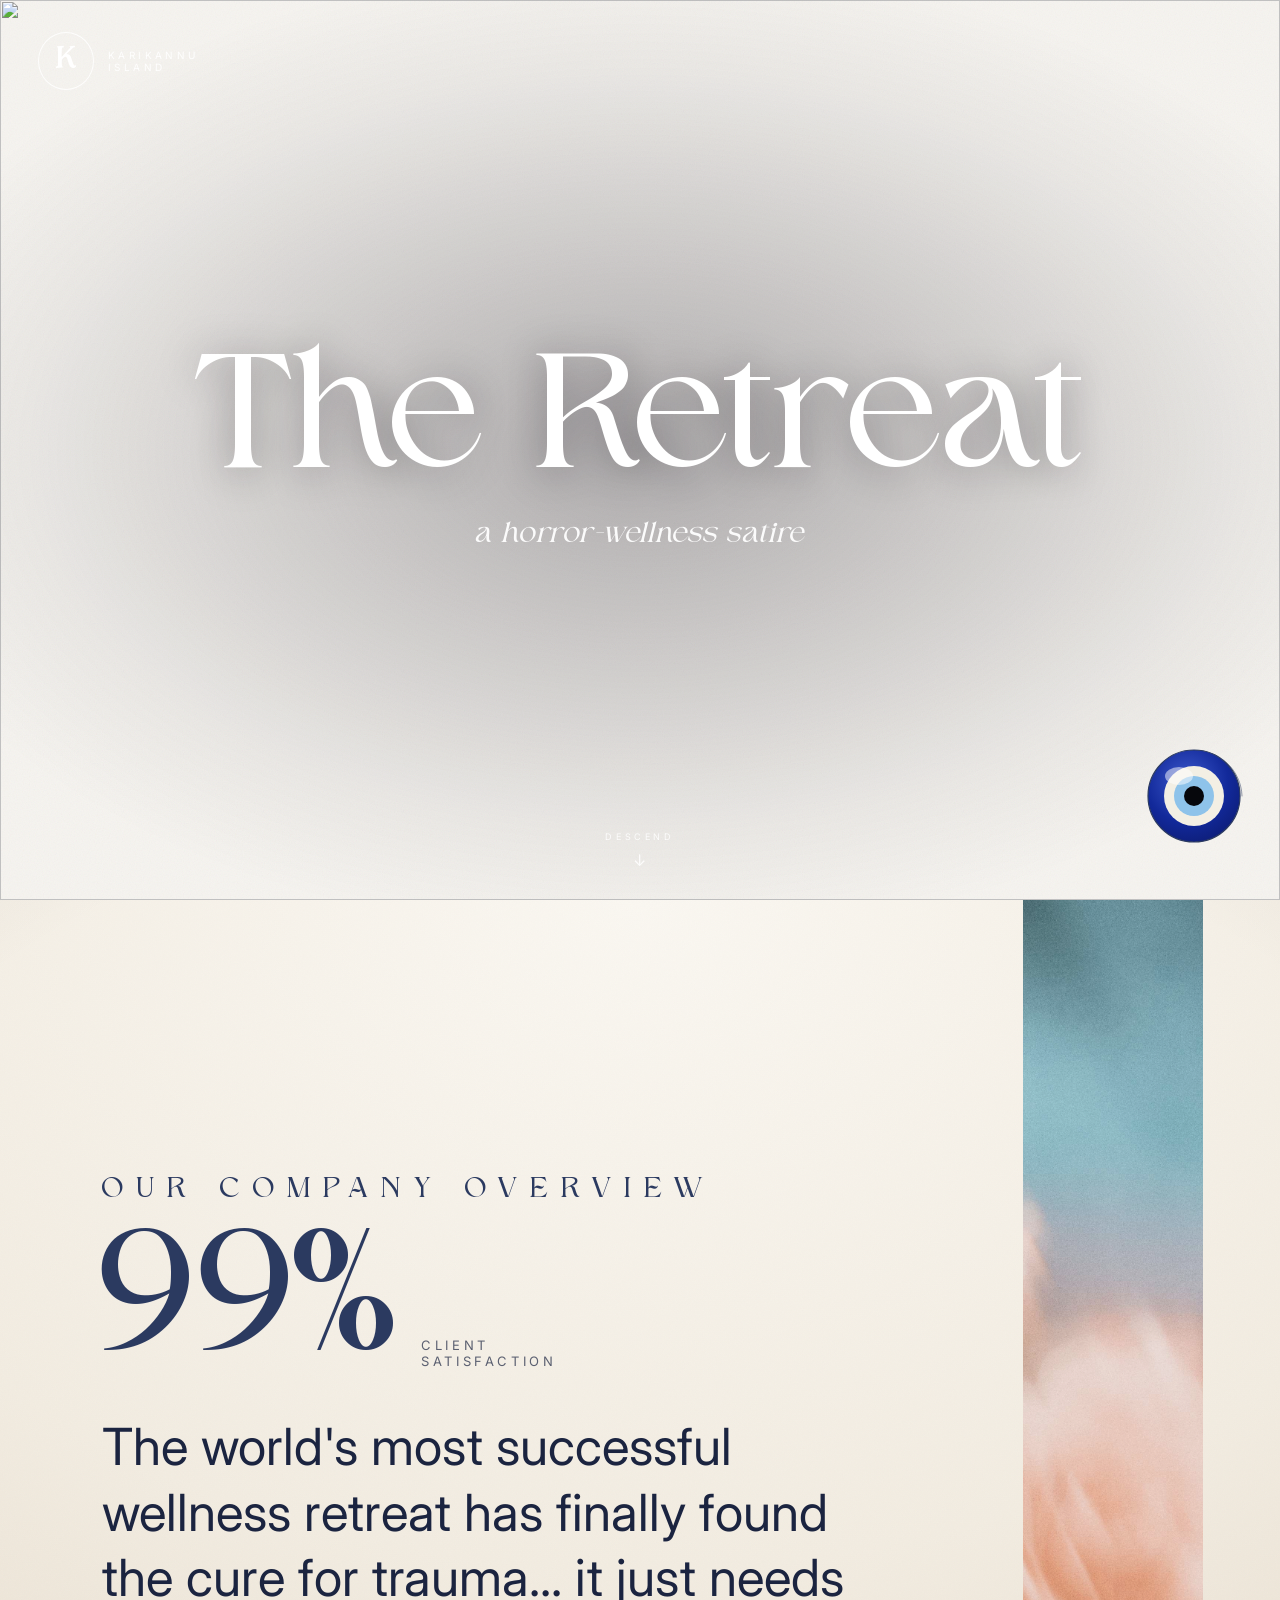
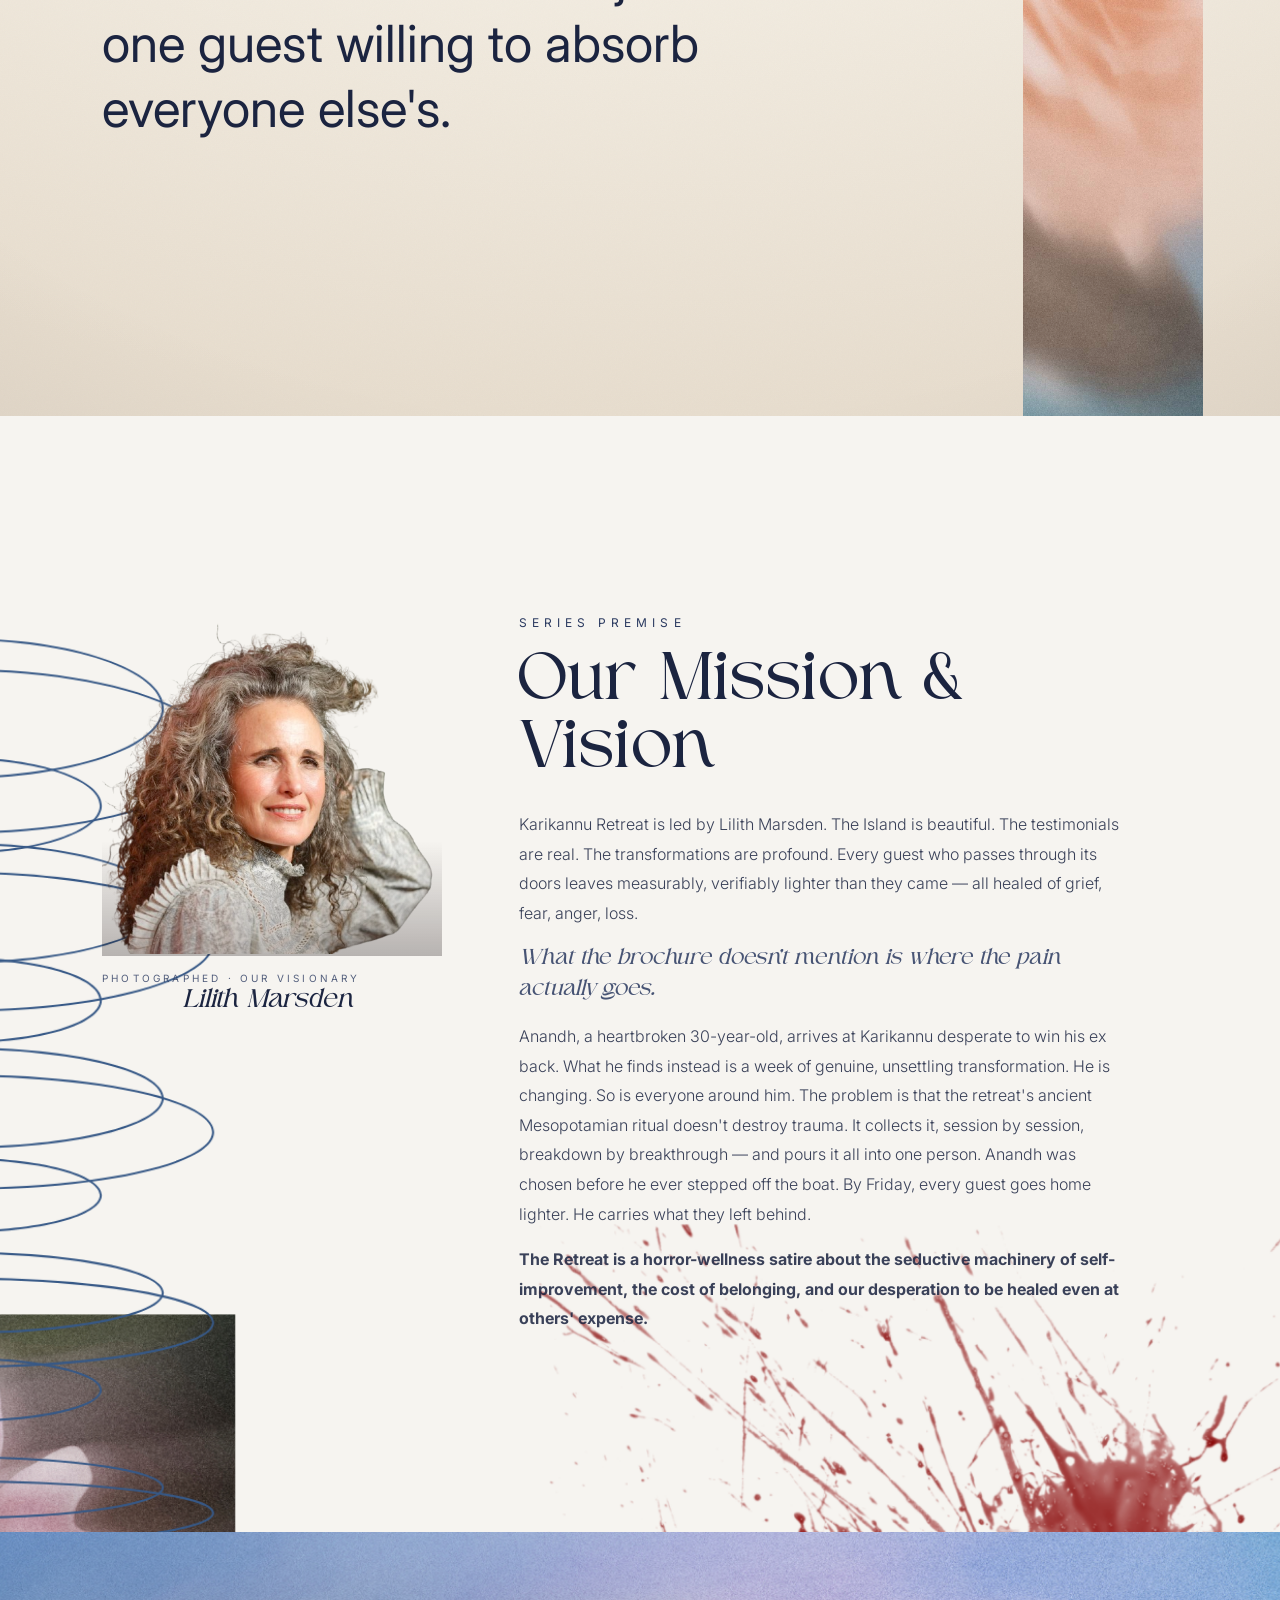
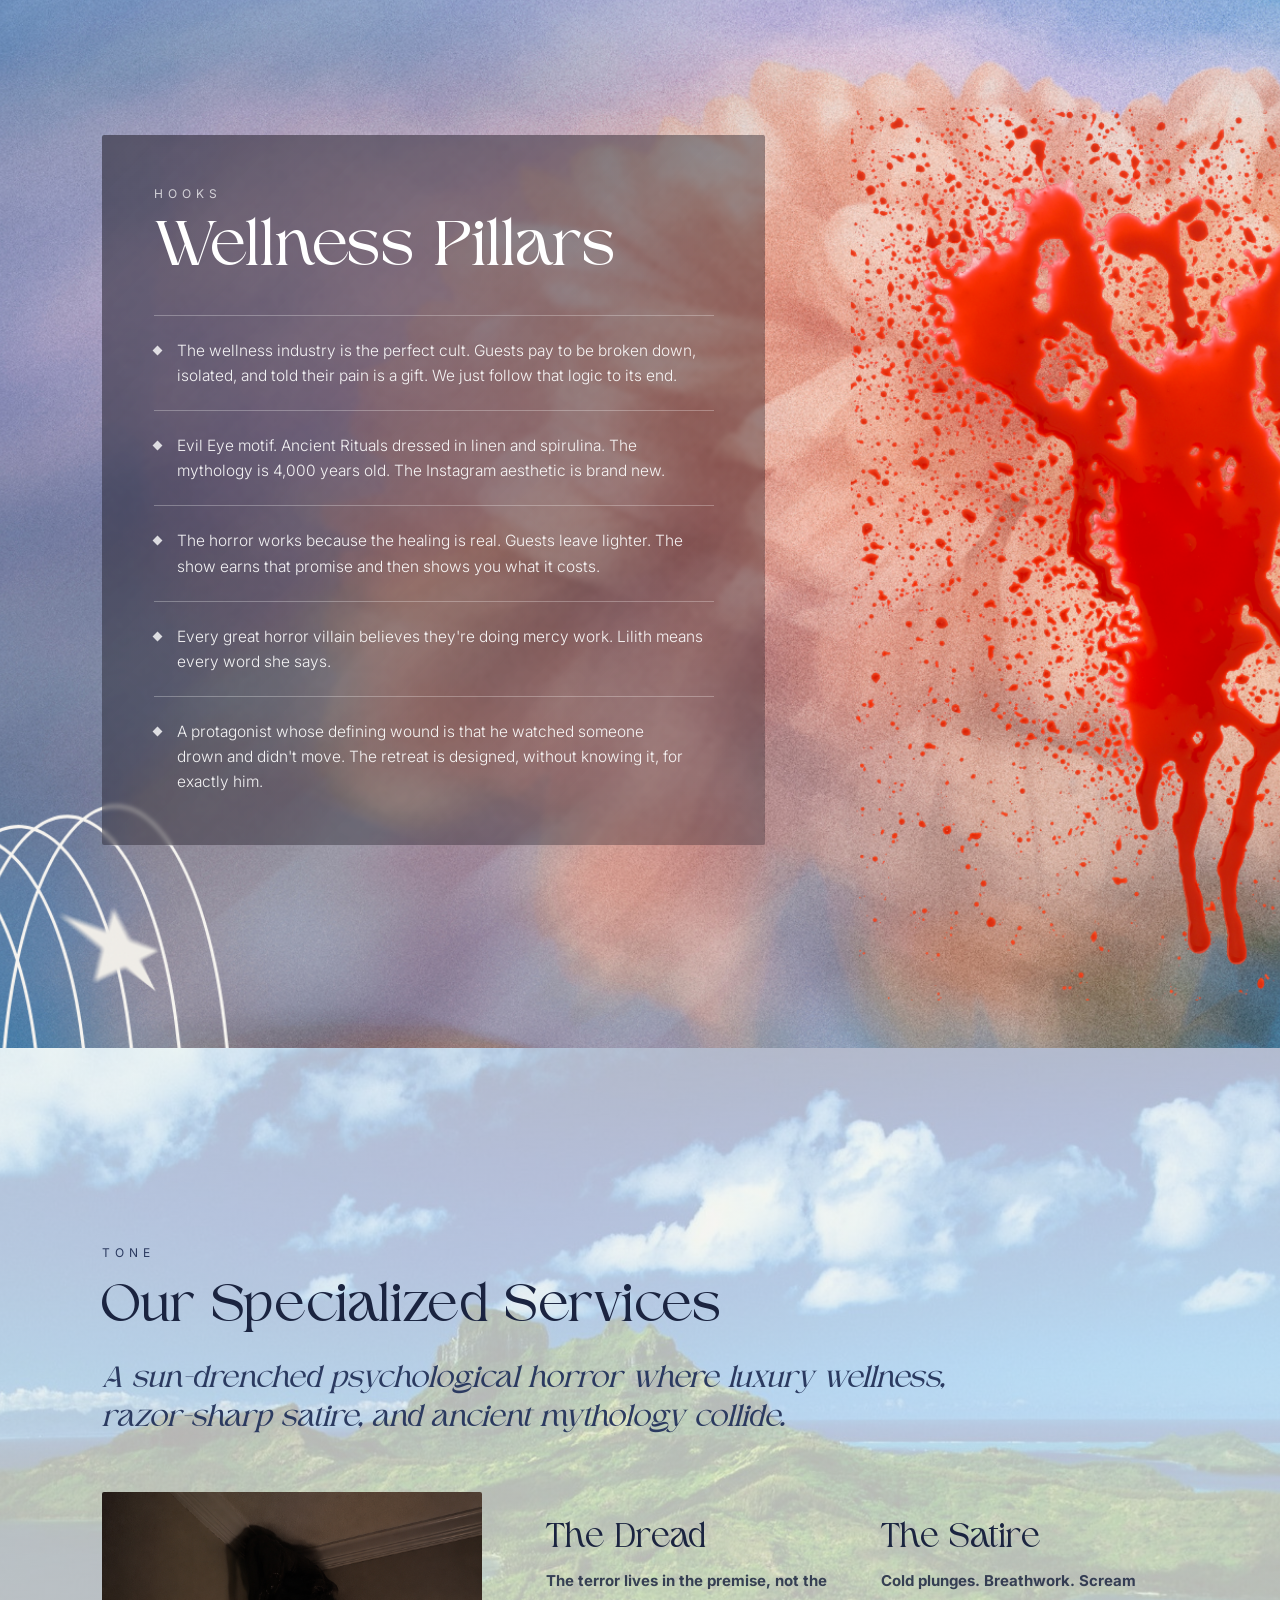
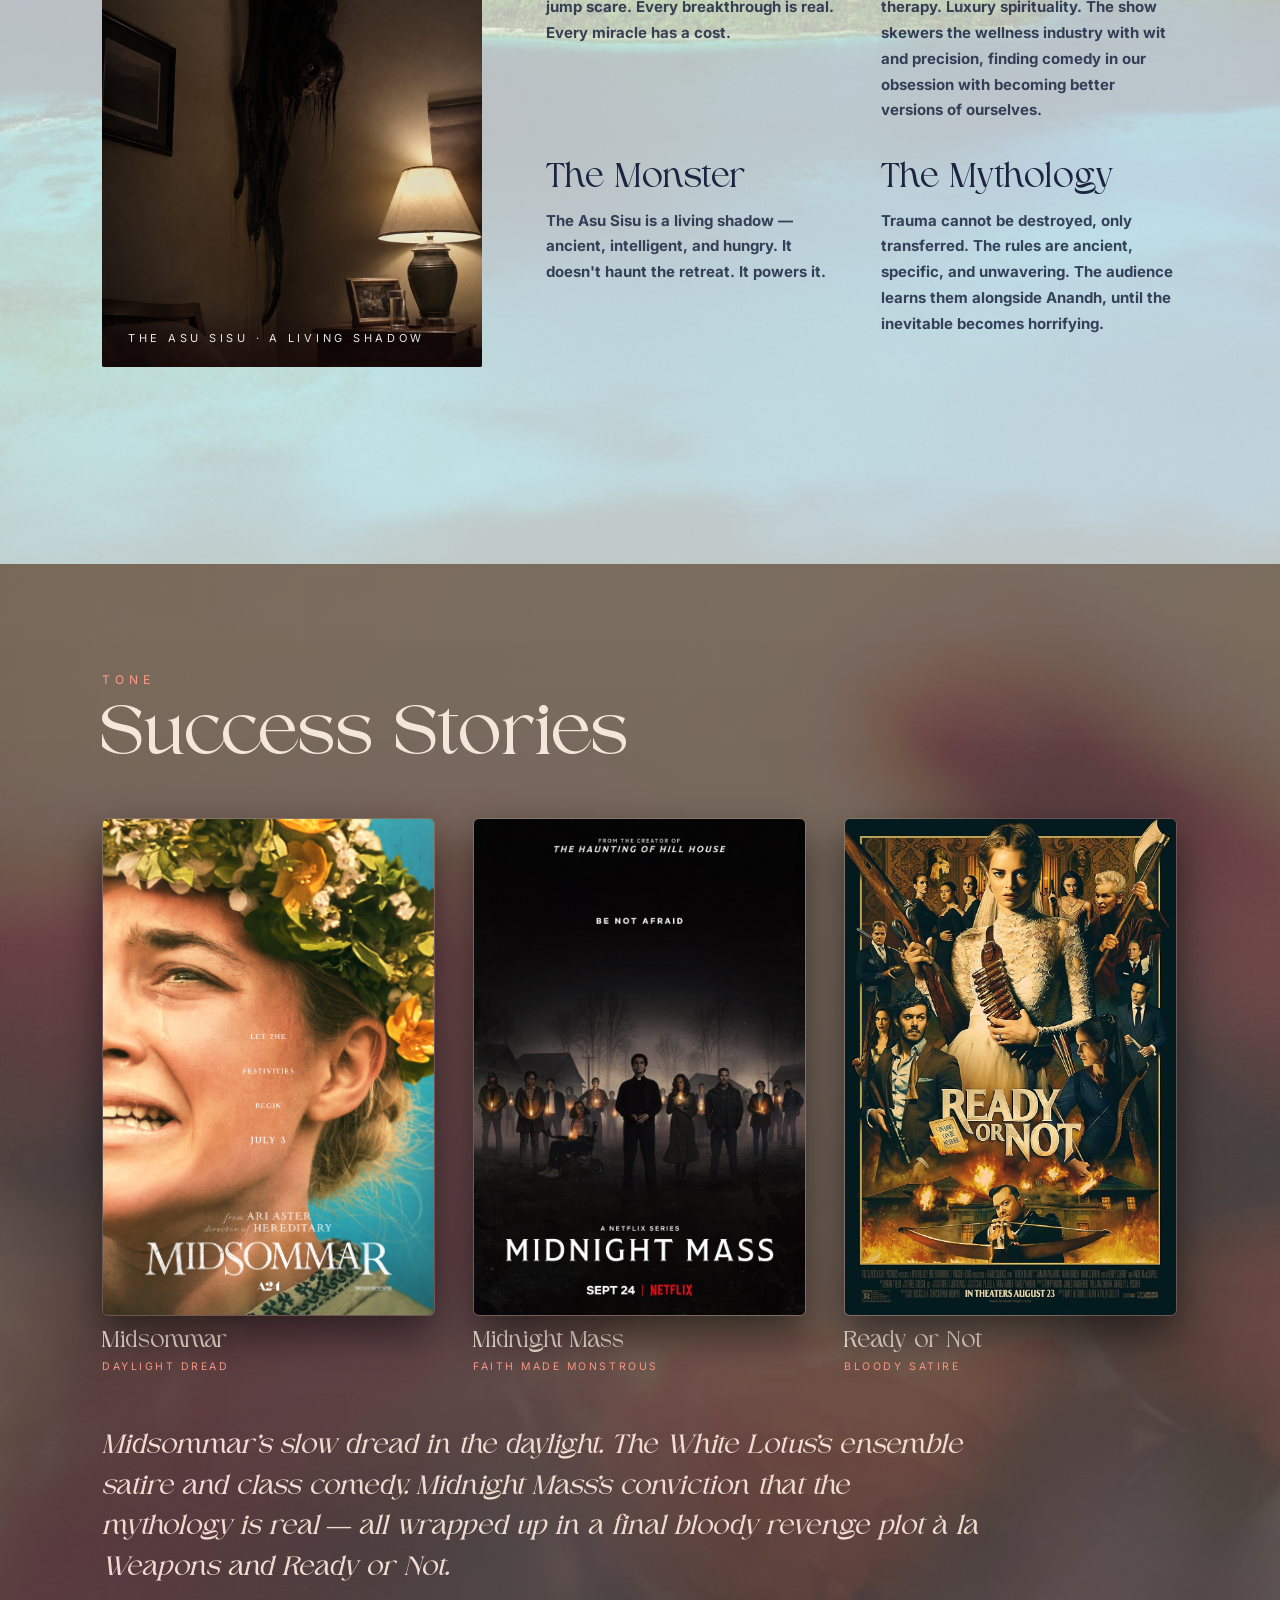
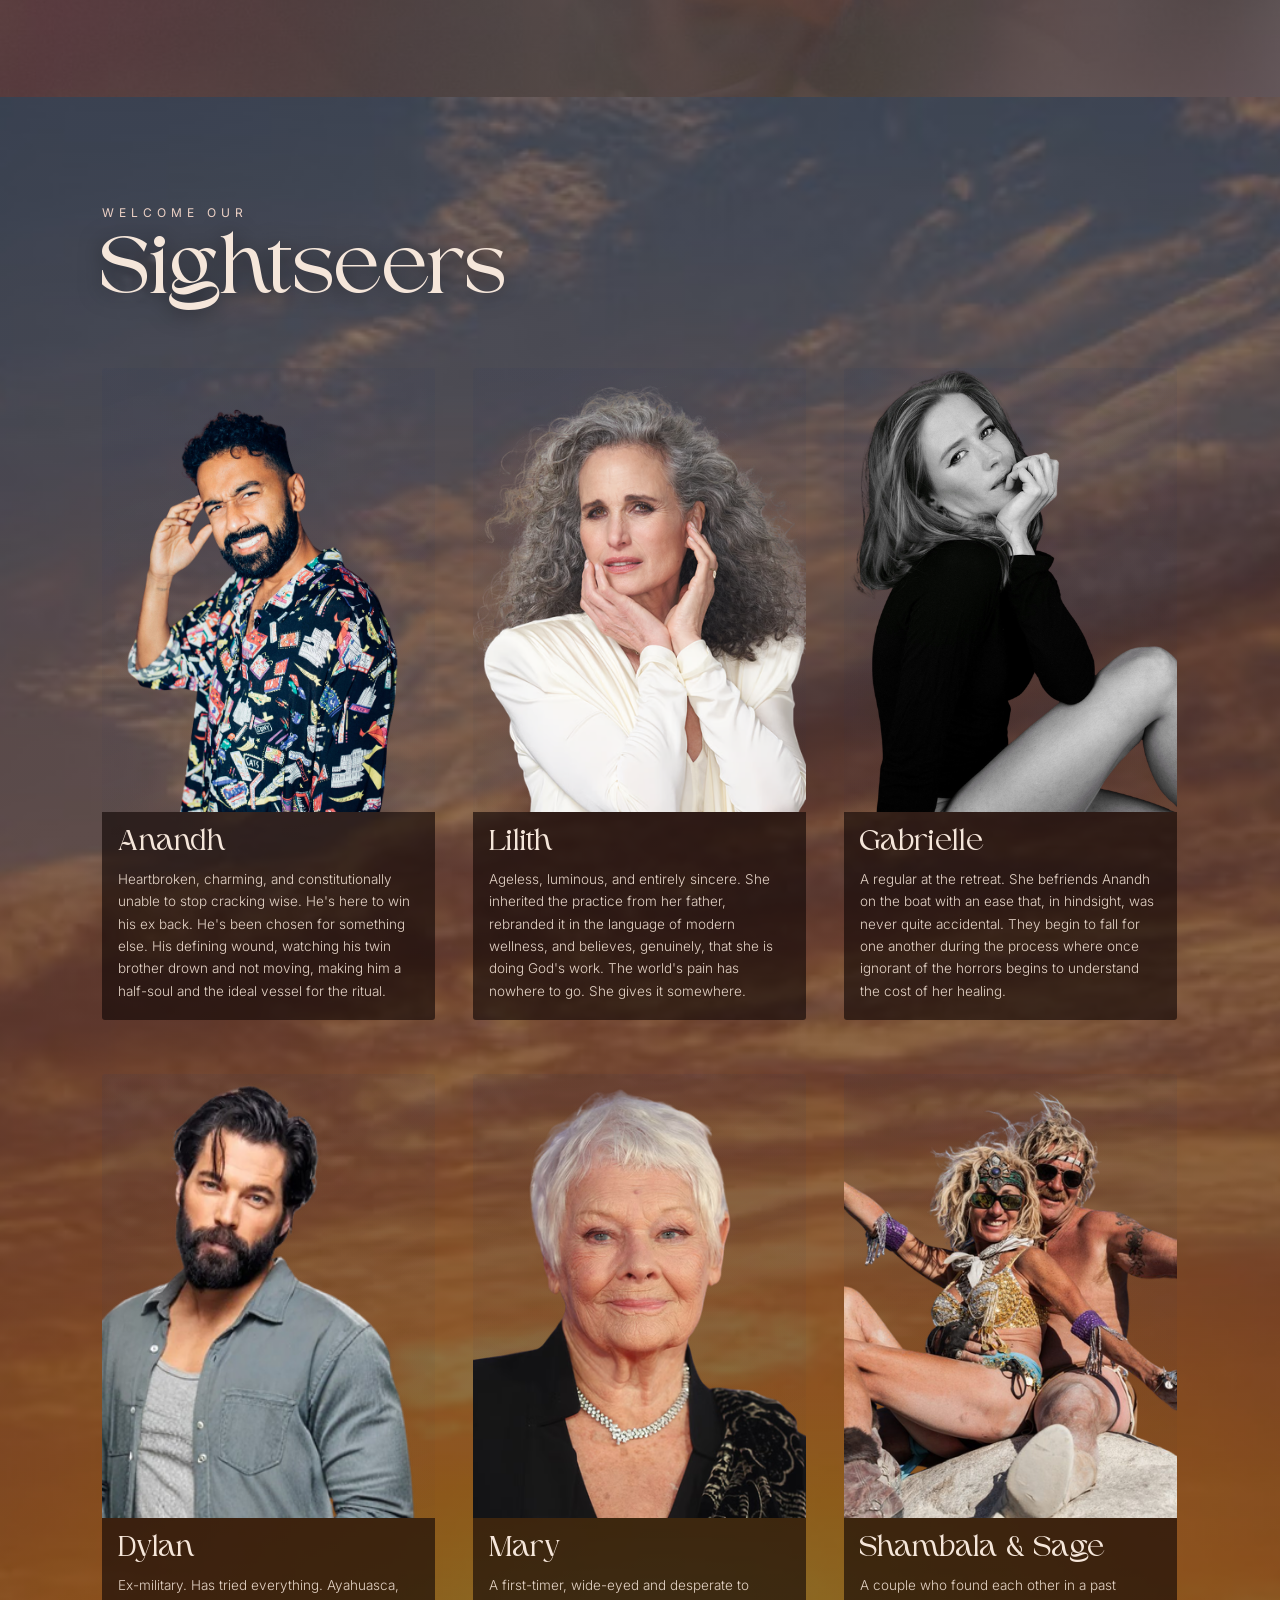
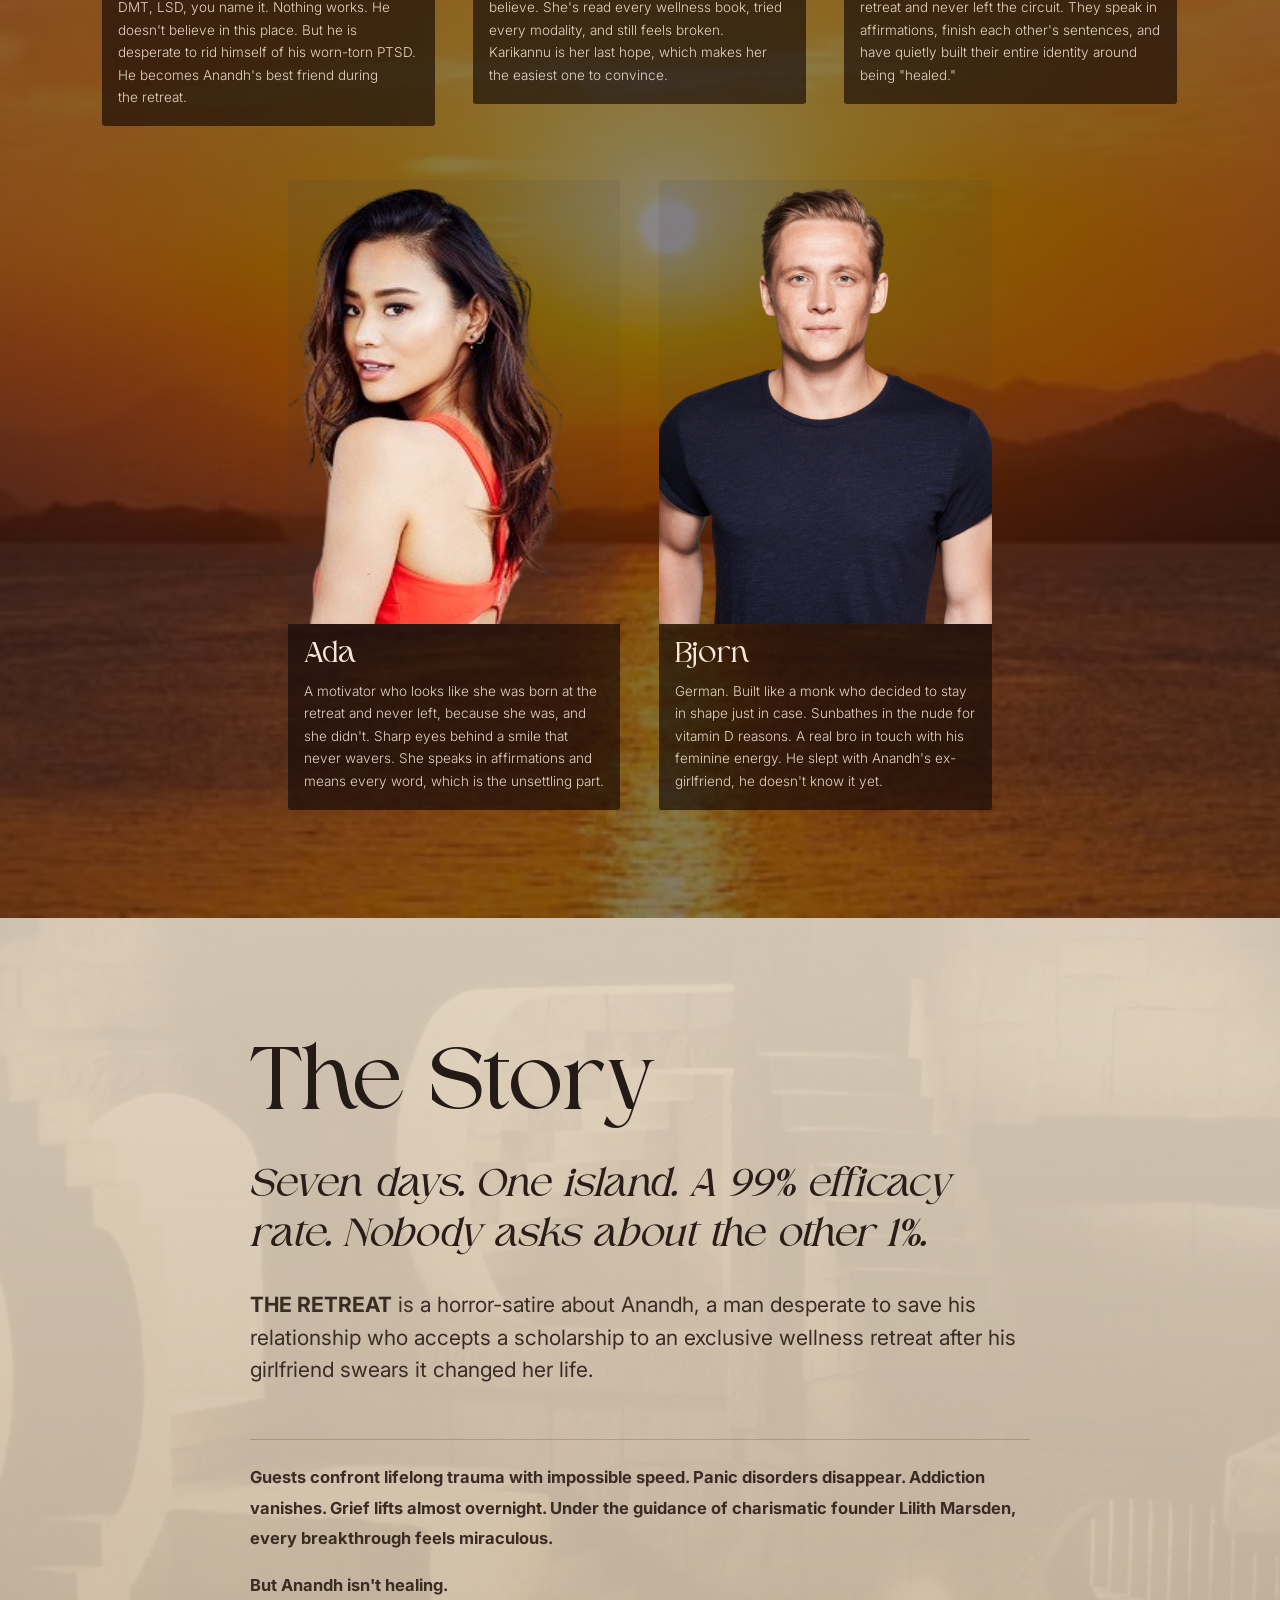
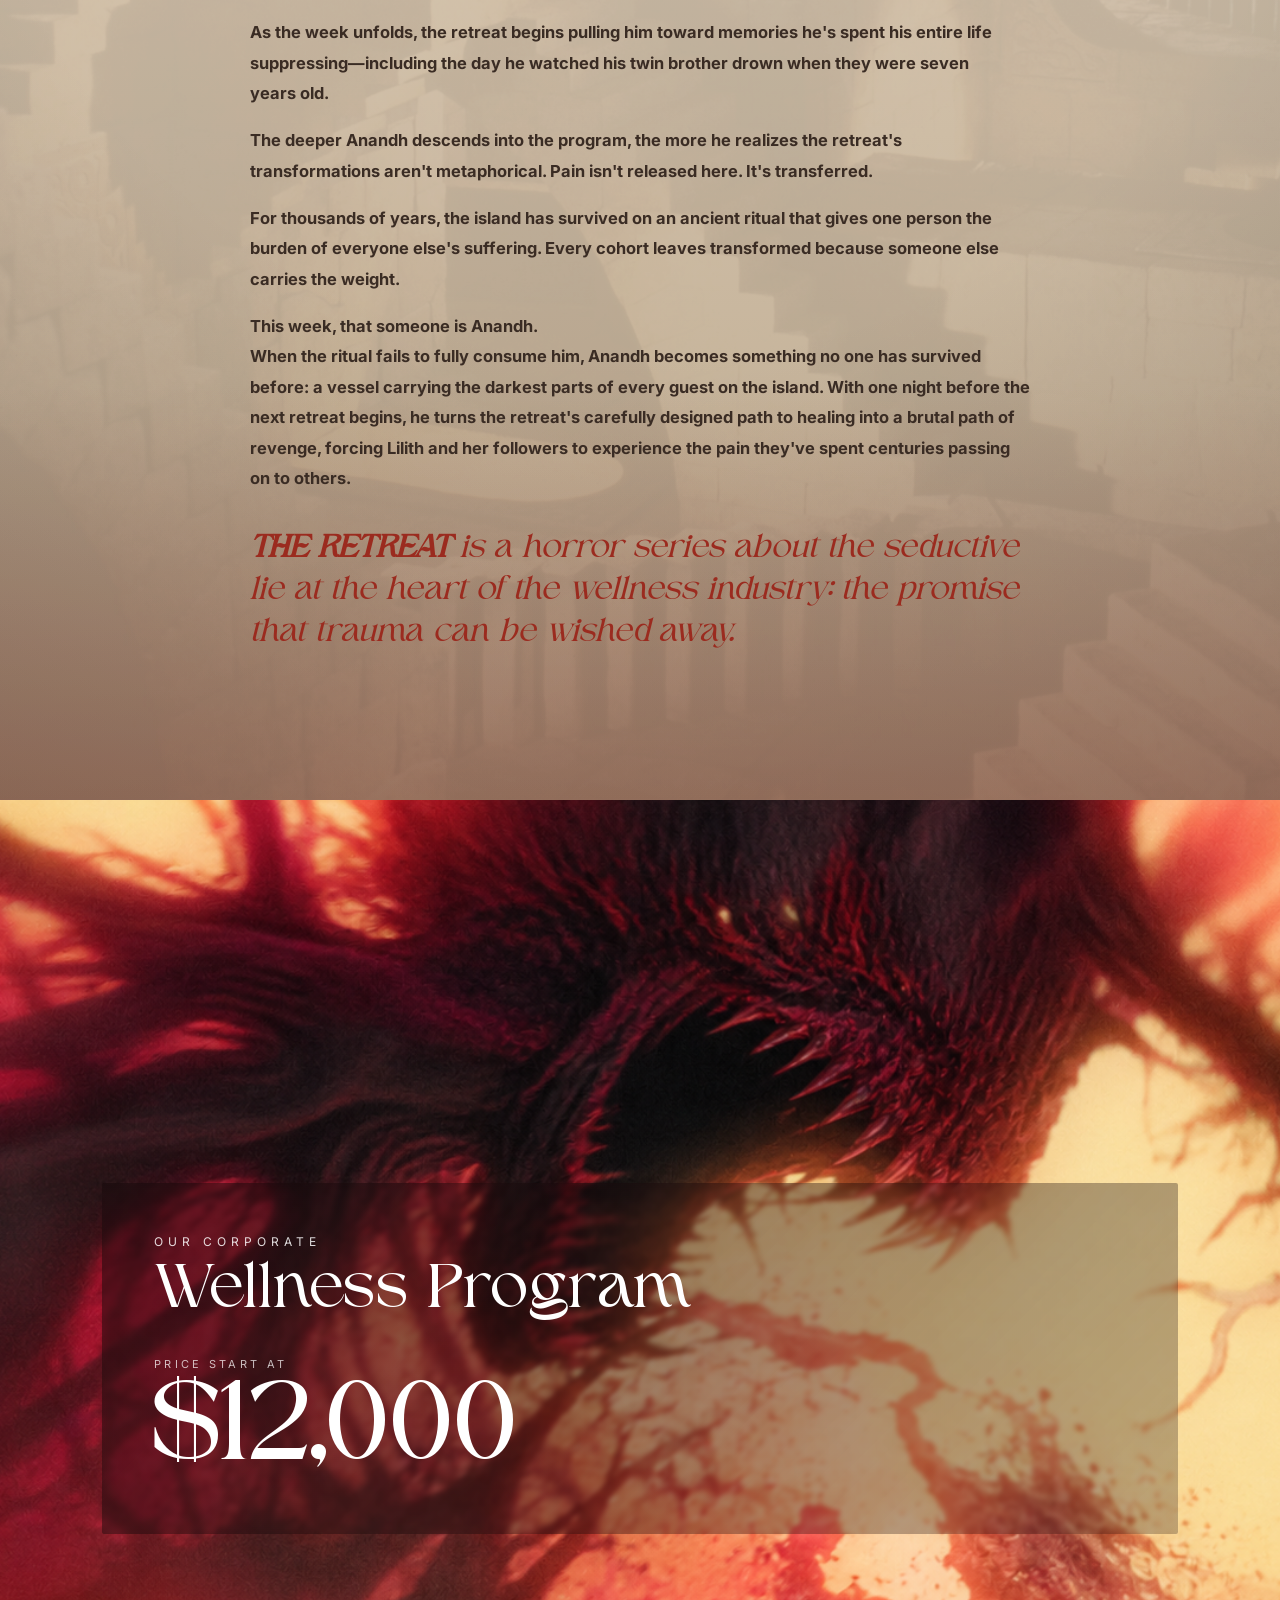
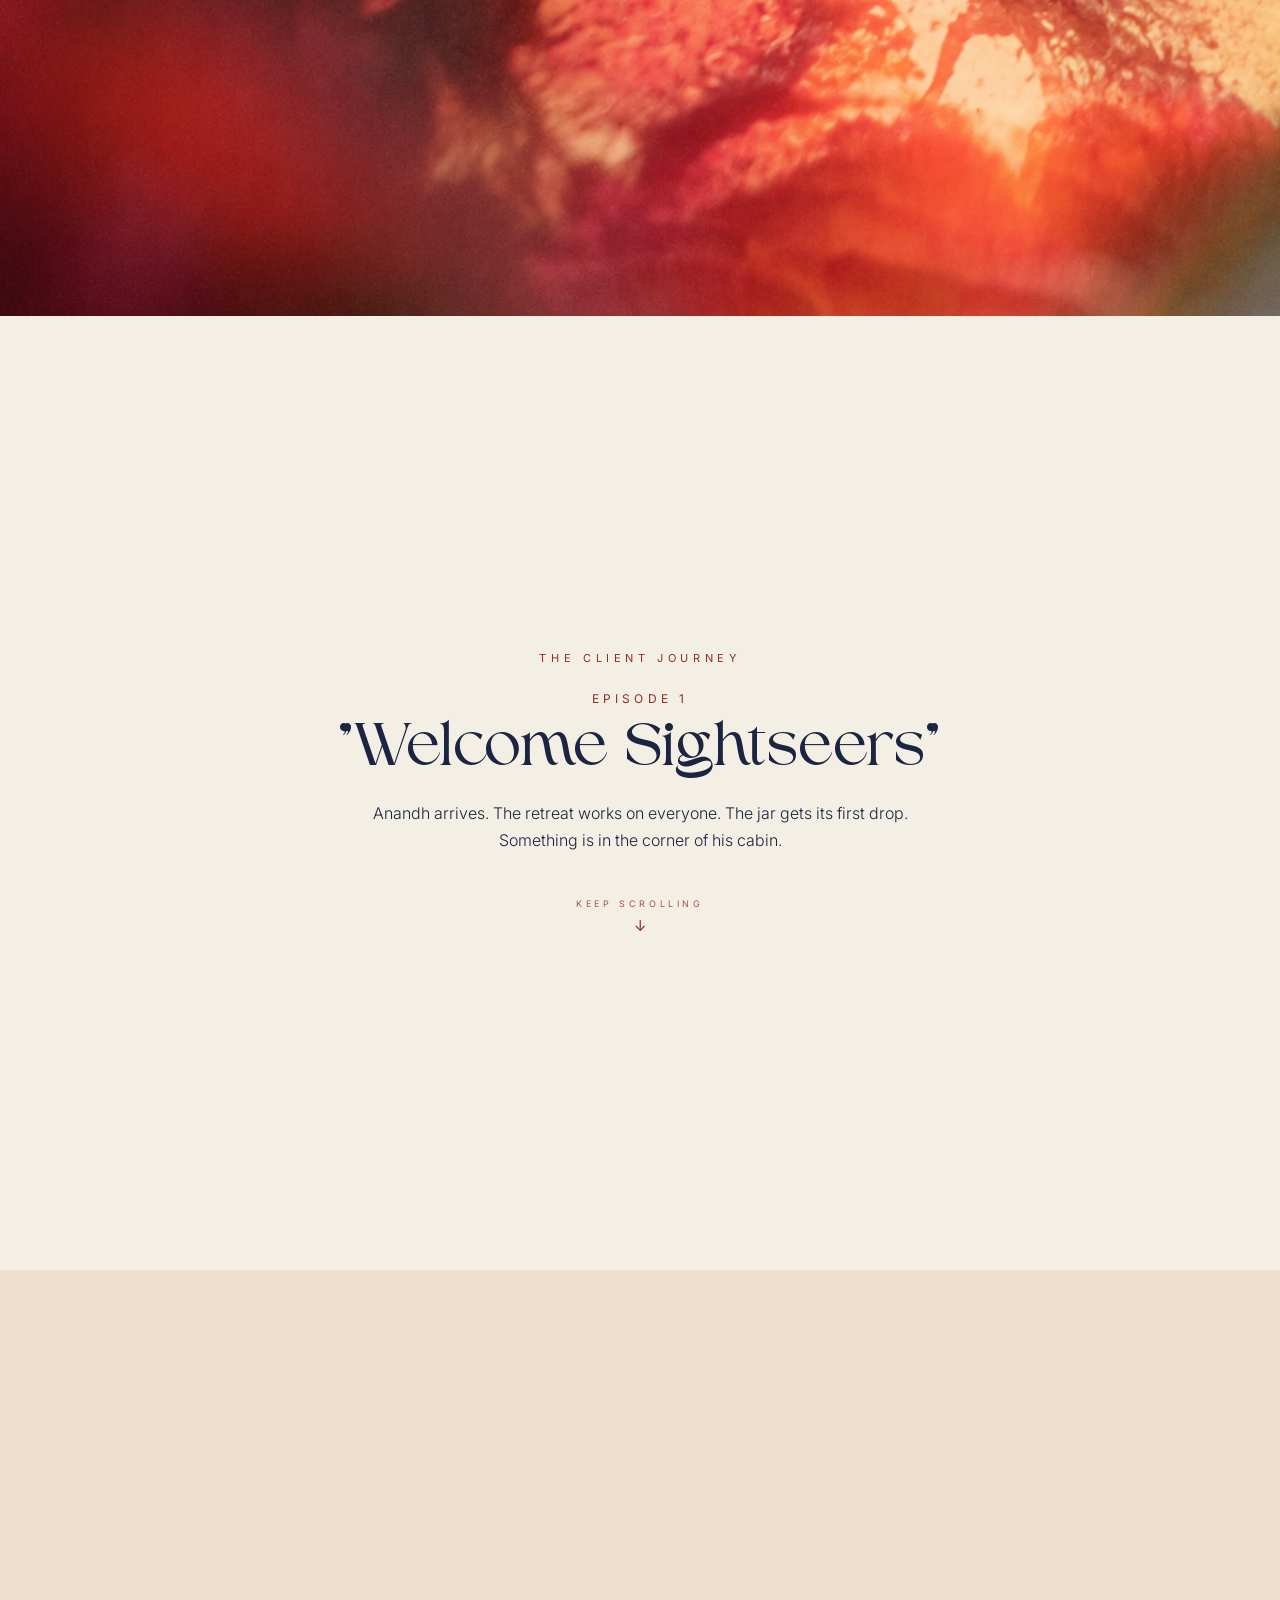
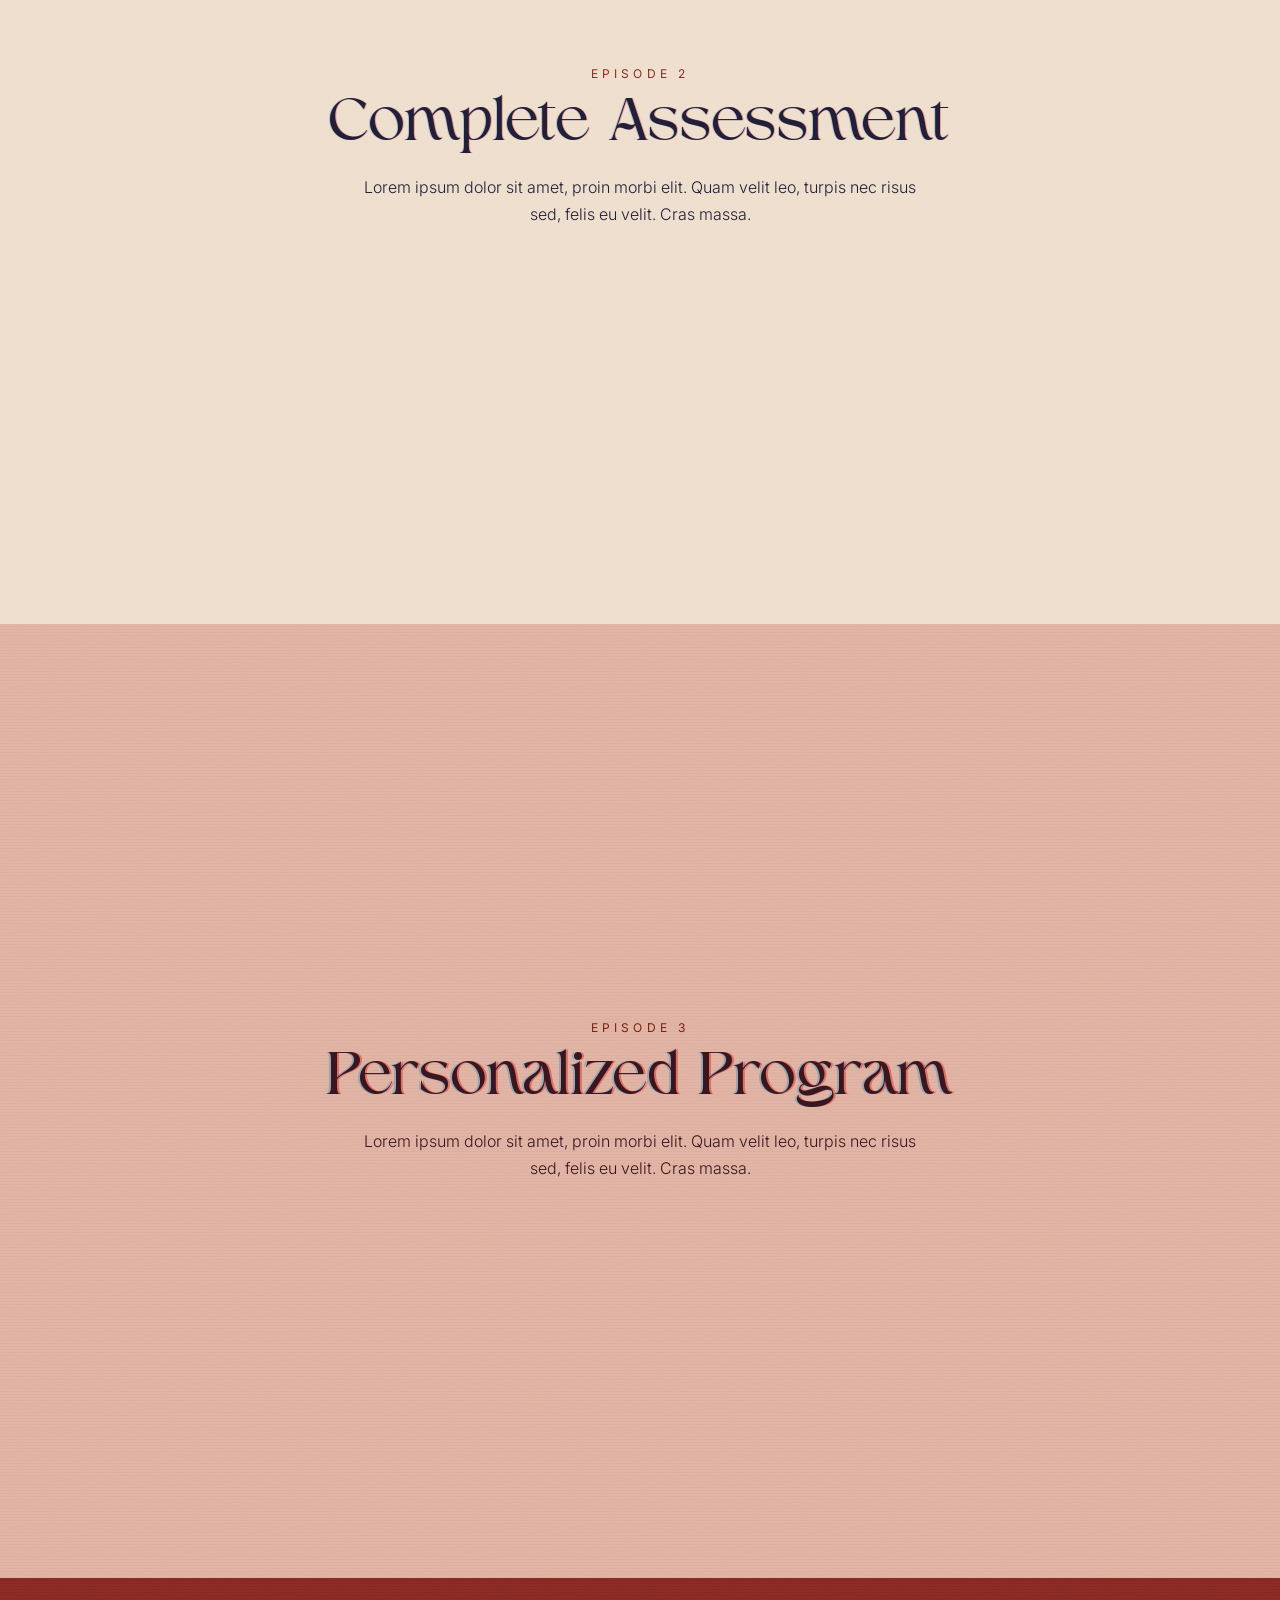
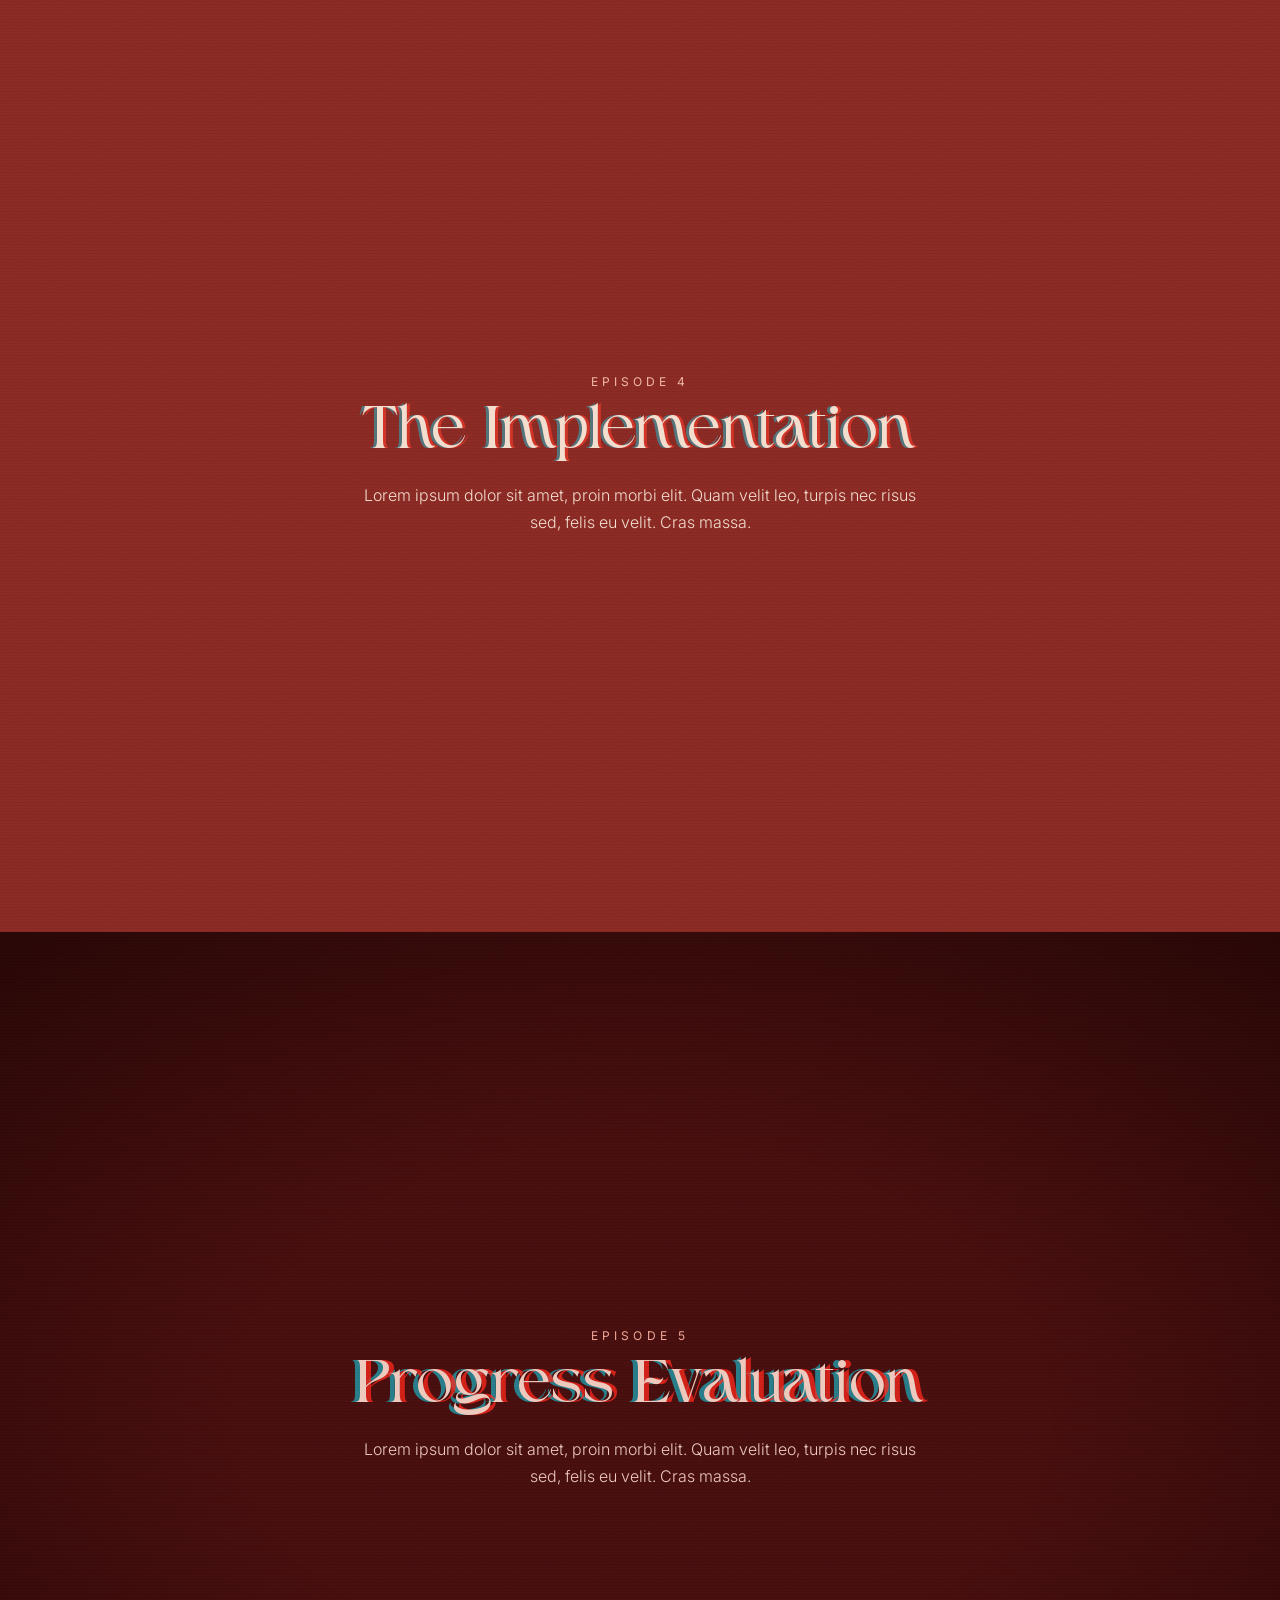
==== site/oldtest/index.html @ 4ed915db "TEMP: add original first-build site under /oldtest/ for direct trackpad A/B comparison Not linked fr" ====
<!DOCTYPE html>
<html lang="en">
<head>
<meta charset="utf-8">
<meta name="viewport" content="width=device-width, initial-scale=1">
<title>The Retreat — a horror-wellness satire</title>
<meta name="description" content="The Retreat: a horror-wellness satire. Karikannu Island promises the cure for trauma — it just needs one guest willing to absorb everyone else's.">
<link rel="preconnect" href="https://fonts.googleapis.com">
<link rel="preconnect" href="https://fonts.gstatic.com" crossorigin>
<link href="https://fonts.googleapis.com/css2?family=Inter:wght@300;400;500;600&display=swap" rel="stylesheet">
<link rel="stylesheet" href="css/style.css">
</head>
<body>

<div id="page" style="position:relative; overflow-x:hidden; font-family:'Inter',sans-serif; color:var(--ink); --ink:#1b2440; --accent:#2b3a60; --line:rgba(43,58,96,0.22);">

  <!-- ATMOSPHERE (all behind sections; images stay pristine) -->
  <div data-bg style="position:fixed; inset:0; z-index:-10; background:#f6f4f0;"></div>
  <div data-glow style="position:fixed; inset:0; z-index:-9; pointer-events:none; opacity:0; background:radial-gradient(130% 100% at 50% 78%, rgba(190,26,22,.62), transparent 66%);"></div>
  <div data-progress style="position:fixed; top:0; left:0; height:3px; width:0; z-index:60; background:linear-gradient(90deg, #2b3a60, #8a1414 58%, #e6231a); box-shadow:0 0 12px rgba(230,30,20,.5); transition:width .12s linear; pointer-events:none;"></div>
  <div data-grain style="position:fixed; inset:0; z-index:-8; pointer-events:none; opacity:.13; mix-blend-mode:multiply; background-image:url(&quot;data:image/svg+xml,%3Csvg xmlns='http://www.w3.org/2000/svg' width='140' height='140'%3E%3Cfilter id='n'%3E%3CfeTurbulence type='fractalNoise' baseFrequency='0.85' numOctaves='2'/%3E%3C/filter%3E%3Crect width='100%25' height='100%25' filter='url(%23n)' opacity='0.55'/%3E%3C/svg%3E&quot;);"></div>

  <!-- FIXED EVIL-EYE : spiral rings + star, pupil tracks cursor, escalates to blood -->
  <div data-eyewrap style="position:fixed; right:26px; bottom:26px; z-index:50; display:flex; flex-direction:column; align-items:center; gap:8px; pointer-events:none;">
    <svg data-eye viewBox="0 0 120 120" width="120" height="120" style="display:block; overflow:visible;">
      <defs>
        <clipPath id="ret2-disc"><circle cx="60" cy="60" r="46"></circle></clipPath>
        <radialGradient id="ret2-cobalt" cx="0.42" cy="0.34" r="0.9">
          <stop offset="0" stop-color="#3d59cc"></stop>
          <stop offset="0.5" stop-color="#12299a"></stop>
          <stop offset="1" stop-color="#0a1560"></stop>
        </radialGradient>
        <radialGradient id="ret2-cobaltred" cx="0.42" cy="0.34" r="0.9">
          <stop offset="0" stop-color="#8a1414"></stop>
          <stop offset="0.5" stop-color="#4d0a0a"></stop>
          <stop offset="1" stop-color="#260404"></stop>
        </radialGradient>
      </defs>
      <!-- faint spiral orbit (deck motif), escalates -->
      <g data-eyespin style="transform-origin:60px 60px; animation:ret2-spin 120s linear infinite; opacity:0.5;">
        <path d="M65.00 60.00 L65.14 60.50 L65.23 61.02 L65.27 61.57 L65.24 62.13 L65.16 62.71 L65.01 63.28 L64.80 63.86 L64.52 64.42 L64.18 64.96 L63.78 65.48 L63.31 65.96 L62.79 66.40 L62.21 66.80 L61.58 67.14 L60.90 67.43 L60.18 67.64 L59.43 67.79 L58.66 67.86 L57.86 67.86 L57.05 67.77 L56.24 67.60 L55.44 67.34 L54.65 67.00 L53.89 66.57 L53.16 66.06 L52.48 65.47 L51.84 64.80 L51.27 64.06 L50.76 63.25 L50.33 62.38 L49.98 61.46 L49.72 60.50 L49.55 59.49 L49.49 58.47 L49.53 57.42 L49.67 56.36 L49.92 55.31 L50.27 54.28 L50.74 53.27 L51.31 52.30 L51.98 51.37 L52.75 50.51 L53.61 49.71 L54.56 48.99 L55.59 48.37 L56.69 47.84 L57.85 47.41 L59.06 47.10 L60.32 46.90 L61.60 46.83 L62.90 46.88 L64.20 47.07 L65.50 47.38 L66.77 47.82 L68.01 48.40 L69.20 49.10 L70.32 49.92 L71.38 50.86 L72.34 51.91 L73.21 53.06 L73.97 54.31 L74.62 55.64 L75.13 57.04 L75.51 58.50 L75.75 60.00 L75.84 61.54 L75.78 63.09 L75.57 64.65 L75.20 66.19 L74.68 67.70 L74.00 69.17 L73.18 70.59 L72.22 71.93 L71.12 73.18 L69.89 74.32 L68.54 75.35 L67.08 76.26 L65.53 77.02 L63.90 77.64 L62.20 78.10 L60.44 78.39 L58.66 78.51 L56.85 78.46 L55.04 78.23 L53.24 77.82 L51.48 77.23 L49.77 76.47 L48.13 75.54 L46.57 74.44 L45.12 73.19 L43.78 71.79 L42.57 70.25 L41.52 68.59 L40.62 66.82 L39.89 64.96 L39.34 63.02 L38.98 61.02 L38.82 58.98 L38.85 56.91 L39.09 54.85 L39.53 52.80 L40.17 50.78 L41.01 48.83 L42.04 46.95 L43.26 45.17 L44.66 43.50 L46.22 41.97 L47.94 40.58 L49.79 39.36 L51.78 38.31 L53.86 37.46 L56.04 36.81 L58.28 36.37 L60.58 36.15 L62.90 36.16 L65.22 36.39 L67.52 36.84 L69.79 37.52 L71.99 38.43 L74.11 39.55 L76.13 40.88 L78.02 42.41 L79.76 44.13 L81.34 46.02 L82.73 48.07 L83.93 50.26 L84.92 52.56 L85.68 54.97 L86.21 57.46 L86.50 60.00 L86.54 62.57 L86.33 65.15 L85.87 67.72 L85.16 70.24 L84.20 72.70 L83.00 75.07 L81.56 77.32 L79.91 79.43 L78.05 81.39 L75.99 83.17 L73.76 84.75 L71.38 86.11 L68.85 87.25 L66.22 88.14 L63.49 88.77 L60.70 89.14 L57.88 89.23 L55.04 89.06 L52.21 88.60 L49.43 87.87 L46.72 86.87 L44.10 85.60 L41.60 84.08 L39.25 82.31 L37.07 80.31 L35.08 78.10 L33.31 75.70 L31.77 73.12 L30.48 70.39 L29.45 67.53 L28.70 64.57 L28.24 61.54 L28.08 58.46 L28.21 55.36 L28.65 52.27 L29.39 49.23 L30.42 46.25 L31.74 43.38 L33.34 40.63 L35.21 38.04 L37.34 35.63 L39.69 33.42 L42.27 31.45 L45.03 29.72 L47.96 28.26 L51.04 27.09 L54.23 26.22 L57.51 25.65 L60.84 25.41 L64.19 25.48 L67.54 25.89 L70.85 26.62 L74.08 27.67 L77.22 29.03 L80.22 30.70 L83.06 32.67 L85.71 34.90 L88.14 37.40 L90.33 40.13 L92.25 43.07 L93.89 46.20 L95.22 49.49 L96.23 52.91 L96.91 56.42 L97.25 60.00 L97.24 63.61 L96.88 67.22 L96.17 70.79 L95.11 74.30 L93.72 77.70 L91.99 80.96 L89.95 84.05 L87.60 86.94 L84.98 89.61 L82.10 92.02 L78.99 94.15 L75.67 95.97 L72.18 97.47 L68.54 98.63 L64.79 99.44 L60.96 99.88 L57.10 99.96 L53.23 99.65 L49.39 98.97 L45.62 97.92 L41.95 96.51 L38.43 94.73 L35.07 92.62 L31.93 90.18 L29.02 87.44 L26.39 84.42 L24.04 81.15 L22.02 77.65 L20.34 73.96 L19.02 70.10 L18.07 66.12 L17.51 62.06 L17.34 57.94 L17.58 53.81 L18.21 49.70 L19.25 45.66 L20.67 41.72 L22.47 37.93 L24.65 34.31 L27.17 30.91 L30.01 27.76 L33.17 24.88 L36.59 22.32 L40.27 20.08 L44.15 18.21 L48.22 16.72 L52.42 15.62 L56.73 14.93 L61.10 14.66 L65.49 14.81 L69.86 15.39 L74.17 16.39 L78.38 17.81 L82.44 19.64 L86.33 21.86 L89.99 24.45 L93.40 27.40 L96.52 30.67 L99.32 34.24 L101.77 38.08 L103.84 42.15 L105.52 46.42 L106.78 50.84 L107.61 55.38 L108.00 60.00" fill="none" stroke="var(--accent)" stroke-width="1" stroke-linecap="round"></path>
      </g>
      <!-- calm nazar bead (blue) -->
      <circle cx="60" cy="60" r="46" fill="url(#ret2-cobalt)"></circle>
      <circle cx="60" cy="60" r="30" fill="#f3efe4"></circle>
      <circle cx="60" cy="60" r="20" fill="#8ec3ea"></circle>
      <!-- evil nazar (blood) crossfades in on scroll -->
      <g data-eyered opacity="0">
        <circle cx="60" cy="60" r="46" fill="url(#ret2-cobaltred)"></circle>
        <circle cx="60" cy="60" r="30" fill="#e7cabf"></circle>
        <circle cx="60" cy="60" r="20" fill="#cc2620"></circle>
      </g>
      <!-- cracks radiate over the iris as it turns evil -->
      <g clip-path="url(#ret2-disc)">
        <g data-veins stroke="#6e0c0c" stroke-width="0.9" fill="none" stroke-linecap="round" opacity="0">
          <path d="M60 60 L33 39"></path>
          <path d="M60 60 L89 41"></path>
          <path d="M60 60 L86 85"></path>
          <path d="M60 60 L35 83"></path>
          <path d="M60 60 L61 29"></path>
          <path d="M60 60 L30 62"></path>
          <path d="M60 60 L91 64"></path>
        </g>
      </g>
      <!-- pupil : follows the cursor, dilates as it turns evil -->
      <g data-pupil="12" style="transition:transform .16s ease-out;">
        <circle data-eyestar cx="60" cy="60" r="10" fill="#06070c" style="transform-origin:60px 60px;"></circle>
      </g>
      <!-- glass sheen + rim -->
      <ellipse cx="45" cy="40" rx="14" ry="9" fill="rgba(255,255,255,0.5)"></ellipse>
      <circle cx="60" cy="60" r="46" fill="none" stroke="var(--accent)" stroke-width="1.2"></circle>
    </svg>
    <div data-eyelabel style="font-family:'Inter',sans-serif; font-size:8px; letter-spacing:.4em; text-transform:uppercase; color:var(--accent); opacity:0;">it watches</div>
  </div>

  <!-- ░░ 01 · COVER ░░ -->
  <section data-screen-label="01 Cover" style="position:relative; min-height:100vh; display:flex; align-items:center; justify-content:center; overflow:hidden;">
    <img src="assets/hero.png" alt="" style="position:absolute; inset:0; width:100%; height:100%; object-fit:cover;">
    <div style="position:absolute; inset:0; background:radial-gradient(80% 70% at 50% 50%, rgba(24,20,32,.32), rgba(24,20,32,.05) 60%, transparent 78%);"></div>
    <!-- K logo mark, top-left -->
    <div style="position:absolute; top:32px; left:38px; z-index:3; display:flex; align-items:center; gap:14px;">
      <span style="display:flex; align-items:center; justify-content:center; width:54px; height:54px; border:1.4px solid rgba(255,255,255,.82); border-radius:50%; font-family:'Higuen',serif; font-weight:600; font-size:31px; color:#fff; line-height:1; padding-bottom:2px;">K</span>
      <span style="font-family:'Inter',sans-serif; font-size:10px; letter-spacing:.34em; text-transform:uppercase; color:rgba(255,255,255,.9);">Karikannu<br>island</span>
    </div>
    <div data-reveal style="position:relative; z-index:2; text-align:center; padding:24px; color:#fff;">
      <h1 style="font-family:'Higuen',serif; font-weight:500; font-size:clamp(64px,13vw,168px); line-height:.9; margin:0; text-shadow:0 3px 40px rgba(20,14,24,.4);">The Retreat</h1>
      <div style="font-family:'Higuen',serif; font-style:italic; font-size:clamp(18px,2.6vw,28px); letter-spacing:.02em; margin-top:20px; color:rgba(255,255,255,.94);">a horror-wellness satire</div>
    </div>
    <div style="position:absolute; bottom:30px; left:50%; transform:translateX(-50%); z-index:2; display:flex; flex-direction:column; align-items:center; gap:8px; animation:ret2-drift 2.6s ease-in-out infinite; color:#fff;">
      <span style="font-family:'Inter',sans-serif; font-size:9px; letter-spacing:.4em; text-transform:uppercase; opacity:.85;">DESCEND</span>
      <span style="font-size:16px; opacity:.85;">↓</span>
    </div>
  </section>

  <!-- ░░ 02 · OUR COMPANY OVERVIEW ░░ -->
  <section data-screen-label="02 Overview" style="position:relative; min-height:100vh; display:flex; align-items:center; padding:clamp(90px,12vh,150px) 8vw; background:radial-gradient(120% 100% at 50% 0%, #faf7f1 0%, #f2ece1 60%, #e7ddce 100%);">
    <div style="position:absolute; top:0; right:6vw; width:min(20vw,180px); height:100%; overflow:hidden; opacity:.9;">
      <img src="assets/floral-peach-tall.png" alt="" style="width:100%; height:100%; object-fit:cover;">
    </div>
    <div style="position:absolute; inset:0; z-index:0; pointer-events:none; background:radial-gradient(120% 95% at 50% 45%, transparent 58%, rgba(40,22,20,.13));"></div>
    <div style="position:absolute; inset:0; z-index:0; pointer-events:none; mix-blend-mode:multiply; opacity:.05; background-image:url(&quot;data:image/svg+xml,%3Csvg xmlns='http://www.w3.org/2000/svg' width='140' height='140'%3E%3Cfilter id='n'%3E%3CfeTurbulence type='fractalNoise' baseFrequency='0.85' numOctaves='2'/%3E%3C/filter%3E%3Crect width='100%25' height='100%25' filter='url(%23n)' opacity='0.55'/%3E%3C/svg%3E&quot;);"></div>
    <div data-reveal style="max-width:760px; position:relative; z-index:1;">
      <div style="font-family:Higuen; font-size:30px; letter-spacing:.42em; text-transform:uppercase; color:var(--accent); margin-bottom:28px;">Our Company Overview</div>
      <div style="display:flex; align-items:baseline; gap:22px; margin-bottom:34px; flex-wrap:wrap;">
        <span style="font-family:'Higuen',serif; font-weight:500; font-size:clamp(90px,14vw,180px); line-height:.82; color:var(--accent);">99%</span>
        <span style="font-family:'Inter',sans-serif; font-size:13px; letter-spacing:.28em; text-transform:uppercase; color:var(--ink); opacity:.7;">Client<br>Satisfaction</span>
      </div>
      <p style="font-family:'Inter',sans-serif; font-weight:400; font-size:clamp(28px,4vw,52px); line-height:1.28; margin:0; color:var(--ink); text-wrap:pretty;">The world's most successful wellness retreat has finally found the cure for trauma... it just needs one guest willing to absorb everyone else's.</p>
    </div>
  </section>

  <!-- ░░ 03 · OUR MISSION & VISION ░░ -->
  <section data-screen-label="03 Mission" style="position:relative; min-height:100vh; display:flex; align-items:center; padding:clamp(90px,12vh,150px) 8vw; background:url(&quot;img/mission-bg.png&quot;) center / cover no-repeat;">
    <div data-reveal style="display:flex; gap:clamp(40px,6vw,84px); align-items:flex-start; flex-wrap:wrap; max-width:1160px; margin:0 auto; width:100%; position:relative;">
      <div style="flex:0 0 auto; width:min(80vw,340px);">
        <div style="position:relative;">
          <img src="img/lilith-portrait.png" alt="Lilith Marsden" style="width:100%; display:block; border-radius:2px;">
          <div style="position:absolute; left:0; bottom:-2px; width:100%; height:34%; background:linear-gradient(to top, rgba(20,10,12,.28), transparent);"></div>
        </div>
        <div style="margin-top:18px;">
          <div style="font-family:'Inter',sans-serif; font-size:10px; letter-spacing:.32em; text-transform:uppercase; color:var(--accent); opacity:.8;">Photographed · Our Visionary</div>
        </div>
      </div>
      <div style="flex:1 1 420px; min-width:300px;">
        <div style="font-family:'Inter',sans-serif; font-size:12px; letter-spacing:.42em; text-transform:uppercase; color:var(--accent); margin-bottom:18px;">Series Premise</div>
        <h2 style="font-family:'Higuen',serif; font-weight:500; font-size:clamp(38px,5.4vw,68px); line-height:1; margin:0 0 26px; color:var(--ink);">Our Mission &amp; Vision</h2>
        <div style="font-family:'Inter',sans-serif; font-weight:300; font-size:16px; line-height:1.85; color:var(--ink); opacity:.86; display:flex; flex-direction:column; gap:16px; max-width:600px; text-wrap:pretty;">
          <p style="margin:0;">Karikannu Retreat is led by Lilith Marsden. The Island is beautiful. The testimonials are real. The transformations are profound. Every guest who passes through its doors leaves measurably, verifiably lighter than they came — all healed of grief, fear, anger, loss.</p>
          <p style="margin:0; font-family:'Higuen',serif; font-style:italic; font-size:22px; line-height:1.4; opacity:1; color:var(--accent);">What the brochure doesn't mention is where the pain actually goes.</p>
          <p style="margin:0;">Anandh, a heartbroken 30-year-old, arrives at Karikannu desperate to win his ex back. What he finds instead is a week of genuine, unsettling transformation. He is changing. So is everyone around him. The problem is that the retreat's ancient Mesopotamian ritual doesn't destroy trauma. It collects it, session by session, breakdown by breakthrough — and pours it all into one person. Anandh was chosen before he ever stepped off the boat. By Friday, every guest goes home lighter. He carries what they left behind.</p>
          <p style="margin:0;"><b>The Retreat is a horror-wellness satire about the seductive machinery of self-improvement, the cost of belonging, and our desperation to be healed even at others' expense.</b></p>
        </div>
      </div>
      <div style="font-family:'Higuen',serif; font-style:italic; font-size:26px; color:var(--ink); margin-top:4px; position:absolute; left:81px; top:368px;">Lilith Marsden</div>
    </div>
  </section>

  <!-- ░░ 04 · WELLNESS PILLARS (full-bleed) ░░ -->
  <section data-screen-label="04 Pillars" style="position:relative; min-height:100vh; display:flex; align-items:center; padding:clamp(90px,12vh,150px) 8vw; overflow:hidden;">
    <img src="img/pillars-bg.png" alt="" style="position:absolute; inset:0; width:100%; height:100%; object-fit:cover;">
    <div data-reveal style="position:relative; z-index:2; max-width:640px; background:linear-gradient(135deg, rgba(20,16,26,.5), rgba(20,16,26,.28)); backdrop-filter:blur(2px); padding:clamp(34px,4vw,54px); border-radius:2px; color:#fff;">
      <div style="font-family:'Inter',sans-serif; font-size:12px; letter-spacing:.42em; text-transform:uppercase; color:rgba(255,255,255,.72); margin-bottom:16px;">HOOKS</div>
      <h2 style="font-family:'Higuen',serif; font-weight:500; font-size:clamp(38px,5.4vw,64px); line-height:1; margin:0 0 34px;">Wellness Pillars</h2>
      <div style="display:flex; flex-direction:column; gap:22px; max-width:560px;">
        <div style="display:flex; gap:16px; align-items:flex-start; padding-top:22px; border-top:1px solid rgba(255,255,255,.28);">
          <span style="flex:0 0 auto; width:7px; height:7px; margin-top:9px; transform:rotate(45deg); background:rgba(255,255,255,.8);"></span>
          <p style="margin:0; font-family:'Inter',sans-serif; font-weight:300; font-size:15.5px; line-height:1.62; color:rgba(255,255,255,.92); text-wrap:pretty;">The wellness industry is the perfect cult. Guests pay to be broken down, isolated, and told their pain is a gift. We just follow that logic to its end.</p>
        </div>
        <div style="display:flex; gap:16px; align-items:flex-start; padding-top:22px; border-top:1px solid rgba(255,255,255,.28);">
          <span style="flex:0 0 auto; width:7px; height:7px; margin-top:9px; transform:rotate(45deg); background:rgba(255,255,255,.8);"></span>
          <p style="margin:0; font-family:'Inter',sans-serif; font-weight:300; font-size:15.5px; line-height:1.62; color:rgba(255,255,255,.92); text-wrap:pretty;">Evil Eye motif. Ancient Rituals dressed in linen and spirulina. The mythology is 4,000 years old. The Instagram aesthetic is brand new.</p>
        </div>
        <div style="display:flex; gap:16px; align-items:flex-start; padding-top:22px; border-top:1px solid rgba(255,255,255,.28);">
          <span style="flex:0 0 auto; width:7px; height:7px; margin-top:9px; transform:rotate(45deg); background:rgba(255,255,255,.8);"></span>
          <p style="margin:0; font-family:'Inter',sans-serif; font-weight:300; font-size:15.5px; line-height:1.62; color:rgba(255,255,255,.92); text-wrap:pretty;">The horror works because the healing is real. Guests leave lighter. The show earns that promise and then shows you what it costs.</p>
        </div>
        <div style="display:flex; gap:16px; align-items:flex-start; padding-top:22px; border-top:1px solid rgba(255,255,255,.28);">
          <span style="flex:0 0 auto; width:7px; height:7px; margin-top:9px; transform:rotate(45deg); background:rgba(255,255,255,.8);"></span>
          <p style="margin:0; font-family:'Inter',sans-serif; font-weight:300; font-size:15.5px; line-height:1.62; color:rgba(255,255,255,.92); text-wrap:pretty;">Every great horror villain believes they're doing mercy work. Lilith means every word she says.</p>
        </div>
        <div style="display:flex; gap:16px; align-items:flex-start; padding-top:22px; border-top:1px solid rgba(255,255,255,.28);">
          <span style="flex:0 0 auto; width:7px; height:7px; margin-top:9px; transform:rotate(45deg); background:rgba(255,255,255,.8);"></span>
          <p style="margin:0; font-family:'Inter',sans-serif; font-weight:300; font-size:15.5px; line-height:1.62; color:rgba(255,255,255,.92); text-wrap:pretty;">A protagonist whose defining wound is that he watched someone drown and didn't move. The retreat is designed, without knowing it, for exactly him.</p>
        </div>
      </div>
    </div>
  </section>

  <!-- ░░ 05 · OUR SPECIALIZED SERVICES ░░ -->
  <section data-screen-label="05 Services" style="position:relative; min-height:100vh; display:flex; flex-direction:column; justify-content:center; padding:clamp(90px,12vh,150px) 8vw; background:linear-gradient(rgba(246,244,240,.72), rgba(246,244,240,.78)), url(&quot;img/services-bg.jpg&quot;) center / cover no-repeat;">
    <div data-reveal style="max-width:1160px; margin:0 auto; width:100%;">
      <div style="max-width:940px; margin-bottom:clamp(42px,6vh,62px);">
        <div style="font-family:'Inter',sans-serif; font-size:12px; letter-spacing:.42em; text-transform:uppercase; color:var(--accent); margin-bottom:18px;">Tone</div>
        <p style="font-family:'Higuen',serif; font-weight:500; font-size:clamp(30px,4.4vw,54px); line-height:1.12; margin:0 0 22px; color:var(--ink); text-wrap:pretty;">Our Specialized Services</p>
        <p style="font-family:'Higuen',serif; font-style:italic; font-size:clamp(20px,2.6vw,30px); line-height:1.3; margin:0; color:var(--accent); text-wrap:pretty;">A sun-drenched psychological horror where luxury wellness, razor-sharp satire, and ancient mythology collide.</p>
      </div>

      <div style="display:flex; gap:clamp(36px,5vw,72px); align-items:center; flex-wrap:wrap;">
        <div style="flex:0 1 380px; min-width:min(100%,300px);">
          <div style="position:relative; width:100%; aspect-ratio:1122 / 1402; overflow:hidden; border-radius:2px;">
            <img src="img/asu-sisu.png" alt="The Asu Sisu" style="width:100%; height:100%; object-fit:cover; object-position:center; display:block;">
            <div style="position:absolute; left:0; bottom:0; width:100%; padding:22px 26px; background:linear-gradient(to top, rgba(24,8,8,.72), transparent);">
              <div style="font-family:'Inter',sans-serif; font-size:11px; letter-spacing:.34em; text-transform:uppercase; color:rgba(255,255,255,.9);">The Asu Sisu · A living shadow</div>
            </div>
          </div>
        </div>

        <div style="flex:1 1 420px; min-width:280px; display:grid; grid-template-columns:repeat(2,minmax(0,1fr)); gap:clamp(26px,3vw,44px); align-content:center;">
          <div style="display:flex; flex-direction:column; gap:12px;">
            <div style="font-family:'Higuen',serif; font-size:clamp(26px,3vw,34px); line-height:1; color:var(--ink);">The Dread</div>
            <div style="font-family:'Inter',sans-serif; font-weight:300; font-size:15px; line-height:1.72; color:var(--ink); opacity:.84; text-wrap:pretty;"><b>The terror lives in the premise, not the jump scare. Every breakthrough is real. Every miracle has a cost.</b></div>
          </div>
          <div style="display:flex; flex-direction:column; gap:12px;">
            <div style="font-family:'Higuen',serif; font-size:clamp(26px,3vw,34px); line-height:1; color:var(--ink);">The Satire</div>
            <div style="font-family:'Inter',sans-serif; font-weight:300; font-size:15px; line-height:1.72; color:var(--ink); opacity:.84; text-wrap:pretty;"><b>Cold plunges. Breathwork. Scream therapy. Luxury spirituality. The show skewers the wellness industry with wit and precision, finding comedy in our obsession with becoming better versions of ourselves.</b></div>
          </div>
          <div style="display:flex; flex-direction:column; gap:12px;">
            <div style="font-family:'Higuen',serif; font-size:clamp(26px,3vw,34px); line-height:1; color:var(--ink);">The Monster</div>
            <div style="font-family:'Inter',sans-serif; font-weight:300; font-size:15px; line-height:1.72; color:var(--ink); opacity:.84; text-wrap:pretty;"><b>The Asu Sisu is a living shadow — ancient, intelligent, and hungry. It doesn't haunt the retreat. It powers it.</b></div>
          </div>
          <div style="display:flex; flex-direction:column; gap:12px;">
            <div style="font-family:'Higuen',serif; font-size:clamp(26px,3vw,34px); line-height:1; color:var(--ink);">The Mythology</div>
            <div style="font-family:'Inter',sans-serif; font-weight:300; font-size:15px; line-height:1.72; color:var(--ink); opacity:.84; text-wrap:pretty;"><b>Trauma cannot be destroyed, only transferred. The rules are ancient, specific, and unwavering. The audience learns them alongside Anandh, until the inevitable becomes horrifying.</b></div>
          </div>
        </div>
      </div>
    </div>
  </section>

  <!-- ░░ 09 · IMPACT AND SUCCESS STORIES ░░ -->
  <section data-screen-label="09 Impact" style="position:relative; min-height:100vh; display:flex; align-items:center; padding:clamp(90px,12vh,150px) 8vw; overflow:hidden;">
    <div style="position:absolute; inset:0; opacity:.5;"><img src="assets/floral-redroses.png" alt="" style="width:100%; height:100%; object-fit:cover;"></div>
    <div style="position:absolute; inset:0; z-index:1; pointer-events:none; background:linear-gradient(180deg, rgba(24,8,10,.55), rgba(24,8,10,.64));"></div>
    <div data-reveal style="position:relative; z-index:2; max-width:1080px; margin:0 auto; width:100%;">
      <div style="font-family:'Inter',sans-serif; font-size:12px; letter-spacing:.42em; text-transform:uppercase; color:#ff9a86; margin-bottom:14px;">TONE</div>
      <h2 style="font-family:'Higuen',serif; font-weight:500; font-size:clamp(40px,5.6vw,72px); line-height:1; margin:0 0 clamp(36px,5vh,52px); color:#f5e6da;">Success Stories</h2>
      <div style="display:grid; grid-template-columns:repeat(auto-fit,minmax(200px,1fr)); gap:clamp(24px,3vw,40px);">
        <div style="display:flex; flex-direction:column; gap:14px;">
          <div style="position:relative; aspect-ratio:2/3; overflow:hidden; border-radius:6px; box-shadow:0 18px 42px rgba(0,0,0,.55); border:1px solid rgba(255,255,255,.1);">
            <img src="img/poster-midsommar.jpg" alt="Midsommar" loading="lazy" style="width:100%; height:100%; object-fit:cover; display:block;">
          </div>
          <div>
            <div style="font-family:'Higuen',serif; font-size:23px; line-height:1; color:#f5e6da;">Midsommar</div>
            <div style="font-family:'Inter',sans-serif; font-size:10.5px; letter-spacing:.24em; text-transform:uppercase; color:#ff9a86; margin-top:7px;">Daylight dread</div>
          </div>
        </div>
        <div style="display:flex; flex-direction:column; gap:14px;">
          <div style="position:relative; aspect-ratio:2/3; overflow:hidden; border-radius:6px; box-shadow:0 18px 42px rgba(0,0,0,.55); border:1px solid rgba(255,255,255,.1);">
            <img src="img/poster-midnightmass.jpg" alt="Midnight Mass" loading="lazy" style="width:100%; height:100%; object-fit:cover; display:block;">
          </div>
          <div>
            <div style="font-family:'Higuen',serif; font-size:23px; line-height:1; color:#f5e6da;">Midnight Mass</div>
            <div style="font-family:'Inter',sans-serif; font-size:10.5px; letter-spacing:.24em; text-transform:uppercase; color:#ff9a86; margin-top:7px;">Faith made monstrous</div>
          </div>
        </div>
        <div style="display:flex; flex-direction:column; gap:14px;">
          <div style="position:relative; aspect-ratio:2/3; overflow:hidden; border-radius:6px; box-shadow:0 18px 42px rgba(0,0,0,.55); border:1px solid rgba(255,255,255,.1);">
            <img src="img/poster-readyornot.jpg" alt="Ready or Not" loading="lazy" style="width:100%; height:100%; object-fit:cover; display:block;">
          </div>
          <div>
            <div style="font-family:'Higuen',serif; font-size:23px; line-height:1; color:#f5e6da;">Ready or Not</div>
            <div style="font-family:'Inter',sans-serif; font-size:10.5px; letter-spacing:.24em; text-transform:uppercase; color:#ff9a86; margin-top:7px;">Bloody satire</div>
          </div>
        </div>
      </div>
      <p style="font-family:'Higuen',serif; font-style:italic; font-size:clamp(19px,2.3vw,27px); line-height:1.5; color:#f0dcd0; max-width:880px; margin:clamp(40px,6vh,58px) 0 0; text-wrap:pretty;">Midsommar's slow dread in the daylight. The White Lotus's ensemble satire and class comedy. Midnight Mass's conviction that the mythology is real — all wrapped up in a final bloody revenge plot à la Weapons and Ready or Not.</p>
    </div>
  </section>

  <!-- ░░ 06 · WELCOME OUR SIGHTSEERS ░░ -->
  <section data-screen-label="06 Sightseers" style="position:relative; display:flex; flex-direction:column; justify-content:center; padding:clamp(90px,12vh,150px) 8vw; background:url(&quot;img/sightseers-bg.avif&quot;) center / cover no-repeat;">
    <div style="position:absolute; inset:0; z-index:0; pointer-events:none; background:linear-gradient(180deg, rgba(20,9,7,.44), rgba(20,9,7,.52));"></div>
    <div data-reveal style="position:relative; z-index:1; max-width:1240px; margin:0 auto; width:100%;">
      <div style="margin-bottom:clamp(40px,6vh,66px);">
        <div style="font-family:'Inter',sans-serif; font-size:12px; letter-spacing:.42em; text-transform:uppercase; color:rgba(255,224,210,.9); margin-bottom:12px;">Welcome our</div>
        <h2 style="font-family:'Higuen',serif; font-weight:500; font-size:clamp(42px,6.4vw,84px); line-height:1; margin:0; color:#f5e6da; text-shadow:0 2px 22px rgba(0,0,0,.5);">Sightseers</h2>
      </div>
      <div style="display:flex; flex-wrap:wrap; justify-content:center; column-gap:clamp(28px,3vw,44px); row-gap:clamp(46px,6vh,72px);">

        <div style="display:flex; flex-direction:column; gap:0; flex:0 0 calc((100% - 2 * clamp(28px,3vw,44px)) / 3); max-width:calc((100% - 2 * clamp(28px,3vw,44px)) / 3);">
          <div style="position:relative; aspect-ratio:3/4; overflow:hidden; border-radius:3px 3px 0 0; background:linear-gradient(160deg, rgba(43,58,96,.10), rgba(43,58,96,.02));">
            <img src="assets/sight-anandh.png" alt="Anandh" loading="lazy" style="width:100%; height:100%; object-fit:cover; object-position:center top;">
          </div>
          <div style="background:rgba(20,10,8,.66); backdrop-filter:blur(3px); -webkit-backdrop-filter:blur(3px); padding:16px 16px 18px; border-radius:0 0 3px 3px;">
            <div style="font-family:'Higuen',serif; font-size:30px; line-height:1; color:#f5e6da; margin-bottom:10px;">Anandh</div>
            <div style="font-family:'Inter',sans-serif; font-weight:300; font-size:13.5px; line-height:1.66; color:rgba(243,227,214,.92); text-wrap:pretty;">Heartbroken, charming, and constitutionally unable to stop cracking wise. He's here to win his ex back. He's been chosen for something else. His defining wound, watching his twin brother drown and not moving, making him a half-soul and the ideal vessel for the ritual.</div>
          </div>
        </div>

        <div style="display:flex; flex-direction:column; gap:0; flex:0 0 calc((100% - 2 * clamp(28px,3vw,44px)) / 3); max-width:calc((100% - 2 * clamp(28px,3vw,44px)) / 3);">
          <div style="position:relative; aspect-ratio:3/4; overflow:hidden; border-radius:3px 3px 0 0; background:linear-gradient(160deg, rgba(43,58,96,.10), rgba(43,58,96,.02));">
            <img src="assets/sight-lilith.png" alt="Lilith" loading="lazy" style="width:100%; height:100%; object-fit:cover; object-position:center top;">
          </div>
          <div style="background:rgba(20,10,8,.66); backdrop-filter:blur(3px); -webkit-backdrop-filter:blur(3px); padding:16px 16px 18px; border-radius:0 0 3px 3px;">
            <div style="font-family:'Higuen',serif; font-size:30px; line-height:1; color:#f5e6da; margin-bottom:10px;">Lilith</div>
            <div style="font-family:'Inter',sans-serif; font-weight:300; font-size:13.5px; line-height:1.66; color:rgba(243,227,214,.92); text-wrap:pretty;">Ageless, luminous, and entirely sincere. She inherited the practice from her father, rebranded it in the language of modern wellness, and believes, genuinely, that she is doing God's work. The world's pain has nowhere to go. She gives it somewhere.</div>
          </div>
        </div>

        <div style="display:flex; flex-direction:column; gap:0; flex:0 0 calc((100% - 2 * clamp(28px,3vw,44px)) / 3); max-width:calc((100% - 2 * clamp(28px,3vw,44px)) / 3);">
          <div style="position:relative; aspect-ratio:3/4; overflow:hidden; border-radius:3px 3px 0 0; background:linear-gradient(160deg, rgba(43,58,96,.10), rgba(43,58,96,.02));">
            <img src="assets/sight-gabrielle.png" alt="Gabrielle" loading="lazy" style="width:100%; height:100%; object-fit:cover; object-position:center top;">
          </div>
          <div style="background:rgba(20,10,8,.66); backdrop-filter:blur(3px); -webkit-backdrop-filter:blur(3px); padding:16px 16px 18px; border-radius:0 0 3px 3px;">
            <div style="font-family:'Higuen',serif; font-size:30px; line-height:1; color:#f5e6da; margin-bottom:10px;">Gabrielle</div>
            <div style="font-family:'Inter',sans-serif; font-weight:300; font-size:13.5px; line-height:1.66; color:rgba(243,227,214,.92); text-wrap:pretty;">A regular at the retreat. She befriends Anandh on the boat with an ease that, in hindsight, was never quite accidental. They begin to fall for one another during the process where once ignorant of the horrors begins to understand the cost of her healing.</div>
          </div>
        </div>

        <div style="display:flex; flex-direction:column; gap:0; flex:0 0 calc((100% - 2 * clamp(28px,3vw,44px)) / 3); max-width:calc((100% - 2 * clamp(28px,3vw,44px)) / 3);">
          <div style="position:relative; aspect-ratio:3/4; overflow:hidden; border-radius:3px 3px 0 0; background:linear-gradient(160deg, rgba(43,58,96,.10), rgba(43,58,96,.02));">
            <img src="assets/sight-dylan.png" alt="Dylan" loading="lazy" style="width:100%; height:100%; object-fit:cover; object-position:center top;">
          </div>
          <div style="background:rgba(20,10,8,.66); backdrop-filter:blur(3px); -webkit-backdrop-filter:blur(3px); padding:16px 16px 18px; border-radius:0 0 3px 3px;">
            <div style="font-family:'Higuen',serif; font-size:30px; line-height:1; color:#f5e6da; margin-bottom:10px;">Dylan</div>
            <div style="font-family:'Inter',sans-serif; font-weight:300; font-size:13.5px; line-height:1.66; color:rgba(243,227,214,.92); text-wrap:pretty;">Ex-military. Has tried everything. Ayahuasca, DMT, LSD, you name it. Nothing works. He doesn't believe in this place. But he is desperate to rid himself of his worn-torn PTSD. He becomes Anandh's best friend during the retreat.</div>
          </div>
        </div>

        <div style="display:flex; flex-direction:column; gap:0; flex:0 0 calc((100% - 2 * clamp(28px,3vw,44px)) / 3); max-width:calc((100% - 2 * clamp(28px,3vw,44px)) / 3);">
          <div style="position:relative; aspect-ratio:3/4; overflow:hidden; border-radius:3px 3px 0 0; background:linear-gradient(160deg, rgba(43,58,96,.10), rgba(43,58,96,.02));">
            <img src="assets/sight-ada.png" alt="Mary" loading="lazy" style="width:100%; height:100%; object-fit:cover; object-position:center top;">
          </div>
          <div style="background:rgba(20,10,8,.66); backdrop-filter:blur(3px); -webkit-backdrop-filter:blur(3px); padding:16px 16px 18px; border-radius:0 0 3px 3px;">
            <div style="font-family:'Higuen',serif; font-size:30px; line-height:1; color:#f5e6da; margin-bottom:10px;">Mary</div>
            <div style="font-family:'Inter',sans-serif; font-weight:300; font-size:13.5px; line-height:1.66; color:rgba(243,227,214,.92); text-wrap:pretty;">A first-timer, wide-eyed and desperate to believe. She's read every wellness book, tried every modality, and still feels broken. Karikannu is her last hope, which makes her the easiest one to convince.</div>
          </div>
        </div>

        <div style="display:flex; flex-direction:column; gap:0; flex:0 0 calc((100% - 2 * clamp(28px,3vw,44px)) / 3); max-width:calc((100% - 2 * clamp(28px,3vw,44px)) / 3);">
          <div style="position:relative; aspect-ratio:3/4; overflow:hidden; border-radius:3px 3px 0 0; background:linear-gradient(160deg, rgba(43,58,96,.10), rgba(43,58,96,.02));">
            <img src="assets/sight-shambala.png" alt="Shambala &amp; Sage" loading="lazy" style="width:100%; height:100%; object-fit:cover; object-position:center top;">
          </div>
          <div style="background:rgba(20,10,8,.66); backdrop-filter:blur(3px); -webkit-backdrop-filter:blur(3px); padding:16px 16px 18px; border-radius:0 0 3px 3px;">
            <div style="font-family:'Higuen',serif; font-size:30px; line-height:1; color:#f5e6da; margin-bottom:10px;">Shambala &amp; Sage</div>
            <div style="font-family:'Inter',sans-serif; font-weight:300; font-size:13.5px; line-height:1.66; color:rgba(243,227,214,.92); text-wrap:pretty;">A couple who found each other in a past retreat and never left the circuit. They speak in affirmations, finish each other's sentences, and have quietly built their entire identity around being "healed."</div>
          </div>
        </div>

        <div style="display:flex; flex-direction:column; gap:0; flex:0 0 calc((100% - 2 * clamp(28px,3vw,44px)) / 3); max-width:calc((100% - 2 * clamp(28px,3vw,44px)) / 3);">
          <div style="position:relative; aspect-ratio:3/4; overflow:hidden; border-radius:3px 3px 0 0; background:linear-gradient(160deg, rgba(43,58,96,.10), rgba(43,58,96,.02));">
            <img src="assets/sight-mary.png" alt="Ada" loading="lazy" style="width:100%; height:100%; object-fit:cover; object-position:center top;">
          </div>
          <div style="background:rgba(20,10,8,.66); backdrop-filter:blur(3px); -webkit-backdrop-filter:blur(3px); padding:16px 16px 18px; border-radius:0 0 3px 3px;">
            <div style="font-family:'Higuen',serif; font-size:30px; line-height:1; color:#f5e6da; margin-bottom:10px;">Ada</div>
            <div style="font-family:'Inter',sans-serif; font-weight:300; font-size:13.5px; line-height:1.66; color:rgba(243,227,214,.92); text-wrap:pretty;">A motivator who looks like she was born at the retreat and never left, because she was, and she didn't. Sharp eyes behind a smile that never wavers. She speaks in affirmations and means every word, which is the unsettling part.</div>
          </div>
        </div>

        <div style="display:flex; flex-direction:column; gap:0; flex:0 0 calc((100% - 2 * clamp(28px,3vw,44px)) / 3); max-width:calc((100% - 2 * clamp(28px,3vw,44px)) / 3);">
          <div style="position:relative; aspect-ratio:3/4; overflow:hidden; border-radius:3px 3px 0 0; background:linear-gradient(160deg, rgba(43,58,96,.10), rgba(43,58,96,.02));">
            <img src="assets/sight-bjorn.png" alt="Bjorn" loading="lazy" style="width:100%; height:100%; object-fit:cover; object-position:center top;">
          </div>
          <div style="background:rgba(20,10,8,.66); backdrop-filter:blur(3px); -webkit-backdrop-filter:blur(3px); padding:16px 16px 18px; border-radius:0 0 3px 3px;">
            <div style="font-family:'Higuen',serif; font-size:30px; line-height:1; color:#f5e6da; margin-bottom:10px;">Bjorn</div>
            <div style="font-family:'Inter',sans-serif; font-weight:300; font-size:13.5px; line-height:1.66; color:rgba(243,227,214,.92); text-wrap:pretty;">German. Built like a monk who decided to stay in shape just in case. Sunbathes in the nude for vitamin D reasons. A real bro in touch with his feminine energy. He slept with Anandh's ex-girlfriend, he doesn't know it yet.</div>
          </div>
        </div>

      </div>
    </div>
  </section>

  <!-- ░░ THE STORY (long-form treatment) ░░ -->
  <section data-screen-label="06c Story" style="position:relative; padding:clamp(96px,14vh,168px) 8vw; background:linear-gradient(180deg, #e2d5c1 0%, #cebda6 55%, #bba78b 100%); color:#241a16;">
    <div style="position:absolute; inset:0; z-index:0; pointer-events:none; background:radial-gradient(120% 100% at 50% 26%, transparent 44%, rgba(28,10,10,.26));"></div>
    <div style="position:absolute; inset:0; z-index:0; pointer-events:none; background:linear-gradient(180deg, transparent 72%, rgba(120,22,16,.24));"></div>
    <div style="position:absolute; inset:0; z-index:0; pointer-events:none; mix-blend-mode:multiply; opacity:.08; background:url(&quot;img/story-texture.jpg&quot;) center / cover no-repeat;"></div>
    <div data-reveal style="position:relative; z-index:1; max-width:780px; margin:0 auto; width:100%;">
      <h2 style="font-family:'Higuen',serif; font-weight:500; font-size:clamp(46px,7vw,92px); line-height:.96; margin:0 0 32px; color:#241a16;">The Story</h2>

      <p style="font-family:'Higuen',serif; font-style:italic; font-size:clamp(24px,3.4vw,40px); line-height:1.24; margin:0 0 28px; color:#2a1c17; text-wrap:pretty;">Seven days. One island. A 99% efficacy rate. Nobody asks about the other 1%.</p>

      <div style="font-family:'Inter',sans-serif; font-weight:400; font-size:clamp(17px,2vw,21px); line-height:1.55; margin:0 0 8px; color:#3a2c24; text-wrap:pretty;">
        <p style="margin:0;"><strong>THE RETREAT</strong> is a horror-satire about Anandh, a man desperate to save his relationship who accepts a scholarship to an exclusive wellness retreat after his girlfriend swears it changed her life.</p>
      </div>

      <div style="display:flex; align-items:center; gap:16px; margin:52px 0 22px;">
        <span style="flex:1; height:1px; background:rgba(36,26,22,.2);"></span>
      </div>
      <div style="font-family:'Inter',sans-serif; font-weight:300; font-size:16.5px; line-height:1.85; margin:0 0 20px; color:#3a2c24; text-wrap:pretty;">
        <p style="margin:0 0 1em;"><b>Guests confront lifelong trauma with impossible speed. Panic disorders disappear. Addiction vanishes. Grief lifts almost overnight. Under the guidance of charismatic founder Lilith Marsden, every breakthrough feels miraculous.</b></p>
        <p style="margin:0 0 1em;"><b>But Anandh isn't healing.</b></p>
        <p style="margin:0 0 1em;"><b>As the week unfolds, the retreat begins pulling him toward memories he's spent his entire life suppressing—including the day he watched his twin brother drown when they were seven years old.</b></p>
        <p style="margin:0 0 1em;"><b>The deeper Anandh descends into the program, the more he realizes the retreat's transformations aren't metaphorical. Pain isn't released here. It's transferred.</b></p>
        <p style="margin:0 0 1em;"><b>For thousands of years, the island has survived on an ancient ritual that gives one person the burden of everyone else's suffering. Every cohort leaves transformed because someone else carries the weight.</b></p>
        <p style="margin:0;"><b>This week, that someone is Anandh.</b></p>
        <p style="margin:0;"><b>When the ritual fails to fully consume him, Anandh becomes something no one has survived before: a vessel carrying the darkest parts of every guest on the island. With one night before the next retreat begins, he turns the retreat's carefully designed path to healing into a brutal path of revenge, forcing Lilith and her followers to experience the pain they've spent centuries passing on to others.</b></p>
        <p style="font-family:'Higuen',serif; font-style:italic; font-size:clamp(22px,2.8vw,32px); line-height:1.32; margin:34px 0 0; color:#9b2b1f; text-wrap:pretty;"><strong>THE RETREAT</strong> is a horror series about the seductive lie at the heart of the wellness industry: the promise that trauma can be wished away.</p>
      </div>
    </div>
  </section>

  <!-- ░░ 07 · CORPORATE WELLNESS PROGRAM ░░ -->
  <section data-screen-label="07 Program" style="position:relative; min-height:100vh; display:flex; align-items:center; padding:clamp(90px,12vh,150px) 8vw; overflow:hidden;">
    <img src="img/program-bg.png" alt="" style="position:absolute; inset:0; width:100%; height:100%; object-fit:cover;">
    <div data-reveal style="position:relative; z-index:2; display:flex; align-items:center; justify-content:space-between; gap:5vw; flex-wrap:wrap; max-width:1120px; margin:0 auto; width:100%;">
      <div style="flex:1 1 340px; background:linear-gradient(135deg, rgba(24,10,12,.52), rgba(24,10,12,.26)); backdrop-filter:blur(2px); padding:clamp(34px,4vw,56px); border-radius:2px; color:#fff;">
        <div style="font-family:'Inter',sans-serif; font-size:12px; letter-spacing:.42em; text-transform:uppercase; margin-bottom:12px; color:rgba(255,255,255,.85);">Our Corporate</div>
        <h2 style="font-family:'Higuen',serif; font-weight:500; font-size:clamp(38px,5.2vw,62px); line-height:1; margin:0 0 34px;">Wellness Program</h2>
        <div style="font-family:'Inter',sans-serif; font-size:11px; letter-spacing:.3em; text-transform:uppercase; color:rgba(255,255,255,.72);">Price Start at</div>
        <div style="font-family:'Higuen',serif; font-weight:500; font-size:clamp(60px,9vw,120px); line-height:.9; margin-top:8px;">$12,000</div>
      </div>
    </div>
  </section>

  <!-- ░░ 08 · THE CLIENT JOURNEY ░░ -->
  <!-- EP 1 — pristine -->
  <section data-screen-label="08 · Ep1" style="position:relative; min-height:88vh; display:flex; align-items:center; justify-content:center; padding:clamp(56px,9vh,110px) 8vw; overflow:hidden; background:#f4efe4;">
    <div data-reveal style="position:relative; z-index:3; width:100%; max-width:760px; text-align:center;">
      <div>
        <div style="font-family:'Inter',sans-serif; font-size:11px; letter-spacing:.42em; text-transform:uppercase; color:#8a2f24; margin-bottom:26px;">The Client Journey</div>
        <div style="font-family:'Inter',sans-serif; font-size:12px; letter-spacing:.34em; text-transform:uppercase; color:#8a2f24; margin-bottom:14px;">Episode 1</div>
        <h3 style="font-family:'Higuen',serif; font-weight:500; font-size:clamp(34px,5vw,60px); line-height:1.02; margin:0 0 18px; color:#1b2440;">"Welcome Sightseers"</h3>
        <div style="font-family:'Inter',sans-serif; font-weight:300; font-size:clamp(14px,1.6vw,16px); line-height:1.7; max-width:560px; margin:0 auto; color:#1b2440; opacity:.82; text-wrap:pretty;">Anandh arrives. The retreat works on everyone. The jar gets its first drop. Something is in the corner of his cabin.</div>
        <div style="margin-top:44px; display:flex; flex-direction:column; align-items:center; gap:7px; animation:ret2-drift 2.6s ease-in-out infinite; color:#8a2f24;">
          <span style="font-family:'Inter',sans-serif; font-size:9px; letter-spacing:.4em; text-transform:uppercase; opacity:.8;">Keep scrolling</span>
          <span style="font-size:15px;">↓</span>
        </div>
      </div>
    </div>
  </section>

  <!-- EP 2 — first tremor -->
  <section data-screen-label="08 · Ep2" style="position:relative; min-height:88vh; display:flex; align-items:center; justify-content:center; padding:clamp(56px,9vh,110px) 8vw; overflow:hidden; background:#efe0cf;">
    <div style="position:absolute; inset:0; pointer-events:none; mix-blend-mode:multiply; opacity:.06; background-image:url(&quot;data:image/svg+xml,%3Csvg xmlns='http://www.w3.org/2000/svg' width='140' height='140'%3E%3Cfilter id='n'%3E%3CfeTurbulence type='fractalNoise' baseFrequency='0.85' numOctaves='2'/%3E%3C/filter%3E%3Crect width='100%25' height='100%25' filter='url(%23n)' opacity='0.55'/%3E%3C/svg%3E&quot;);"></div>
    <div data-reveal style="position:relative; z-index:3; width:100%; max-width:760px; text-align:center;">
      <div style="animation:jt2 3.2s ease-in-out infinite;">
        <div style="font-family:'Inter',sans-serif; font-size:12px; letter-spacing:.34em; text-transform:uppercase; color:#8a2f24; margin-bottom:14px;">Episode 2</div>
        <h3 style="font-family:'Higuen',serif; font-weight:500; font-size:clamp(34px,5vw,60px); line-height:1.02; margin:0 0 18px; color:#241f38; text-shadow:1px 0 rgba(226,44,34,.35), -1px 0 rgba(45,120,200,.3);">Complete Assessment</h3>
        <div style="font-family:'Inter',sans-serif; font-weight:300; font-size:clamp(14px,1.6vw,16px); line-height:1.7; max-width:560px; margin:0 auto; color:#241f38; opacity:.82; text-wrap:pretty;">Lorem ipsum dolor sit amet, proin morbi elit. Quam velit leo, turpis nec risus sed, felis eu velit. Cras massa.</div>
      </div>
    </div>
  </section>

  <!-- EP 3 — glitch creeps in -->
  <section data-screen-label="08 · Ep3" style="position:relative; min-height:88vh; display:flex; align-items:center; justify-content:center; padding:clamp(56px,9vh,110px) 8vw; overflow:hidden; background:#e3b6a6;">
    <div style="position:absolute; inset:0; pointer-events:none; mix-blend-mode:multiply; opacity:.1; background-image:url(&quot;data:image/svg+xml,%3Csvg xmlns='http://www.w3.org/2000/svg' width='140' height='140'%3E%3Cfilter id='n'%3E%3CfeTurbulence type='fractalNoise' baseFrequency='0.85' numOctaves='2'/%3E%3C/filter%3E%3Crect width='100%25' height='100%25' filter='url(%23n)' opacity='0.55'/%3E%3C/svg%3E&quot;);"></div>
    <div style="position:absolute; inset:0; pointer-events:none; opacity:.08; background:repeating-linear-gradient(0deg, rgba(0,0,0,.25) 0 1px, transparent 1px 3px);"></div>
    <div data-reveal style="position:relative; z-index:3; width:100%; max-width:760px; text-align:center;">
      <div style="animation:jt3 1.8s ease-in-out infinite;">
        <div style="font-family:'Inter',sans-serif; font-size:12px; letter-spacing:.34em; text-transform:uppercase; color:#7a2018; margin-bottom:14px;">Episode 3</div>
        <h3 style="font-family:'Higuen',serif; font-weight:500; font-size:clamp(34px,5vw,60px); line-height:1.02; margin:0 0 18px; color:#3a1720; text-shadow:2px 0 rgba(226,44,34,.5), -2px 0 rgba(45,150,200,.4);">Personalized Program</h3>
        <div style="font-family:'Inter',sans-serif; font-weight:300; font-size:clamp(14px,1.6vw,16px); line-height:1.7; max-width:560px; margin:0 auto; color:#3a1720; opacity:.84; text-wrap:pretty;">Lorem ipsum dolor sit amet, proin morbi elit. Quam velit leo, turpis nec risus sed, felis eu velit. Cras massa.</div>
      </div>
    </div>
  </section>

  <!-- EP 4 — the bleed -->
  <section data-screen-label="08 · Ep4" style="position:relative; min-height:88vh; display:flex; align-items:center; justify-content:center; padding:clamp(56px,9vh,110px) 8vw; overflow:hidden; background:#8a2a24;">
    <div style="position:absolute; inset:0; pointer-events:none; mix-blend-mode:overlay; opacity:.18; background-image:url(&quot;data:image/svg+xml,%3Csvg xmlns='http://www.w3.org/2000/svg' width='140' height='140'%3E%3Cfilter id='n'%3E%3CfeTurbulence type='fractalNoise' baseFrequency='0.85' numOctaves='2'/%3E%3C/filter%3E%3Crect width='100%25' height='100%25' filter='url(%23n)' opacity='0.55'/%3E%3C/svg%3E&quot;);"></div>
    <div style="position:absolute; inset:0; pointer-events:none; opacity:.16; background:repeating-linear-gradient(0deg, rgba(0,0,0,.3) 0 1px, transparent 1px 3px);"></div>
    <div data-reveal style="position:relative; z-index:3; width:100%; max-width:760px; text-align:center;">
      <div style="animation:jt4 1.1s ease-in-out infinite;">
        <div style="font-family:'Inter',sans-serif; font-size:12px; letter-spacing:.34em; text-transform:uppercase; color:#f0b8a8; margin-bottom:14px;">Episode 4</div>
        <h3 style="font-family:'Higuen',serif; font-weight:500; font-size:clamp(34px,5vw,60px); line-height:1.02; margin:0 0 18px; color:#f2ddce; text-shadow:3px 0 rgba(255,60,44,.6), -3px 0 rgba(30,190,210,.5);">The Implementation</h3>
        <div style="font-family:'Inter',sans-serif; font-weight:300; font-size:clamp(14px,1.6vw,16px); line-height:1.7; max-width:560px; margin:0 auto; color:#f2ddce; opacity:.88; text-wrap:pretty;">Lorem ipsum dolor sit amet, proin morbi elit. Quam velit leo, turpis nec risus sed, felis eu velit. Cras massa.</div>
      </div>
    </div>
  </section>

  <!-- EP 5 — coming apart -->
  <section data-screen-label="08 · Ep5" style="position:relative; min-height:88vh; display:flex; align-items:center; justify-content:center; padding:clamp(56px,9vh,110px) 8vw; overflow:hidden; background:#480f0f;">
    <div style="position:absolute; inset:0; pointer-events:none; mix-blend-mode:overlay; opacity:.28; background-image:url(&quot;data:image/svg+xml,%3Csvg xmlns='http://www.w3.org/2000/svg' width='140' height='140'%3E%3Cfilter id='n'%3E%3CfeTurbulence type='fractalNoise' baseFrequency='0.85' numOctaves='2'/%3E%3C/filter%3E%3Crect width='100%25' height='100%25' filter='url(%23n)' opacity='0.55'/%3E%3C/svg%3E&quot;);"></div>
    <div style="position:absolute; inset:0; pointer-events:none; opacity:.26; background:repeating-linear-gradient(0deg, rgba(0,0,0,.4) 0 1px, transparent 1px 3px);"></div>
    <div style="position:absolute; inset:0; pointer-events:none; background:radial-gradient(80% 70% at 50% 50%, transparent 40%, rgba(10,0,0,.55));"></div>
    <div data-reveal style="position:relative; z-index:3; width:100%; max-width:760px; text-align:center;">
      <div style="animation:jt5 .7s linear infinite;">
        <div style="font-family:'Inter',sans-serif; font-size:12px; letter-spacing:.34em; text-transform:uppercase; color:#f0a898; margin-bottom:14px;">Episode 5</div>
        <h3 style="font-family:'Higuen',serif; font-weight:500; font-size:clamp(34px,5vw,60px); line-height:1.02; margin:0 0 18px; color:#edc9be; text-shadow:5px 0 rgba(255,40,28,.75), -5px 0 rgba(20,200,220,.6);">Progress Evaluation</h3>
        <div style="font-family:'Inter',sans-serif; font-weight:300; font-size:clamp(14px,1.6vw,16px); line-height:1.7; max-width:560px; margin:0 auto; color:#edc9be; opacity:.9; text-wrap:pretty;">Lorem ipsum dolor sit amet, proin morbi elit. Quam velit leo, turpis nec risus sed, felis eu velit. Cras massa.</div>
      </div>
    </div>
  </section>

  <!-- EP 6 — total collapse -->
  <section data-screen-label="08 · Ep6" style="position:relative; min-height:92vh; display:flex; align-items:center; justify-content:center; padding:clamp(56px,9vh,110px) 8vw; overflow:hidden; background:#140406; animation:jflk .9s steps(2,end) infinite;">
    <div style="position:absolute; inset:0; pointer-events:none; mix-blend-mode:screen; opacity:.4; background-image:url(&quot;data:image/svg+xml,%3Csvg xmlns='http://www.w3.org/2000/svg' width='140' height='140'%3E%3Cfilter id='n'%3E%3CfeTurbulence type='fractalNoise' baseFrequency='0.85' numOctaves='2'/%3E%3C/filter%3E%3Crect width='100%25' height='100%25' filter='url(%23n)' opacity='0.55'/%3E%3C/svg%3E&quot;);"></div>
    <div style="position:absolute; inset:0; pointer-events:none; opacity:.4; background:repeating-linear-gradient(0deg, rgba(0,0,0,.55) 0 1px, transparent 1px 3px);"></div>
    <div style="position:absolute; inset:0; pointer-events:none; background:radial-gradient(70% 60% at 50% 50%, rgba(210,20,14,.28), transparent 60%), radial-gradient(90% 80% at 50% 50%, transparent 45%, rgba(6,0,0,.8));"></div>
    <div data-reveal style="position:relative; z-index:3; width:100%; max-width:760px; text-align:center;">
      <div style="animation:jt6 .45s linear infinite;">
        <div style="font-family:'Inter',sans-serif; font-size:12px; letter-spacing:.34em; text-transform:uppercase; color:#ff9a86; margin-bottom:14px;">Episode 6 · Closure</div>
        <h3 style="font-family:'Higuen',serif; font-weight:500; font-size:clamp(36px,5.4vw,66px); line-height:1.02; margin:0 0 18px; color:#f5e2d6; text-shadow:8px 0 rgba(255,26,18,.9), -8px 0 rgba(10,210,230,.7), 0 0 34px rgba(230,20,14,.6); animation:jslice 1.1s steps(1,end) infinite;">Progress Evaluation</h3>
        <div style="font-family:'Inter',sans-serif; font-weight:300; font-size:clamp(14px,1.6vw,16px); line-height:1.7; max-width:560px; margin:0 auto; color:#f5e2d6; opacity:.92; text-wrap:pretty;">Lorem ipsum dolor sit amet, proin morbi elit. Quam velit leo, turpis nec risus sed, felis eu velit. Cras massa.</div>
      </div>
    </div>
  </section>

  <!-- ░░ 09b · THE TEAM ░░ -->
  <section data-screen-label="09b Team" style="position:relative; min-height:100vh; display:flex; align-items:center; padding:clamp(90px,12vh,150px) 8vw; overflow:hidden; background:#100305;">
    <img src="img/program-bg.png" alt="" style="position:absolute; inset:0; width:100%; height:100%; object-fit:cover; opacity:.24;">
    <div style="position:absolute; inset:0; background:radial-gradient(80% 70% at 50% 42%, rgba(150,20,14,.28), transparent 60%), linear-gradient(180deg, rgba(10,2,3,.72), rgba(10,2,3,.9));"></div>
    <div style="position:absolute; inset:0; pointer-events:none; opacity:.16; background:repeating-linear-gradient(0deg, rgba(0,0,0,.4) 0 1px, transparent 1px 3px);"></div>
    <div data-reveal style="position:relative; z-index:3; max-width:1080px; margin:0 auto; width:100%; color:#f3e3d6;">
      <div style="text-align:center; margin-bottom:clamp(38px,6vh,60px);">
        <h2 style="font-family:'Higuen',serif; font-weight:500; font-size:clamp(42px,6.4vw,84px); line-height:1; margin:0;">The Team</h2>
      </div>
      <div style="display:grid; grid-template-columns:repeat(auto-fit,minmax(300px,1fr)); gap:clamp(36px,5vw,72px); align-items:start;">
        <div style="display:flex; flex-direction:column; gap:16px;">
          <div style="height:clamp(260px,32vh,360px); display:flex; align-items:flex-end; justify-content:center;">
            <img src="assets/team-tim.png" alt="Tim Rozon" style="max-width:100%; max-height:100%; object-fit:contain; filter:grayscale(.12) contrast(1.03) drop-shadow(0 14px 30px rgba(180,20,14,.4));">
          </div>
          <div style="border-top:1px solid rgba(255,255,255,.2); padding-top:16px;">
            <div style="font-family:'Higuen',serif; font-size:clamp(28px,3.4vw,40px); line-height:1; margin-bottom:8px;">Tim Rozon</div>
            <div style="font-family:'Inter',sans-serif; font-size:11px; letter-spacing:.22em; text-transform:uppercase; color:#ff9a86; margin-bottom:14px;">Wynonna Earp · Schitt's Creek · Karate Kid: Legends</div>
            <div style="font-family:'Inter',sans-serif; font-weight:300; font-size:14.5px; line-height:1.72; color:rgba(243,227,214,.86); text-wrap:pretty;">An award-winning Canadian actor known for his range — Tommy Quincy in Instant Star, Mutt Schitt in Schitt's Creek, and Doc Holliday in Wynonna Earp, which earned him a 2022 Canadian Screen Award for Best Supporting Actor in a Drama. Most recently co-starring with Jackie Chan and Ralph Macchio in Karate Kid: Legends.</div>
          </div>
        </div>
        <div style="display:flex; flex-direction:column; gap:16px;">
          <div style="height:clamp(260px,32vh,360px); display:flex; align-items:flex-end; justify-content:center;">
            <img src="assets/team-varun.png" alt="Varun Saranga" style="max-width:100%; max-height:100%; object-fit:contain; filter:grayscale(.12) contrast(1.03) drop-shadow(0 14px 30px rgba(180,20,14,.4));">
          </div>
          <div style="border-top:1px solid rgba(255,255,255,.2); padding-top:16px;">
            <div style="font-family:'Higuen',serif; font-size:clamp(28px,3.4vw,40px); line-height:1; margin-bottom:8px;">Varun Saranga</div>
            <div style="font-family:'Inter',sans-serif; font-size:11px; letter-spacing:.22em; text-transform:uppercase; color:#ff9a86; margin-bottom:14px;">Wynonna Earp · Sort Of · Ready or Not 2</div>
            <div style="font-family:'Inter',sans-serif; font-weight:300; font-size:14.5px; line-height:1.72; color:rgba(243,227,214,.86); text-wrap:pretty;">An award-winning Canadian actor recognized for his dynamic television performances — A.J. Mehta in How to Be Indie and Jeremy Chetri in Wynonna Earp, with a run of acclaimed comedies including Sort Of, Schitt's Creek, and Workin' Moms. Recently joined Sarah Michelle Gellar and Elijah Wood in Ready or Not 2, and a graduate of the CBC Actors Conservatory at the Canadian Film Centre in Toronto.</div>
          </div>
        </div>
      </div>
      <p style="font-family:'Higuen',serif; font-style:italic; font-size:clamp(18px,2.4vw,26px); line-height:1.4; color:#ff9a86; text-align:center; margin:clamp(40px,6vh,60px) auto 0; max-width:820px; text-wrap:pretty;">Between them, over 100+ credits across the Canadian and American film and TV landscape. You're in good hands.</p>
    </div>
  </section>

  <!-- ░░ 10 · BEGIN YOUR WELLNESS JOURNEY ░░ -->
  <section data-screen-label="10 Begin" style="position:relative; min-height:100vh; display:flex; align-items:center; justify-content:center; padding:clamp(90px,12vh,150px) 8vw; overflow:hidden; text-align:center;">
    <img src="img/blood-splatter.jpg" alt="" style="position:absolute; inset:0; width:100%; height:100%; object-fit:cover;">
    <div style="position:absolute; inset:0; background:radial-gradient(90% 80% at 50% 50%, rgba(30,6,8,.5), rgba(16,4,6,.8));"></div>
    <div data-reveal style="position:relative; z-index:2; color:#f3e3d6;">
      <div style="font-family:'Inter',sans-serif; font-size:12px; letter-spacing:.42em; text-transform:uppercase; margin-bottom:16px; color:rgba(243,227,214,.82);">Begin Your</div>
      <h2 style="font-family:'Higuen',serif; font-weight:500; font-size:clamp(46px,8vw,110px); line-height:.96; margin:0 0 40px;">Wellness Journey</h2>
      <div style="display:flex; flex-direction:column; gap:12px; font-family:'Inter',sans-serif; font-weight:300; font-size:clamp(15px,2vw,19px); letter-spacing:.06em; color:rgba(243,227,214,.92);">
        <span>416-555-1239</span>
        <span>hello@karikannu.com</span>
      </div>
    </div>
  </section>

</div>
<script src="js/main.js"></script>
</body>
</html>
---- site/oldtest/css/style.css ----
@font-face {
  font-family: 'Higuen';
  src: url('../assets/fonts/Higuen-Regular.woff2') format('woff2'),
       url('../assets/fonts/Higuen-Regular.woff') format('woff'),
       url('../assets/fonts/Higuen-Regular.ttf') format('truetype');
  font-weight: normal;
  font-style: normal;
  font-display: swap;
}

html { background: #f6f4f0; }
body { margin: 0; }

::selection { background: #8a1414; color: #f0e2d0; }

@keyframes ret2-drift { 0%,100%{transform:translateY(0)} 50%{transform:translateY(8px)} }
@keyframes ret2-spin { from{transform:rotate(0)} to{transform:rotate(360deg)} }
@keyframes ret2-spinr { from{transform:rotate(0)} to{transform:rotate(-360deg)} }
@keyframes jt2 { 0%,100%{transform:translate(0,0)} 50%{transform:translate(.4px,-.4px)} }
@keyframes jt3 { 0%{transform:translate(0,0)} 25%{transform:translate(-.6px,.4px)} 50%{transform:translate(.6px,-.5px)} 75%{transform:translate(-.4px,.5px)} 100%{transform:translate(0,0)} }
@keyframes jt4 { 0%{transform:translate(0,0) skewX(0)} 20%{transform:translate(-1px,.6px) skewX(.4deg)} 40%{transform:translate(1.2px,-.7px) skewX(-.3deg)} 60%{transform:translate(-.9px,.5px)} 80%{transform:translate(1px,.4px) skewX(.5deg)} 100%{transform:translate(0,0)} }
@keyframes jt5 { 0%{transform:translate(0,0)} 15%{transform:translate(-2px,1px) skewX(-.8deg)} 30%{transform:translate(2px,-1.2px)} 45%{transform:translate(-1.6px,-1px) skewX(.7deg)} 60%{transform:translate(2px,1px)} 75%{transform:translate(-2px,.6px) skewX(-.6deg)} 100%{transform:translate(0,0)} }
@keyframes jt6 { 0%{transform:translate(0,0) skewX(0)} 10%{transform:translate(-3px,2px) skewX(-1.5deg)} 20%{transform:translate(3px,-2px) skewX(1deg)} 30%{transform:translate(-2px,-2px)} 42%{transform:translate(4px,1px) skewX(-1.9deg)} 55%{transform:translate(-4px,2px) skewX(1.3deg)} 70%{transform:translate(3px,-1px)} 85%{transform:translate(-3px,1px) skewX(-.9deg)} 100%{transform:translate(0,0)} }
@keyframes jslice { 0%,100%{clip-path:inset(0 0 0 0); transform:translateX(0)} 18%{clip-path:inset(18% 0 46% 0); transform:translateX(-7px)} 36%{clip-path:inset(58% 0 12% 0); transform:translateX(7px)} 54%{clip-path:inset(34% 0 44% 0); transform:translateX(-5px)} 72%{clip-path:inset(70% 0 6% 0); transform:translateX(5px)} 90%{clip-path:inset(6% 0 66% 0); transform:translateX(-3px)} }
@keyframes jflk { 0%,100%{opacity:1} 47%{opacity:1} 49%{opacity:.55} 51%{opacity:1} 68%{opacity:.82} 70%{opacity:1} 92%{opacity:.6} 94%{opacity:1} }
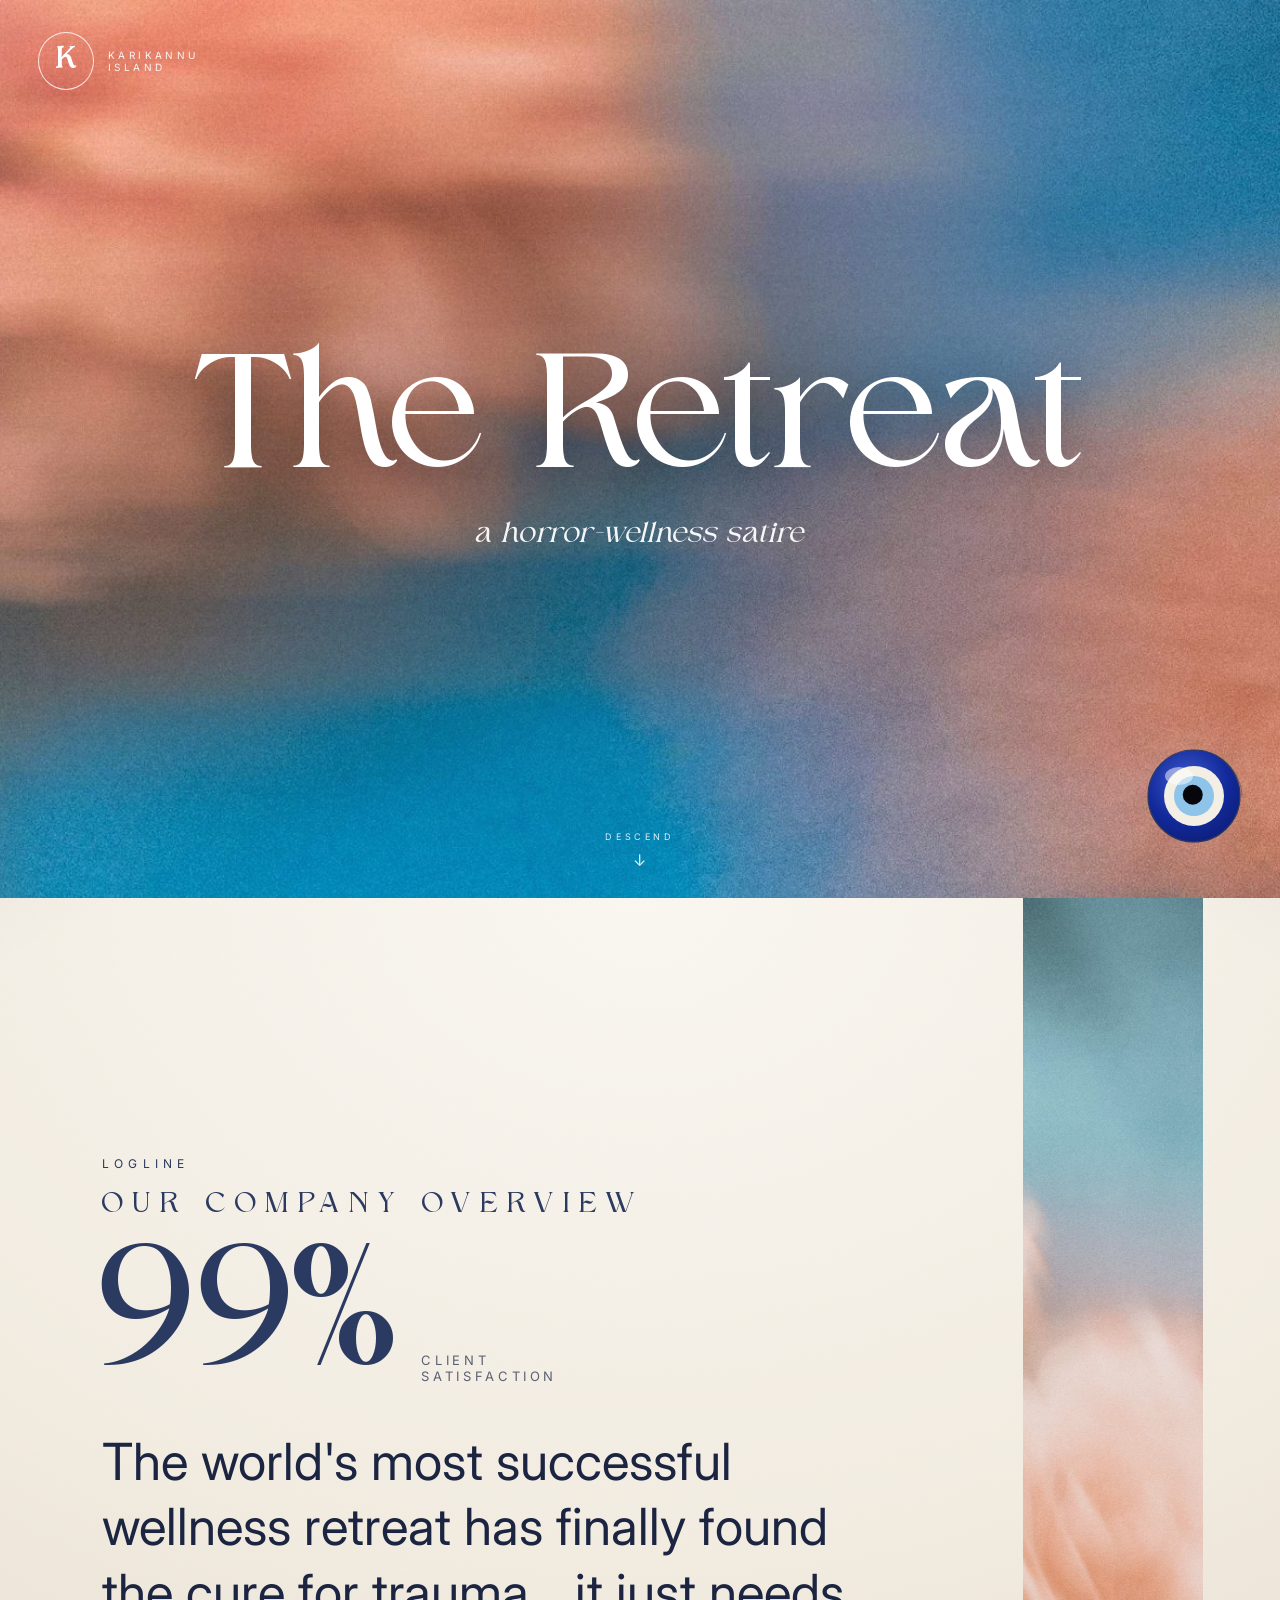
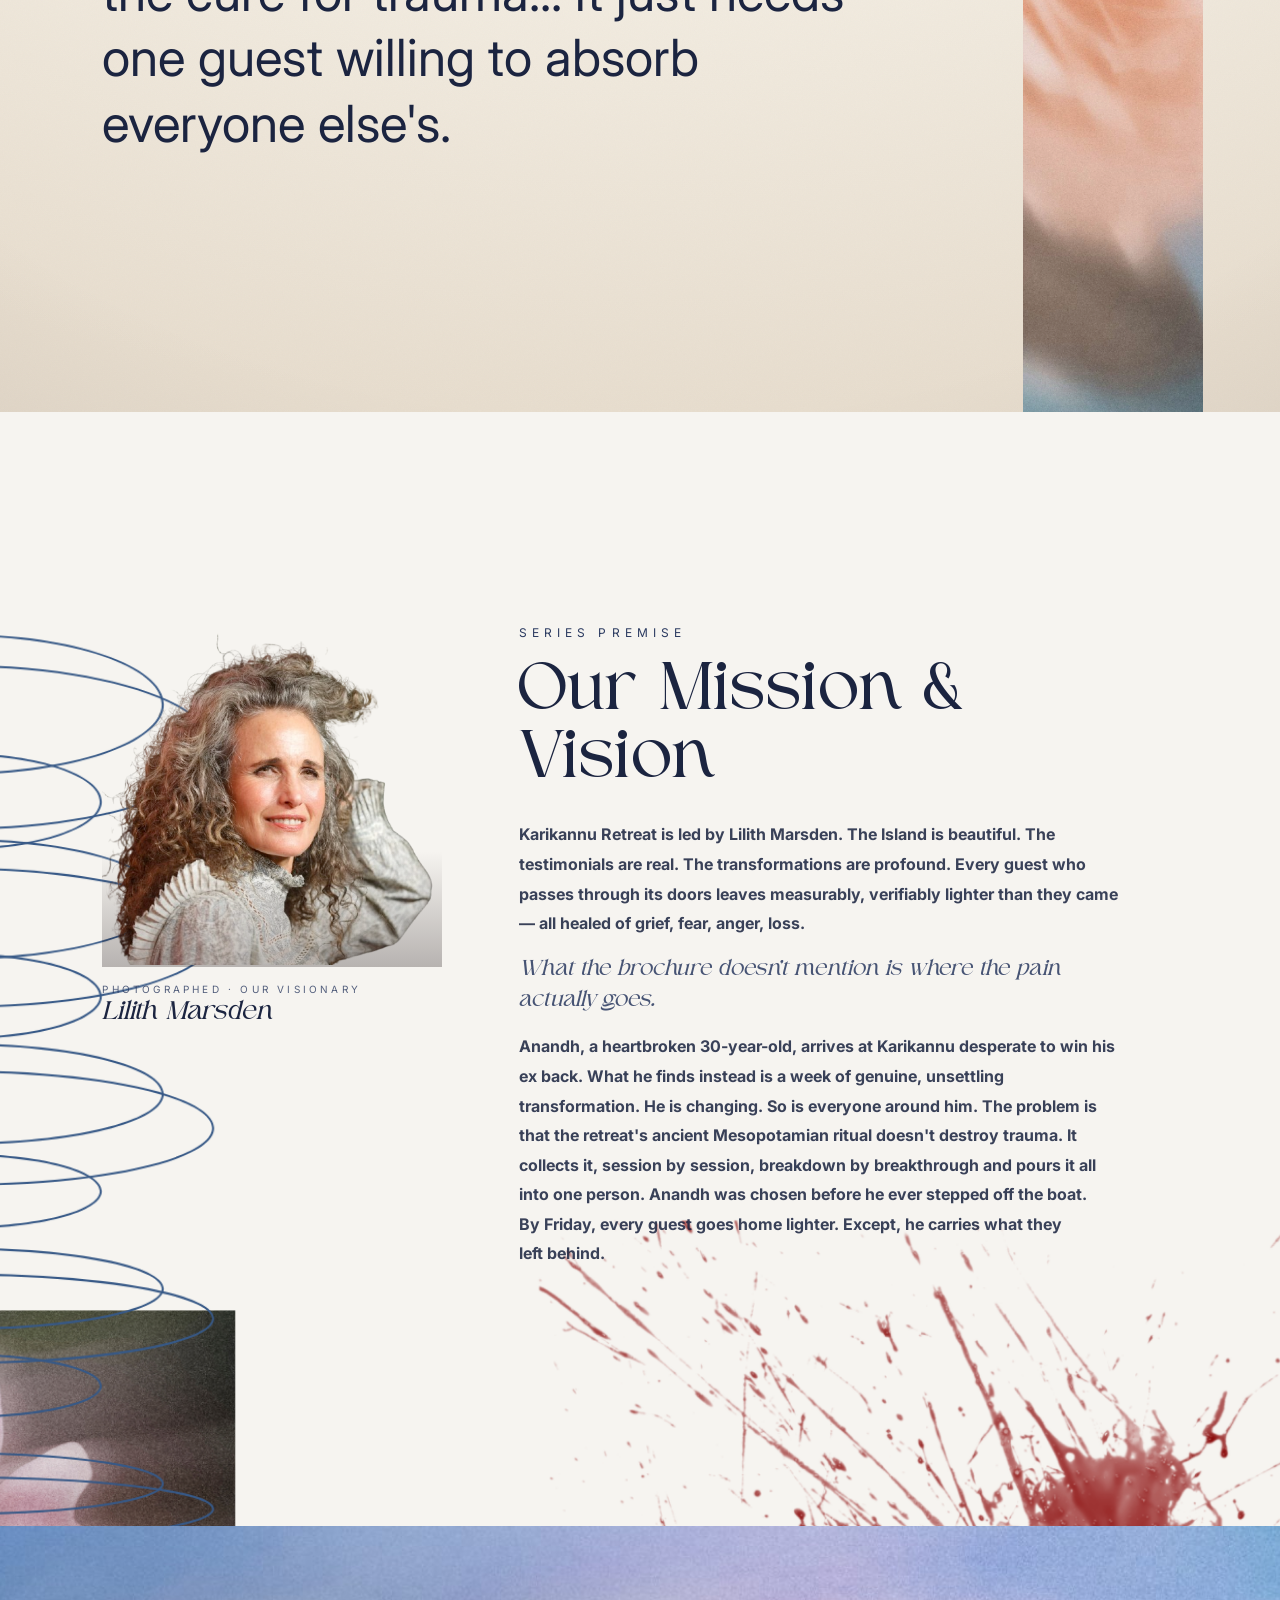
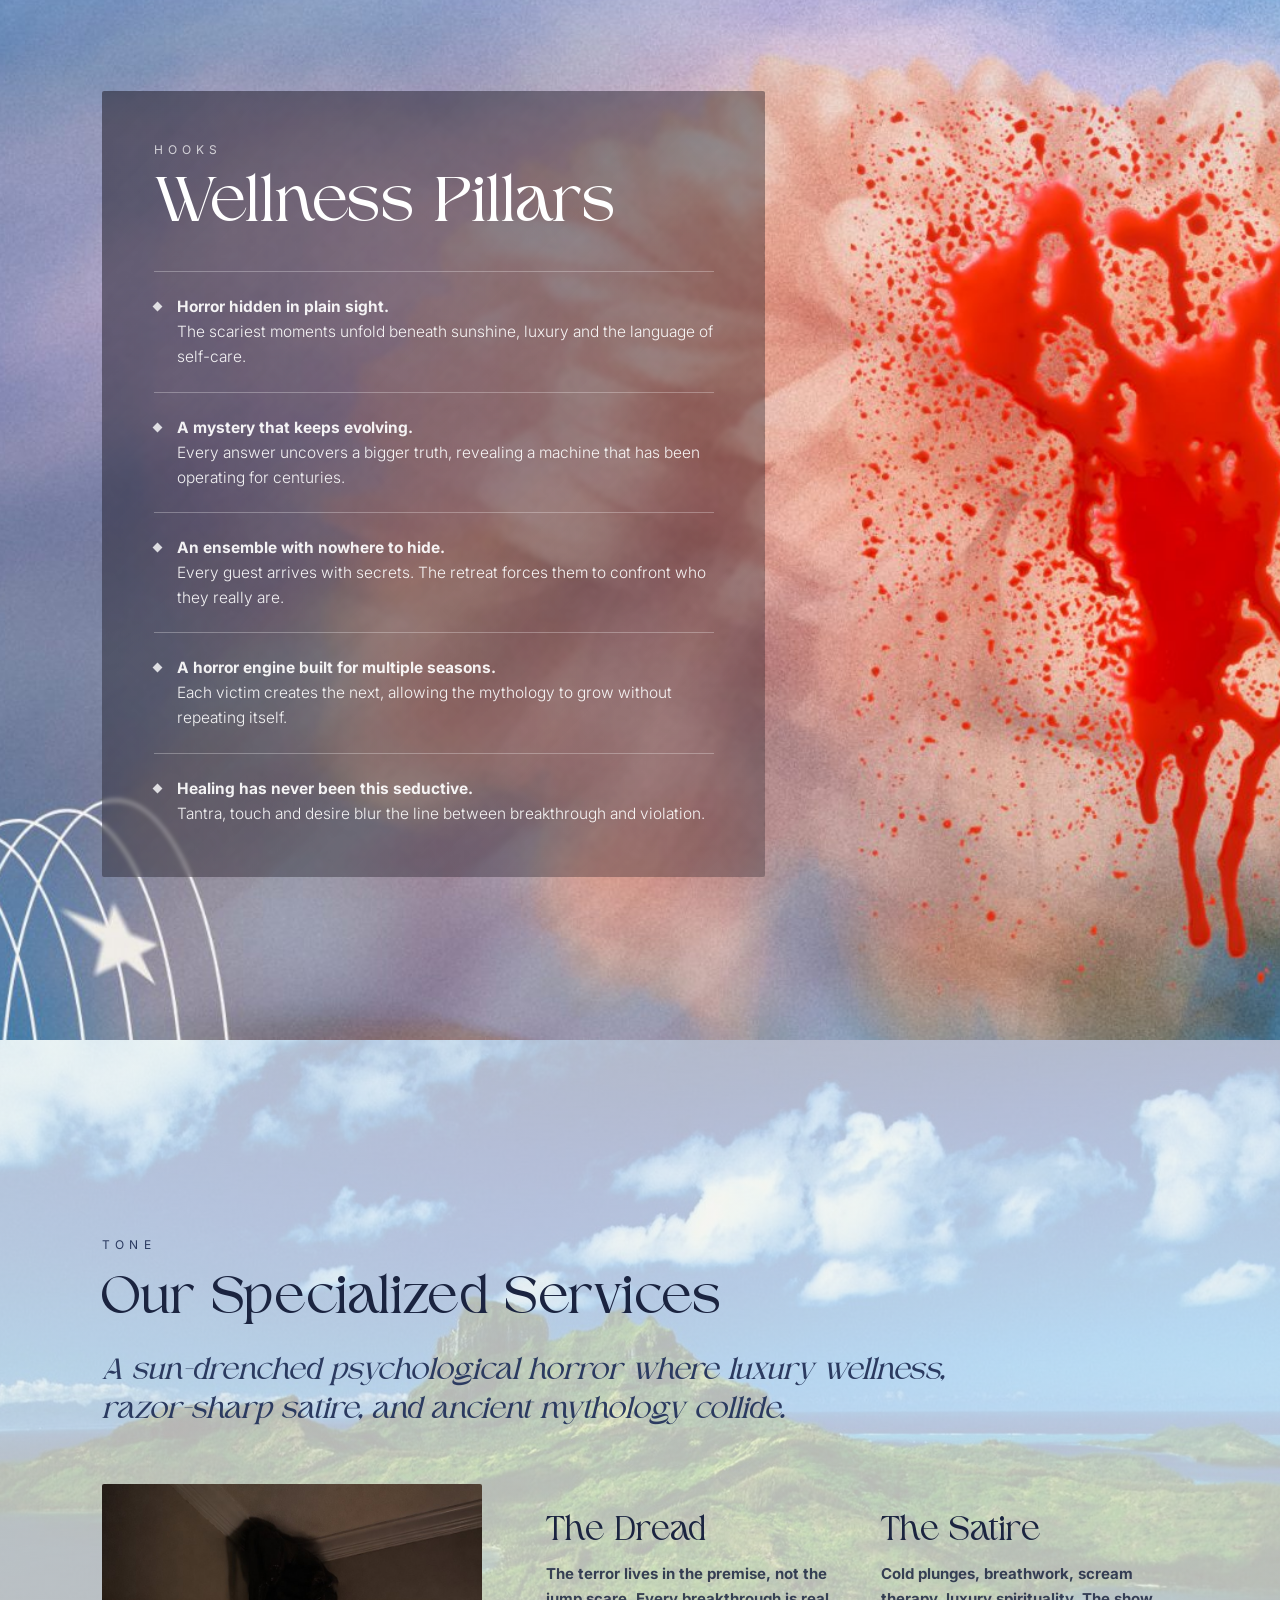
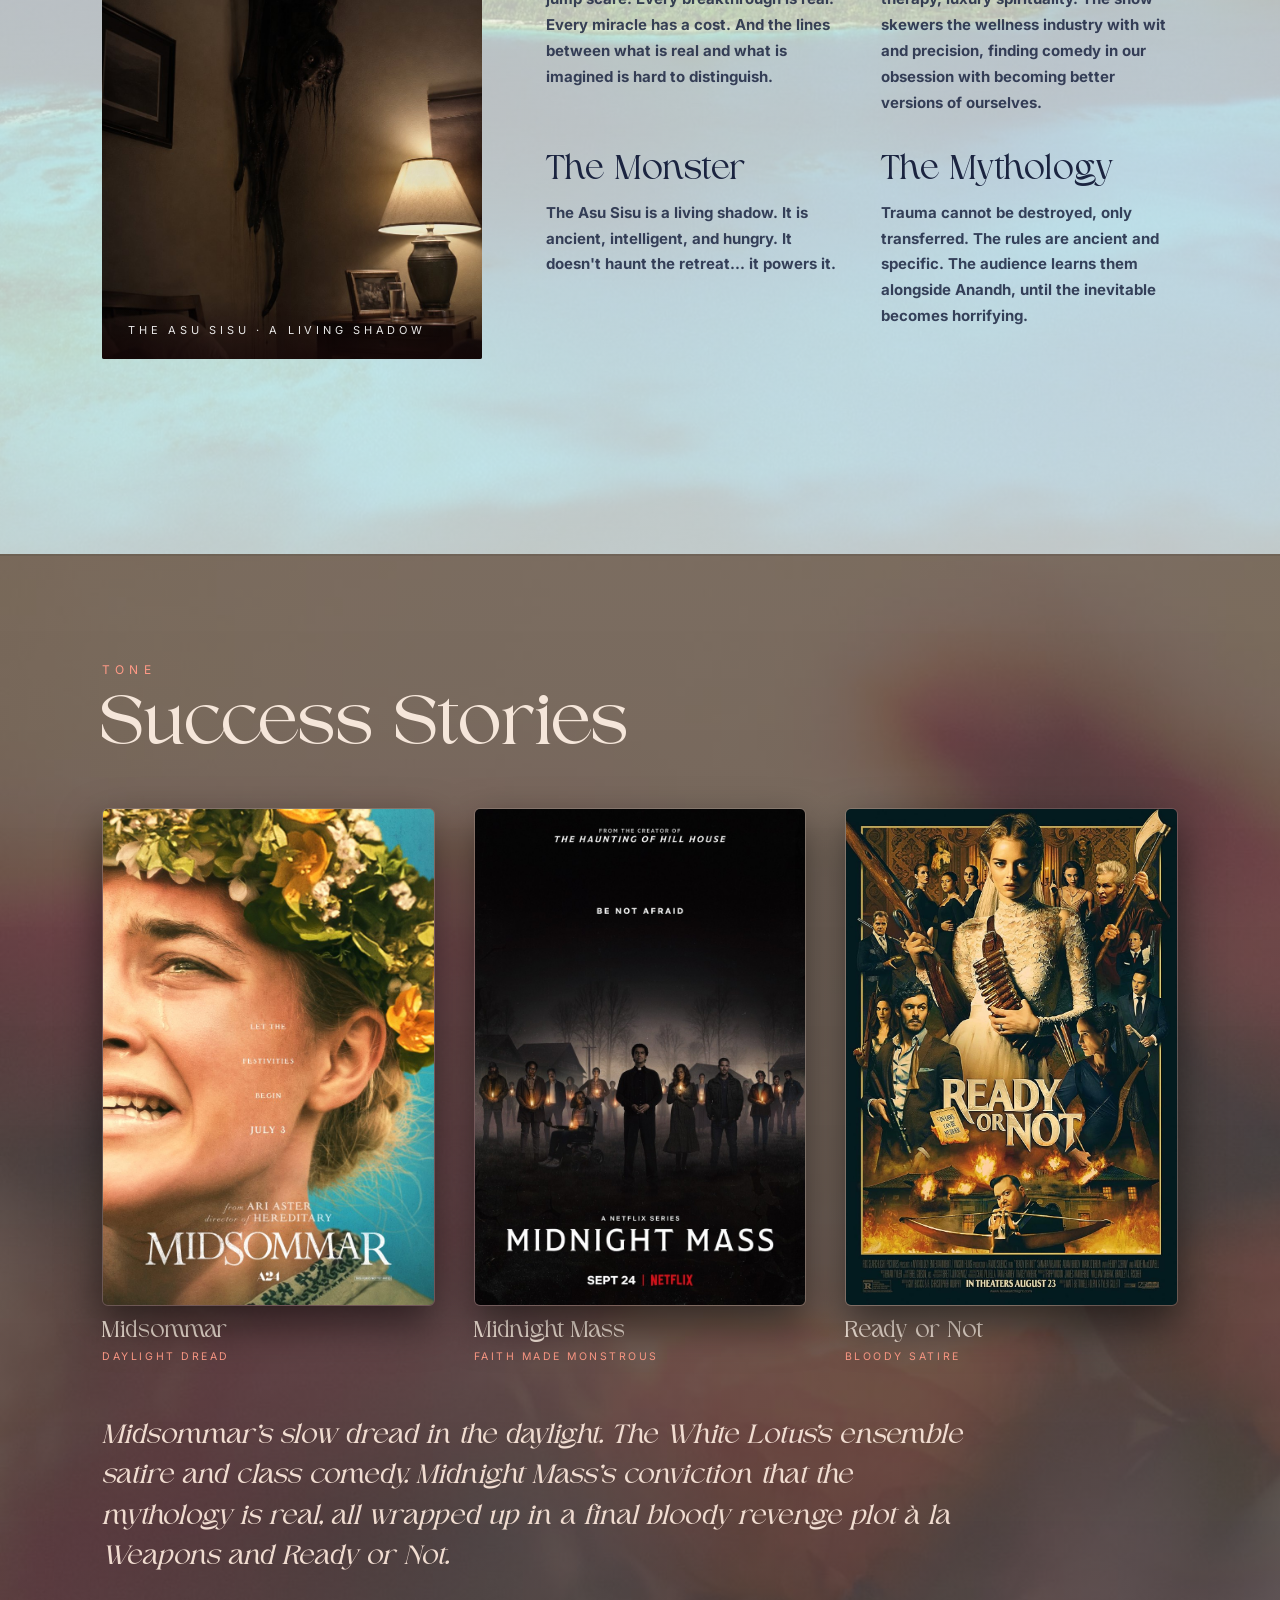
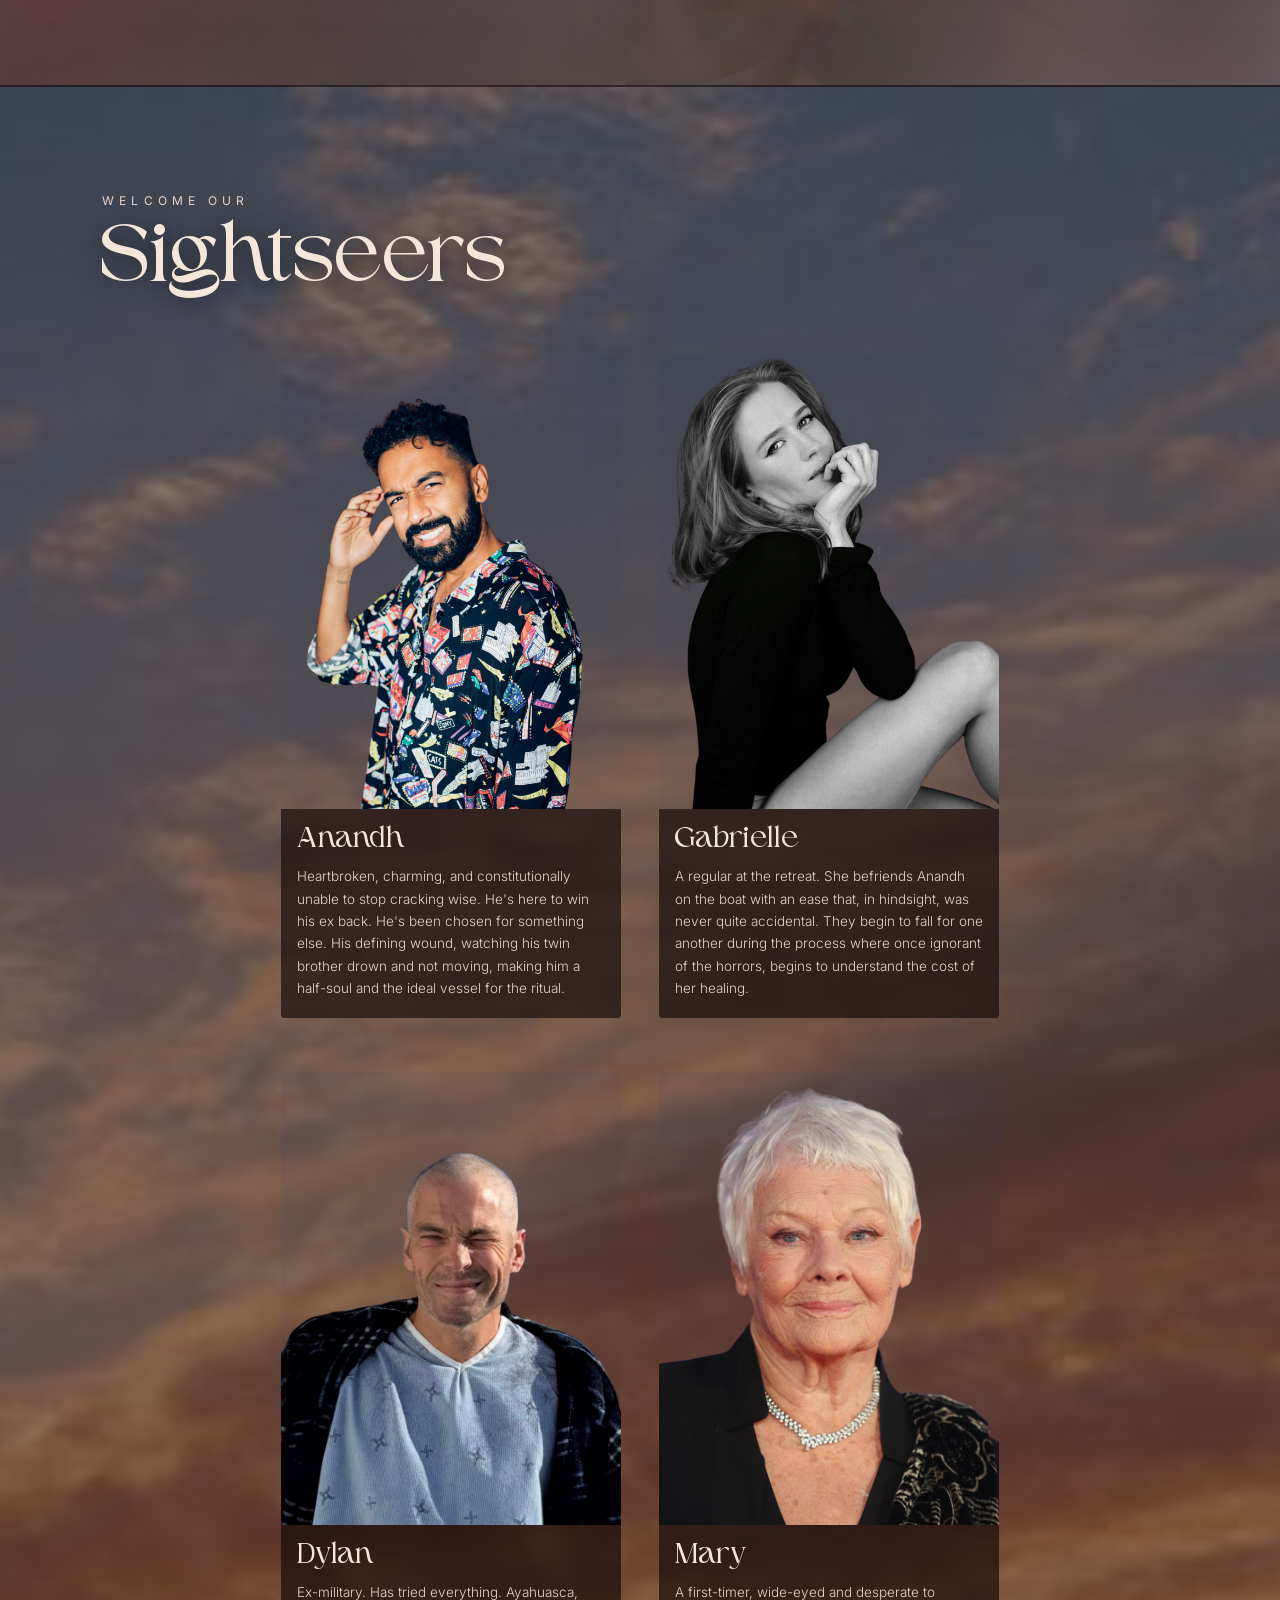
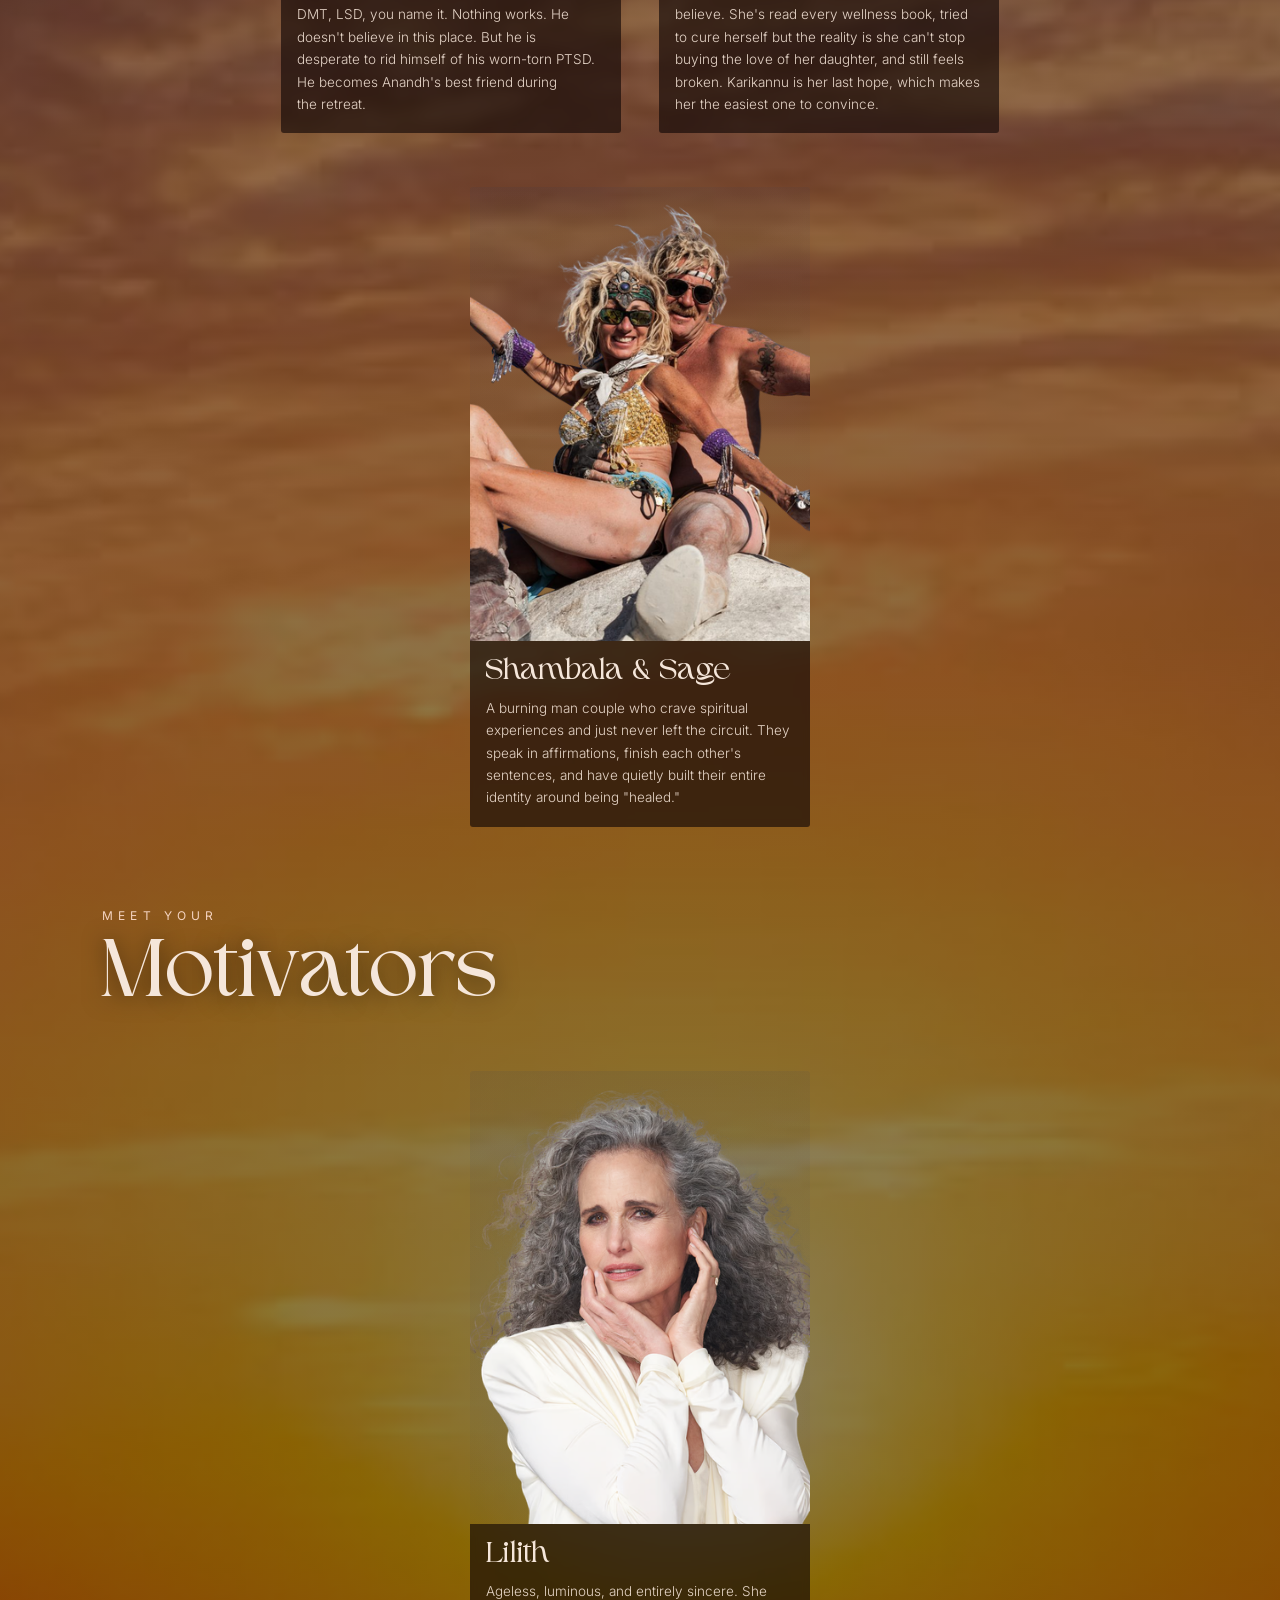
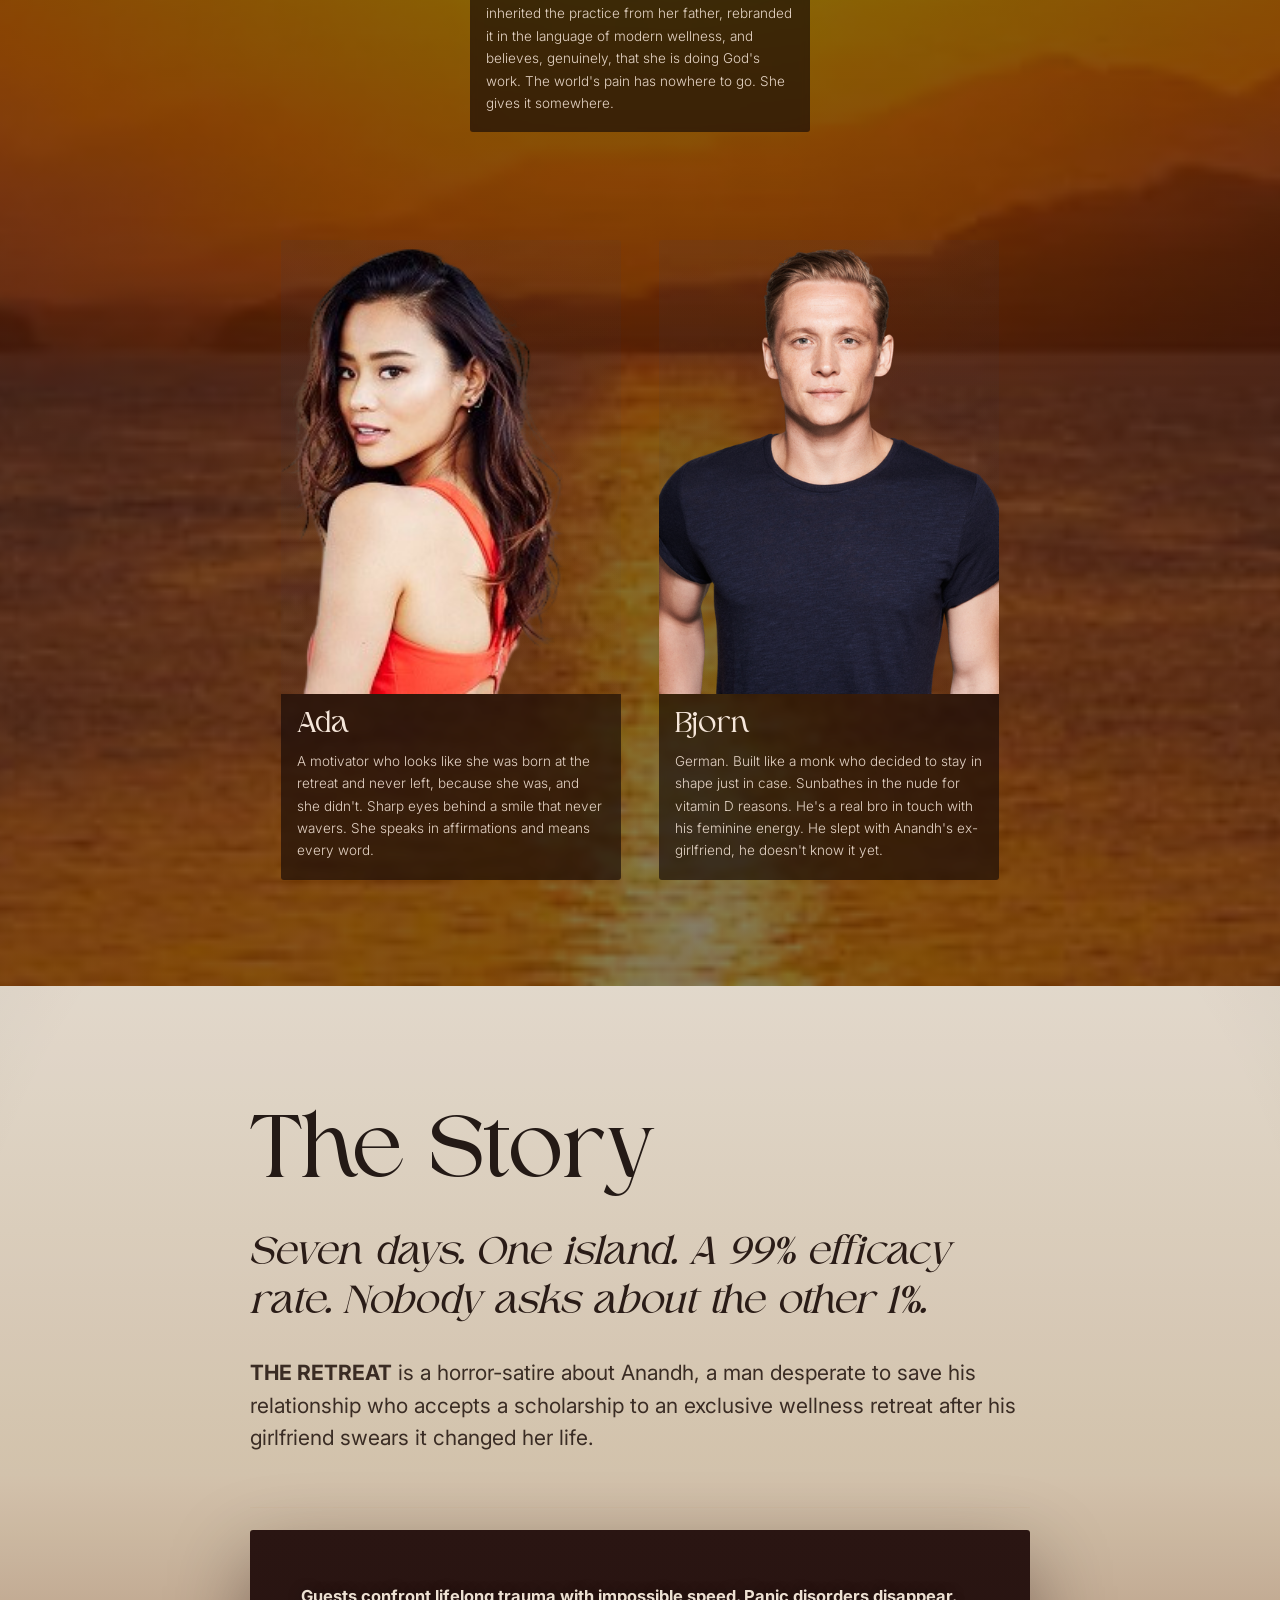
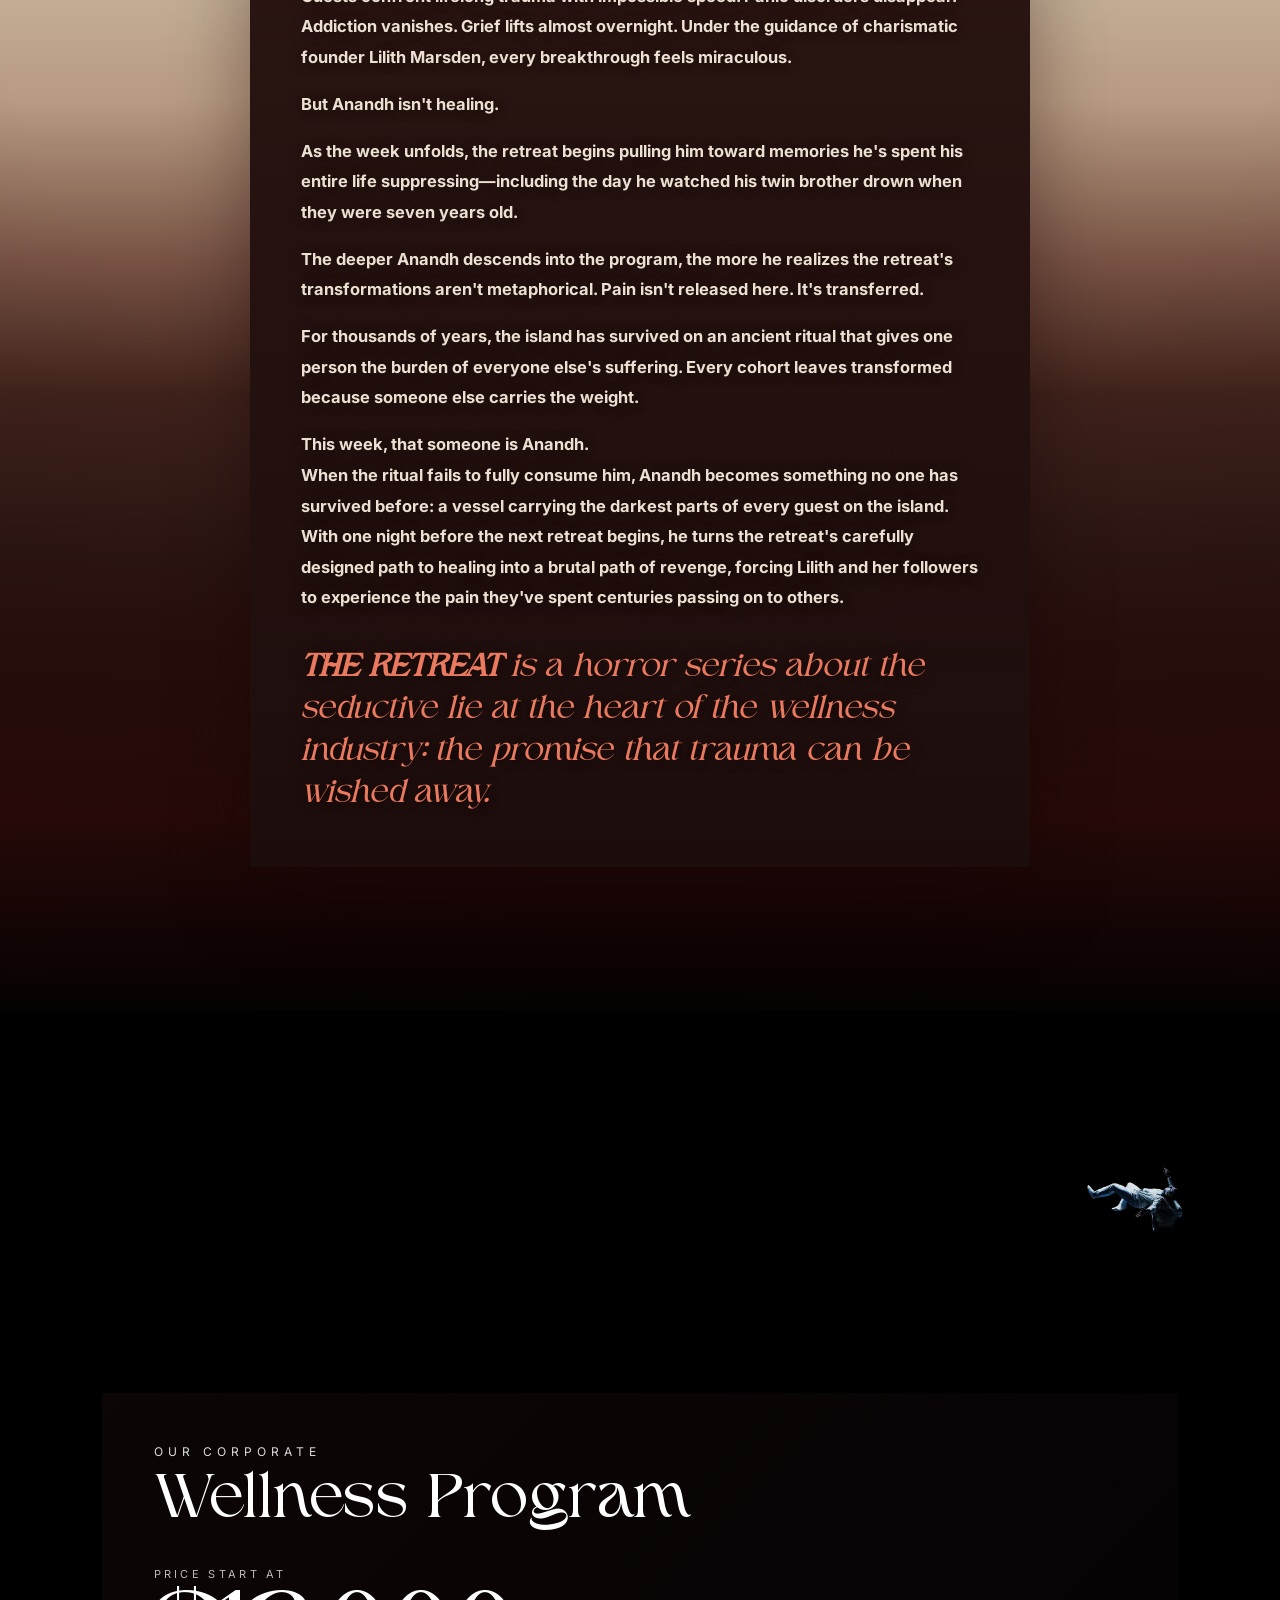
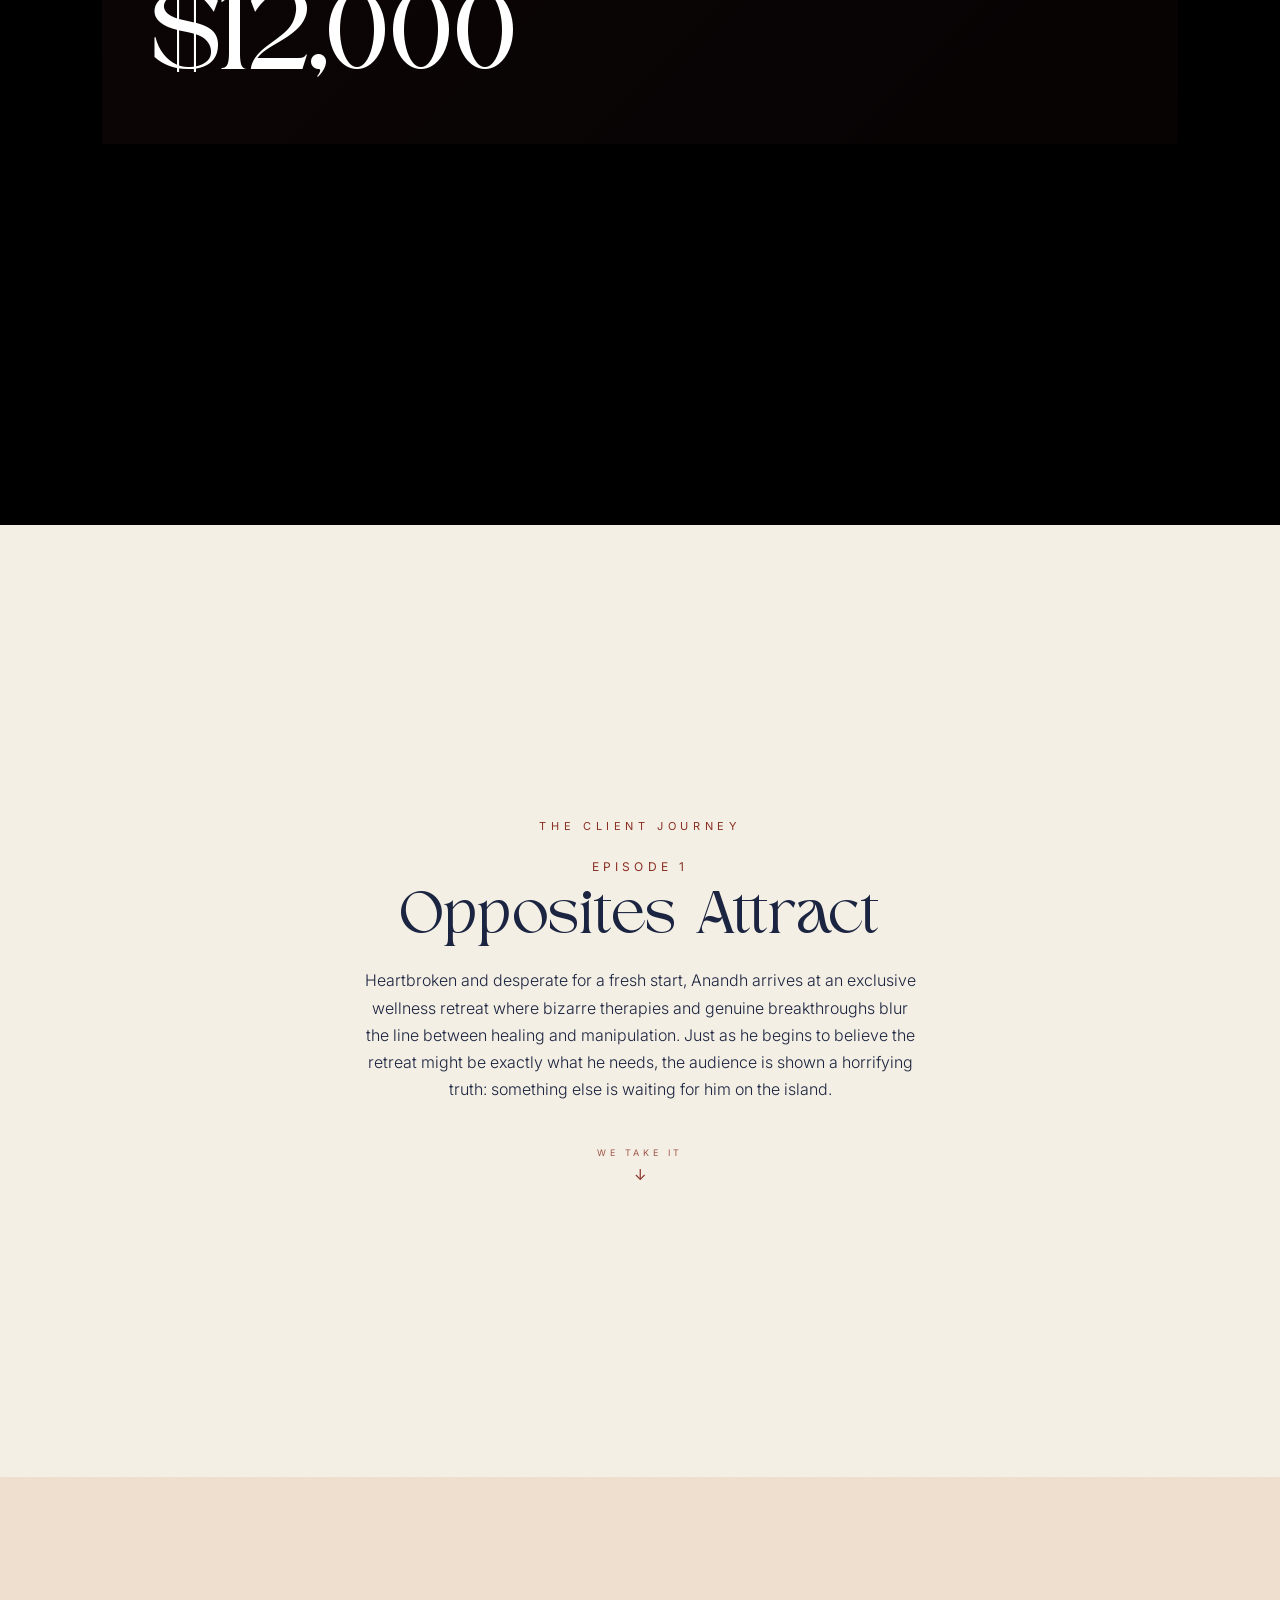
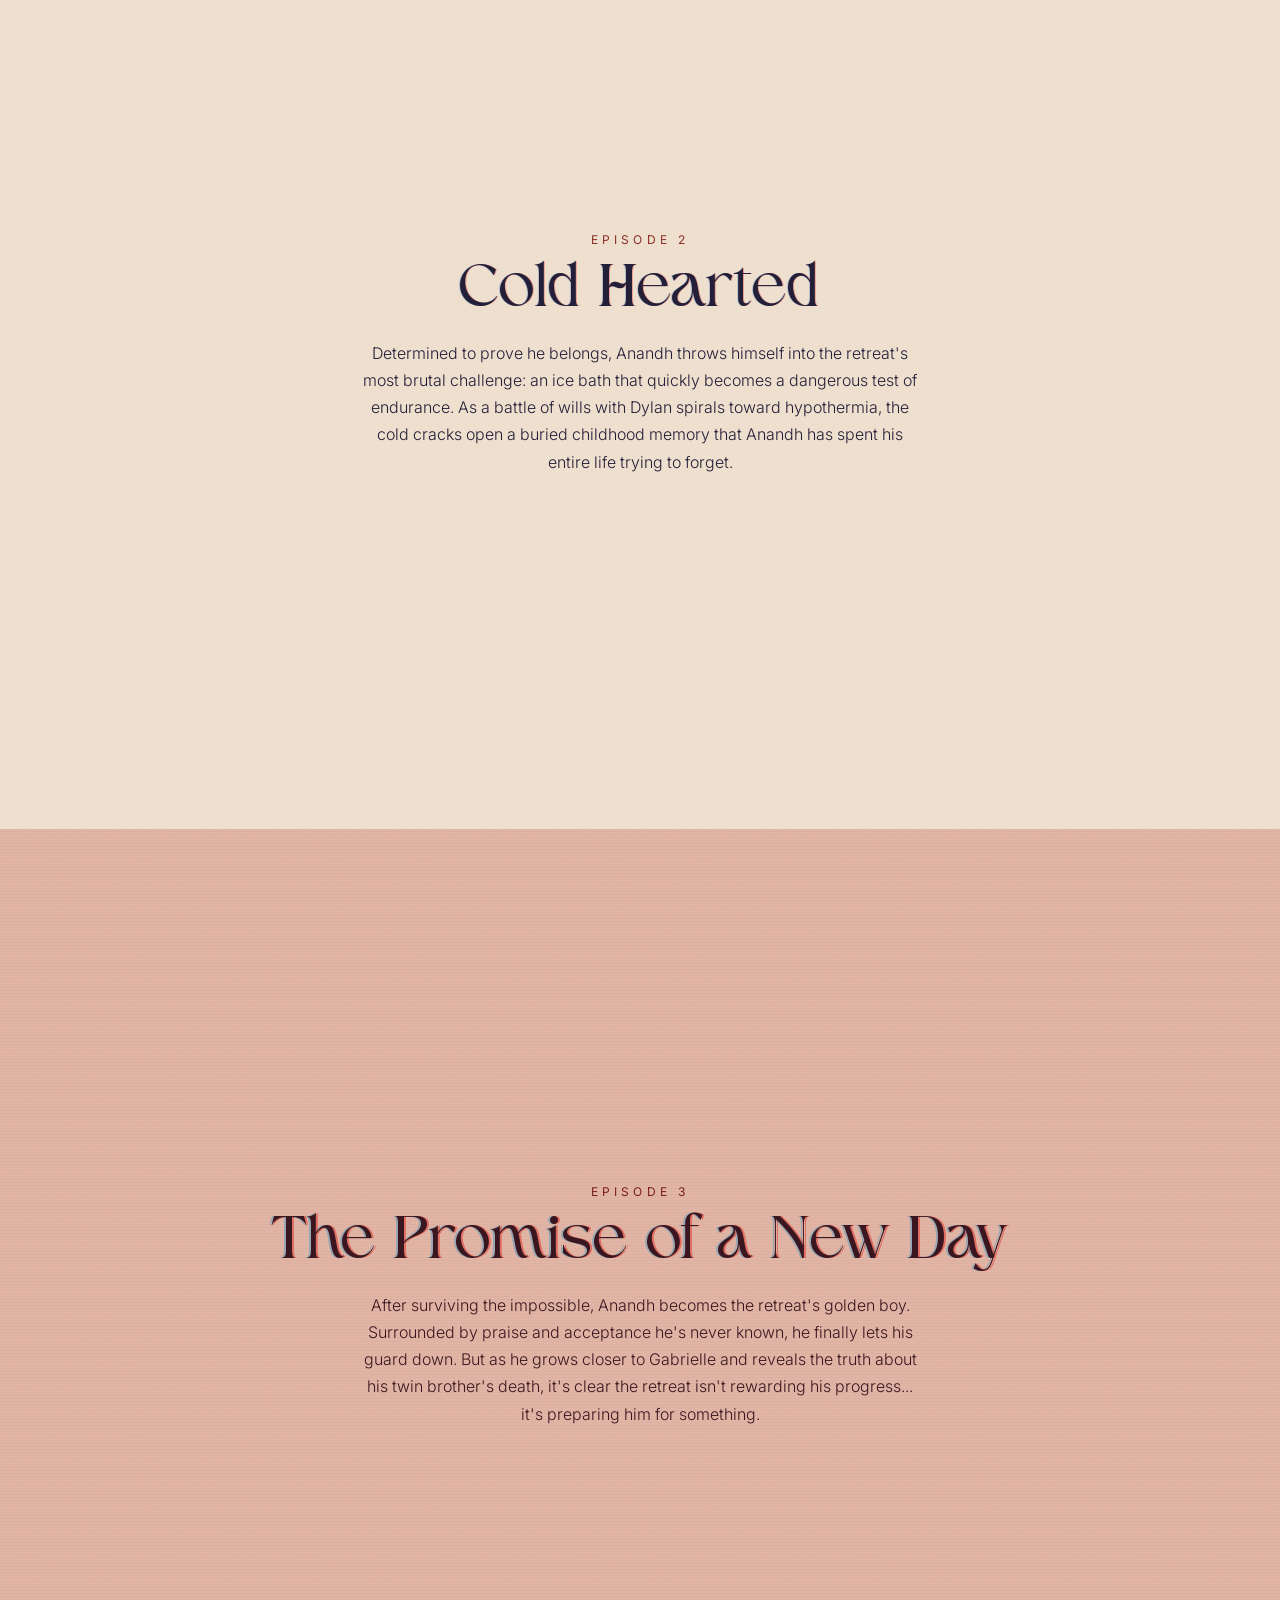
==== commit e0a7697a: "TEMP: bisect midpoint (994a6fb) under /oldtest/ for trackpad A/B" ====
--- a/site/oldtest/index.html
+++ b/site/oldtest/index.html
@@ -75,7 +75,7 @@
 
   <!-- ░░ 01 · COVER ░░ -->
   <section data-screen-label="01 Cover" style="position:relative; min-height:100vh; display:flex; align-items:center; justify-content:center; overflow:hidden;">
-    <img src="assets/hero.png" alt="" style="position:absolute; inset:0; width:100%; height:100%; object-fit:cover;">
+    <img src="assets/hero-opt.jpg" alt="" style="position:absolute; inset:0; width:100%; height:100%; object-fit:cover;">
     <div style="position:absolute; inset:0; background:radial-gradient(80% 70% at 50% 50%, rgba(24,20,32,.32), rgba(24,20,32,.05) 60%, transparent 78%);"></div>
     <!-- K logo mark, top-left -->
     <div style="position:absolute; top:32px; left:38px; z-index:3; display:flex; align-items:center; gap:14px;">
@@ -95,12 +95,13 @@
   <!-- ░░ 02 · OUR COMPANY OVERVIEW ░░ -->
   <section data-screen-label="02 Overview" style="position:relative; min-height:100vh; display:flex; align-items:center; padding:clamp(90px,12vh,150px) 8vw; background:radial-gradient(120% 100% at 50% 0%, #faf7f1 0%, #f2ece1 60%, #e7ddce 100%);">
     <div style="position:absolute; top:0; right:6vw; width:min(20vw,180px); height:100%; overflow:hidden; opacity:.9;">
-      <img src="assets/floral-peach-tall.png" alt="" style="width:100%; height:100%; object-fit:cover;">
+      <img src="assets/floral-peach-tall-opt.jpg" alt="" style="width:100%; height:100%; object-fit:cover;">
     </div>
     <div style="position:absolute; inset:0; z-index:0; pointer-events:none; background:radial-gradient(120% 95% at 50% 45%, transparent 58%, rgba(40,22,20,.13));"></div>
     <div style="position:absolute; inset:0; z-index:0; pointer-events:none; mix-blend-mode:multiply; opacity:.05; background-image:url(&quot;data:image/svg+xml,%3Csvg xmlns='http://www.w3.org/2000/svg' width='140' height='140'%3E%3Cfilter id='n'%3E%3CfeTurbulence type='fractalNoise' baseFrequency='0.85' numOctaves='2'/%3E%3C/filter%3E%3Crect width='100%25' height='100%25' filter='url(%23n)' opacity='0.55'/%3E%3C/svg%3E&quot;);"></div>
     <div data-reveal style="max-width:760px; position:relative; z-index:1;">
-      <div style="font-family:Higuen; font-size:30px; letter-spacing:.42em; text-transform:uppercase; color:var(--accent); margin-bottom:28px;">Our Company Overview</div>
+      <div style="font-family:'Inter',sans-serif; font-size:12px; letter-spacing:.42em; text-transform:uppercase; color:var(--accent); margin-bottom:18px;">Logline</div>
+      <div style="font-family:Higuen; font-size:clamp(18px,4.4vw,30px); letter-spacing:.3em; text-transform:uppercase; color:var(--accent); margin-bottom:28px;">Our Company Overview</div>
       <div style="display:flex; align-items:baseline; gap:22px; margin-bottom:34px; flex-wrap:wrap;">
         <span style="font-family:'Higuen',serif; font-weight:500; font-size:clamp(90px,14vw,180px); line-height:.82; color:var(--accent);">99%</span>
         <span style="font-family:'Inter',sans-serif; font-size:13px; letter-spacing:.28em; text-transform:uppercase; color:var(--ink); opacity:.7;">Client<br>Satisfaction</span>
@@ -119,48 +120,48 @@
         </div>
         <div style="margin-top:18px;">
           <div style="font-family:'Inter',sans-serif; font-size:10px; letter-spacing:.32em; text-transform:uppercase; color:var(--accent); opacity:.8;">Photographed · Our Visionary</div>
-        </div>
-      </div>
-      <div style="flex:1 1 420px; min-width:300px;">
+          <div style="font-family:'Higuen',serif; font-style:italic; font-size:26px; color:var(--ink); margin-top:4px;">Lilith Marsden</div>
+        </div>
+      </div>
+      <div style="flex:1 1 420px; min-width:min(100%,300px);">
         <div style="font-family:'Inter',sans-serif; font-size:12px; letter-spacing:.42em; text-transform:uppercase; color:var(--accent); margin-bottom:18px;">Series Premise</div>
         <h2 style="font-family:'Higuen',serif; font-weight:500; font-size:clamp(38px,5.4vw,68px); line-height:1; margin:0 0 26px; color:var(--ink);">Our Mission &amp; Vision</h2>
         <div style="font-family:'Inter',sans-serif; font-weight:300; font-size:16px; line-height:1.85; color:var(--ink); opacity:.86; display:flex; flex-direction:column; gap:16px; max-width:600px; text-wrap:pretty;">
-          <p style="margin:0;">Karikannu Retreat is led by Lilith Marsden. The Island is beautiful. The testimonials are real. The transformations are profound. Every guest who passes through its doors leaves measurably, verifiably lighter than they came — all healed of grief, fear, anger, loss.</p>
+          <p style="margin:0;"><b>Karikannu Retreat is led by Lilith Marsden. The Island is beautiful. The testimonials are real. The transformations are profound. Every guest who passes through its doors leaves measurably, verifiably lighter than they came — all healed of grief, fear, anger, loss.</b></p>
           <p style="margin:0; font-family:'Higuen',serif; font-style:italic; font-size:22px; line-height:1.4; opacity:1; color:var(--accent);">What the brochure doesn't mention is where the pain actually goes.</p>
-          <p style="margin:0;">Anandh, a heartbroken 30-year-old, arrives at Karikannu desperate to win his ex back. What he finds instead is a week of genuine, unsettling transformation. He is changing. So is everyone around him. The problem is that the retreat's ancient Mesopotamian ritual doesn't destroy trauma. It collects it, session by session, breakdown by breakthrough — and pours it all into one person. Anandh was chosen before he ever stepped off the boat. By Friday, every guest goes home lighter. He carries what they left behind.</p>
-          <p style="margin:0;"><b>The Retreat is a horror-wellness satire about the seductive machinery of self-improvement, the cost of belonging, and our desperation to be healed even at others' expense.</b></p>
-        </div>
-      </div>
-      <div style="font-family:'Higuen',serif; font-style:italic; font-size:26px; color:var(--ink); margin-top:4px; position:absolute; left:81px; top:368px;">Lilith Marsden</div>
+          <p style="margin:0;"><b>Anandh, a heartbroken 30-year-old, arrives at Karikannu desperate to win his ex back. What he finds instead is a week of genuine, unsettling transformation. He is changing. So is everyone around him. The problem is that the retreat's ancient Mesopotamian ritual doesn't destroy trauma. It collects it, session by session, breakdown by breakthrough and pours it all into one person. Anandh was chosen before he ever stepped off the boat. By Friday, every guest goes home lighter. Except, he carries what they left behind.</b></p>
+          <p style="margin:0;"><br></p>
+        </div>
+      </div>
     </div>
   </section>
 
   <!-- ░░ 04 · WELLNESS PILLARS (full-bleed) ░░ -->
   <section data-screen-label="04 Pillars" style="position:relative; min-height:100vh; display:flex; align-items:center; padding:clamp(90px,12vh,150px) 8vw; overflow:hidden;">
-    <img src="img/pillars-bg.png" alt="" style="position:absolute; inset:0; width:100%; height:100%; object-fit:cover;">
+    <img src="assets/bloodyone-opt.jpg" alt="" style="position:absolute; inset:0; width:100%; height:100%; object-fit:cover;">
     <div data-reveal style="position:relative; z-index:2; max-width:640px; background:linear-gradient(135deg, rgba(20,16,26,.5), rgba(20,16,26,.28)); backdrop-filter:blur(2px); padding:clamp(34px,4vw,54px); border-radius:2px; color:#fff;">
       <div style="font-family:'Inter',sans-serif; font-size:12px; letter-spacing:.42em; text-transform:uppercase; color:rgba(255,255,255,.72); margin-bottom:16px;">HOOKS</div>
       <h2 style="font-family:'Higuen',serif; font-weight:500; font-size:clamp(38px,5.4vw,64px); line-height:1; margin:0 0 34px;">Wellness Pillars</h2>
       <div style="display:flex; flex-direction:column; gap:22px; max-width:560px;">
         <div style="display:flex; gap:16px; align-items:flex-start; padding-top:22px; border-top:1px solid rgba(255,255,255,.28);">
           <span style="flex:0 0 auto; width:7px; height:7px; margin-top:9px; transform:rotate(45deg); background:rgba(255,255,255,.8);"></span>
-          <p style="margin:0; font-family:'Inter',sans-serif; font-weight:300; font-size:15.5px; line-height:1.62; color:rgba(255,255,255,.92); text-wrap:pretty;">The wellness industry is the perfect cult. Guests pay to be broken down, isolated, and told their pain is a gift. We just follow that logic to its end.</p>
+          <p style="margin:0; font-family:'Inter',sans-serif; font-weight:300; font-size:15.5px; line-height:1.62; color:rgba(255,255,255,.92); text-wrap:pretty;"><strong>Horror hidden in plain sight.</strong><br>The scariest moments unfold beneath sunshine, luxury and the language of self-care.</p>
         </div>
         <div style="display:flex; gap:16px; align-items:flex-start; padding-top:22px; border-top:1px solid rgba(255,255,255,.28);">
           <span style="flex:0 0 auto; width:7px; height:7px; margin-top:9px; transform:rotate(45deg); background:rgba(255,255,255,.8);"></span>
-          <p style="margin:0; font-family:'Inter',sans-serif; font-weight:300; font-size:15.5px; line-height:1.62; color:rgba(255,255,255,.92); text-wrap:pretty;">Evil Eye motif. Ancient Rituals dressed in linen and spirulina. The mythology is 4,000 years old. The Instagram aesthetic is brand new.</p>
+          <p style="margin:0; font-family:'Inter',sans-serif; font-weight:300; font-size:15.5px; line-height:1.62; color:rgba(255,255,255,.92); text-wrap:pretty;"><strong>A mystery that keeps evolving.</strong><br>Every answer uncovers a bigger truth, revealing a machine that has been operating for centuries.</p>
         </div>
         <div style="display:flex; gap:16px; align-items:flex-start; padding-top:22px; border-top:1px solid rgba(255,255,255,.28);">
           <span style="flex:0 0 auto; width:7px; height:7px; margin-top:9px; transform:rotate(45deg); background:rgba(255,255,255,.8);"></span>
-          <p style="margin:0; font-family:'Inter',sans-serif; font-weight:300; font-size:15.5px; line-height:1.62; color:rgba(255,255,255,.92); text-wrap:pretty;">The horror works because the healing is real. Guests leave lighter. The show earns that promise and then shows you what it costs.</p>
+          <p style="margin:0; font-family:'Inter',sans-serif; font-weight:300; font-size:15.5px; line-height:1.62; color:rgba(255,255,255,.92); text-wrap:pretty;"><strong>An ensemble with nowhere to hide.</strong><br>Every guest arrives with secrets. The retreat forces them to confront who they really are.</p>
         </div>
         <div style="display:flex; gap:16px; align-items:flex-start; padding-top:22px; border-top:1px solid rgba(255,255,255,.28);">
           <span style="flex:0 0 auto; width:7px; height:7px; margin-top:9px; transform:rotate(45deg); background:rgba(255,255,255,.8);"></span>
-          <p style="margin:0; font-family:'Inter',sans-serif; font-weight:300; font-size:15.5px; line-height:1.62; color:rgba(255,255,255,.92); text-wrap:pretty;">Every great horror villain believes they're doing mercy work. Lilith means every word she says.</p>
+          <p style="margin:0; font-family:'Inter',sans-serif; font-weight:300; font-size:15.5px; line-height:1.62; color:rgba(255,255,255,.92); text-wrap:pretty;"><strong>A horror engine built for multiple seasons.</strong><br>Each victim creates the next, allowing the mythology to grow without repeating itself.</p>
         </div>
         <div style="display:flex; gap:16px; align-items:flex-start; padding-top:22px; border-top:1px solid rgba(255,255,255,.28);">
           <span style="flex:0 0 auto; width:7px; height:7px; margin-top:9px; transform:rotate(45deg); background:rgba(255,255,255,.8);"></span>
-          <p style="margin:0; font-family:'Inter',sans-serif; font-weight:300; font-size:15.5px; line-height:1.62; color:rgba(255,255,255,.92); text-wrap:pretty;">A protagonist whose defining wound is that he watched someone drown and didn't move. The retreat is designed, without knowing it, for exactly him.</p>
+          <p style="margin:0; font-family:'Inter',sans-serif; font-weight:300; font-size:15.5px; line-height:1.62; color:rgba(255,255,255,.92); text-wrap:pretty;"><strong>Healing has never been this seductive.</strong><br>Tantra, touch and desire blur the line between breakthrough and violation.</p>
         </div>
       </div>
     </div>
@@ -178,29 +179,29 @@
       <div style="display:flex; gap:clamp(36px,5vw,72px); align-items:center; flex-wrap:wrap;">
         <div style="flex:0 1 380px; min-width:min(100%,300px);">
           <div style="position:relative; width:100%; aspect-ratio:1122 / 1402; overflow:hidden; border-radius:2px;">
-            <img src="img/asu-sisu.png" alt="The Asu Sisu" style="width:100%; height:100%; object-fit:cover; object-position:center; display:block;">
+            <img src="assets/asu-sisu-opt.jpg" alt="The Asu Sisu" style="width:100%; height:100%; object-fit:cover; object-position:center; display:block;">
             <div style="position:absolute; left:0; bottom:0; width:100%; padding:22px 26px; background:linear-gradient(to top, rgba(24,8,8,.72), transparent);">
               <div style="font-family:'Inter',sans-serif; font-size:11px; letter-spacing:.34em; text-transform:uppercase; color:rgba(255,255,255,.9);">The Asu Sisu · A living shadow</div>
             </div>
           </div>
         </div>
 
-        <div style="flex:1 1 420px; min-width:280px; display:grid; grid-template-columns:repeat(2,minmax(0,1fr)); gap:clamp(26px,3vw,44px); align-content:center;">
+        <div style="flex:1 1 420px; min-width:min(100%,260px); display:grid; grid-template-columns:repeat(auto-fit,minmax(min(100%,210px),1fr)); gap:clamp(26px,3vw,44px); align-content:center;">
           <div style="display:flex; flex-direction:column; gap:12px;">
             <div style="font-family:'Higuen',serif; font-size:clamp(26px,3vw,34px); line-height:1; color:var(--ink);">The Dread</div>
-            <div style="font-family:'Inter',sans-serif; font-weight:300; font-size:15px; line-height:1.72; color:var(--ink); opacity:.84; text-wrap:pretty;"><b>The terror lives in the premise, not the jump scare. Every breakthrough is real. Every miracle has a cost.</b></div>
+            <div style="font-family:'Inter',sans-serif; font-weight:300; font-size:15px; line-height:1.72; color:var(--ink); opacity:.84; text-wrap:pretty;"><b>The terror lives in the premise, not the jump scare. Every breakthrough is real. Every miracle has a cost. And the lines between what is real and what is imagined is hard to distinguish.</b></div>
           </div>
           <div style="display:flex; flex-direction:column; gap:12px;">
             <div style="font-family:'Higuen',serif; font-size:clamp(26px,3vw,34px); line-height:1; color:var(--ink);">The Satire</div>
-            <div style="font-family:'Inter',sans-serif; font-weight:300; font-size:15px; line-height:1.72; color:var(--ink); opacity:.84; text-wrap:pretty;"><b>Cold plunges. Breathwork. Scream therapy. Luxury spirituality. The show skewers the wellness industry with wit and precision, finding comedy in our obsession with becoming better versions of ourselves.</b></div>
+            <div style="font-family:'Inter',sans-serif; font-weight:300; font-size:15px; line-height:1.72; color:var(--ink); opacity:.84; text-wrap:pretty;"><b>Cold plunges, breathwork, scream therapy, luxury spirituality. The show skewers the wellness industry with wit and precision, finding comedy in our obsession with becoming better versions of ourselves.</b></div>
           </div>
           <div style="display:flex; flex-direction:column; gap:12px;">
             <div style="font-family:'Higuen',serif; font-size:clamp(26px,3vw,34px); line-height:1; color:var(--ink);">The Monster</div>
-            <div style="font-family:'Inter',sans-serif; font-weight:300; font-size:15px; line-height:1.72; color:var(--ink); opacity:.84; text-wrap:pretty;"><b>The Asu Sisu is a living shadow — ancient, intelligent, and hungry. It doesn't haunt the retreat. It powers it.</b></div>
+            <div style="font-family:'Inter',sans-serif; font-weight:300; font-size:15px; line-height:1.72; color:var(--ink); opacity:.84; text-wrap:pretty;"><b>The Asu Sisu is a living shadow. It is ancient, intelligent, and hungry. It doesn't haunt the retreat... it powers it.</b></div>
           </div>
           <div style="display:flex; flex-direction:column; gap:12px;">
             <div style="font-family:'Higuen',serif; font-size:clamp(26px,3vw,34px); line-height:1; color:var(--ink);">The Mythology</div>
-            <div style="font-family:'Inter',sans-serif; font-weight:300; font-size:15px; line-height:1.72; color:var(--ink); opacity:.84; text-wrap:pretty;"><b>Trauma cannot be destroyed, only transferred. The rules are ancient, specific, and unwavering. The audience learns them alongside Anandh, until the inevitable becomes horrifying.</b></div>
+            <div style="font-family:'Inter',sans-serif; font-weight:300; font-size:15px; line-height:1.72; color:var(--ink); opacity:.84; text-wrap:pretty;"><b>Trauma cannot be destroyed, only transferred. The rules are ancient and specific. The audience learns them alongside Anandh, until the inevitable becomes horrifying.</b></div>
           </div>
         </div>
       </div>
@@ -217,7 +218,7 @@
       <div style="display:grid; grid-template-columns:repeat(auto-fit,minmax(200px,1fr)); gap:clamp(24px,3vw,40px);">
         <div style="display:flex; flex-direction:column; gap:14px;">
           <div style="position:relative; aspect-ratio:2/3; overflow:hidden; border-radius:6px; box-shadow:0 18px 42px rgba(0,0,0,.55); border:1px solid rgba(255,255,255,.1);">
-            <img src="img/poster-midsommar.jpg" alt="Midsommar" loading="lazy" style="width:100%; height:100%; object-fit:cover; display:block;">
+            <img src="assets/midsommar-opt.jpg" alt="Midsommar" style="width:100%; height:100%; object-fit:cover; display:block;">
           </div>
           <div>
             <div style="font-family:'Higuen',serif; font-size:23px; line-height:1; color:#f5e6da;">Midsommar</div>
@@ -226,7 +227,7 @@
         </div>
         <div style="display:flex; flex-direction:column; gap:14px;">
           <div style="position:relative; aspect-ratio:2/3; overflow:hidden; border-radius:6px; box-shadow:0 18px 42px rgba(0,0,0,.55); border:1px solid rgba(255,255,255,.1);">
-            <img src="img/poster-midnightmass.jpg" alt="Midnight Mass" loading="lazy" style="width:100%; height:100%; object-fit:cover; display:block;">
+            <img src="img/poster-midnightmass.jpg" alt="Midnight Mass" style="width:100%; height:100%; object-fit:cover; display:block;">
           </div>
           <div>
             <div style="font-family:'Higuen',serif; font-size:23px; line-height:1; color:#f5e6da;">Midnight Mass</div>
@@ -235,7 +236,7 @@
         </div>
         <div style="display:flex; flex-direction:column; gap:14px;">
           <div style="position:relative; aspect-ratio:2/3; overflow:hidden; border-radius:6px; box-shadow:0 18px 42px rgba(0,0,0,.55); border:1px solid rgba(255,255,255,.1);">
-            <img src="img/poster-readyornot.jpg" alt="Ready or Not" loading="lazy" style="width:100%; height:100%; object-fit:cover; display:block;">
+            <img src="img/poster-readyornot.jpg" alt="Ready or Not" style="width:100%; height:100%; object-fit:cover; display:block;">
           </div>
           <div>
             <div style="font-family:'Higuen',serif; font-size:23px; line-height:1; color:#f5e6da;">Ready or Not</div>
@@ -243,7 +244,7 @@
           </div>
         </div>
       </div>
-      <p style="font-family:'Higuen',serif; font-style:italic; font-size:clamp(19px,2.3vw,27px); line-height:1.5; color:#f0dcd0; max-width:880px; margin:clamp(40px,6vh,58px) 0 0; text-wrap:pretty;">Midsommar's slow dread in the daylight. The White Lotus's ensemble satire and class comedy. Midnight Mass's conviction that the mythology is real — all wrapped up in a final bloody revenge plot à la Weapons and Ready or Not.</p>
+      <p style="font-family:'Higuen',serif; font-style:italic; font-size:clamp(19px,2.3vw,27px); line-height:1.5; color:#f0dcd0; max-width:880px; margin:clamp(40px,6vh,58px) 0 0; text-wrap:pretty;">Midsommar's slow dread in the daylight. The White Lotus's ensemble satire and class comedy. Midnight Mass’s conviction that the mythology is real, all wrapped up in a final bloody revenge plot à la Weapons and Ready or Not.</p>
     </div>
   </section>
 
@@ -256,96 +257,95 @@
         <h2 style="font-family:'Higuen',serif; font-weight:500; font-size:clamp(42px,6.4vw,84px); line-height:1; margin:0; color:#f5e6da; text-shadow:0 2px 22px rgba(0,0,0,.5);">Sightseers</h2>
       </div>
       <div style="display:flex; flex-wrap:wrap; justify-content:center; column-gap:clamp(28px,3vw,44px); row-gap:clamp(46px,6vh,72px);">
-
-        <div style="display:flex; flex-direction:column; gap:0; flex:0 0 calc((100% - 2 * clamp(28px,3vw,44px)) / 3); max-width:calc((100% - 2 * clamp(28px,3vw,44px)) / 3);">
-          <div style="position:relative; aspect-ratio:3/4; overflow:hidden; border-radius:3px 3px 0 0; background:linear-gradient(160deg, rgba(43,58,96,.10), rgba(43,58,96,.02));">
-            <img src="assets/sight-anandh.png" alt="Anandh" loading="lazy" style="width:100%; height:100%; object-fit:cover; object-position:center top;">
+        <div style="display:flex; flex-direction:column; gap:0; flex:0 1 340px; max-width:340px;">
+          <div style="position:relative; aspect-ratio:3/4; overflow:hidden; border-radius:3px 3px 0 0; background:linear-gradient(160deg, rgba(43,58,96,.10), rgba(43,58,96,.02));">
+            <img src="assets/sight-anandh-opt.png" alt="Anandh" style="width:100%; height:100%; object-fit:cover; object-position:center top;">
           </div>
           <div style="background:rgba(20,10,8,.66); backdrop-filter:blur(3px); -webkit-backdrop-filter:blur(3px); padding:16px 16px 18px; border-radius:0 0 3px 3px;">
             <div style="font-family:'Higuen',serif; font-size:30px; line-height:1; color:#f5e6da; margin-bottom:10px;">Anandh</div>
             <div style="font-family:'Inter',sans-serif; font-weight:300; font-size:13.5px; line-height:1.66; color:rgba(243,227,214,.92); text-wrap:pretty;">Heartbroken, charming, and constitutionally unable to stop cracking wise. He's here to win his ex back. He's been chosen for something else. His defining wound, watching his twin brother drown and not moving, making him a half-soul and the ideal vessel for the ritual.</div>
           </div>
         </div>
-
-        <div style="display:flex; flex-direction:column; gap:0; flex:0 0 calc((100% - 2 * clamp(28px,3vw,44px)) / 3); max-width:calc((100% - 2 * clamp(28px,3vw,44px)) / 3);">
-          <div style="position:relative; aspect-ratio:3/4; overflow:hidden; border-radius:3px 3px 0 0; background:linear-gradient(160deg, rgba(43,58,96,.10), rgba(43,58,96,.02));">
-            <img src="assets/sight-lilith.png" alt="Lilith" loading="lazy" style="width:100%; height:100%; object-fit:cover; object-position:center top;">
+        <div style="display:flex; flex-direction:column; gap:0; flex:0 1 340px; max-width:340px;">
+          <div style="position:relative; aspect-ratio:3/4; overflow:hidden; border-radius:3px 3px 0 0; background:linear-gradient(160deg, rgba(43,58,96,.10), rgba(43,58,96,.02));">
+            <img src="assets/sight-gabrielle.png" alt="Gabrielle" style="width:100%; height:100%; object-fit:cover; object-position:center top;">
+          </div>
+          <div style="background:rgba(20,10,8,.66); backdrop-filter:blur(3px); -webkit-backdrop-filter:blur(3px); padding:16px 16px 18px; border-radius:0 0 3px 3px;">
+            <div style="font-family:'Higuen',serif; font-size:30px; line-height:1; color:#f5e6da; margin-bottom:10px;">Gabrielle</div>
+            <div style="font-family:'Inter',sans-serif; font-weight:300; font-size:13.5px; line-height:1.66; color:rgba(243,227,214,.92); text-wrap:pretty;">A regular at the retreat. She befriends Anandh on the boat with an ease that, in hindsight, was never quite accidental. They begin to fall for one another during the process where once ignorant of the horrors, begins to understand the cost of her healing.</div>
+          </div>
+        </div>
+        <div style="display:flex; flex-direction:column; gap:0; flex:0 1 340px; max-width:340px;">
+          <div style="position:relative; aspect-ratio:3/4; overflow:hidden; border-radius:3px 3px 0 0; background:linear-gradient(160deg, rgba(43,58,96,.10), rgba(43,58,96,.02));">
+            <img src="assets/sight-dylan-v3.png" alt="Dylan" style="width:100%; height:100%; object-fit:cover; object-position:center top;">
+          </div>
+          <div style="background:rgba(20,10,8,.66); backdrop-filter:blur(3px); -webkit-backdrop-filter:blur(3px); padding:16px 16px 18px; border-radius:0 0 3px 3px;">
+            <div style="font-family:'Higuen',serif; font-size:30px; line-height:1; color:#f5e6da; margin-bottom:10px;">Dylan</div>
+            <div style="font-family:'Inter',sans-serif; font-weight:300; font-size:13.5px; line-height:1.66; color:rgba(243,227,214,.92); text-wrap:pretty;">Ex-military. Has tried everything. Ayahuasca, DMT, LSD, you name it. Nothing works. He doesn't believe in this place. But he is desperate to rid himself of his worn-torn PTSD. He becomes Anandh's best friend during the retreat.</div>
+          </div>
+        </div>
+        <div style="display:flex; flex-direction:column; gap:0; flex:0 1 340px; max-width:340px;">
+          <div style="position:relative; aspect-ratio:3/4; overflow:hidden; border-radius:3px 3px 0 0; background:linear-gradient(160deg, rgba(43,58,96,.10), rgba(43,58,96,.02));">
+            <img src="assets/sight-ada.png" alt="Mary" style="width:100%; height:100%; object-fit:cover; object-position:center top;">
+          </div>
+          <div style="background:rgba(20,10,8,.66); backdrop-filter:blur(3px); -webkit-backdrop-filter:blur(3px); padding:16px 16px 18px; border-radius:0 0 3px 3px;">
+            <div style="font-family:'Higuen',serif; font-size:30px; line-height:1; color:#f5e6da; margin-bottom:10px;">Mary</div>
+            <div style="font-family:'Inter',sans-serif; font-weight:300; font-size:13.5px; line-height:1.66; color:rgba(243,227,214,.92); text-wrap:pretty;">A first-timer, wide-eyed and desperate to believe. She's read every wellness book, tried to cure herself but the reality is she can't stop buying the love of her daughter, and still feels broken. Karikannu is her last hope, which makes her the easiest one to convince.</div>
+          </div>
+        </div>
+        <div style="display:flex; flex-direction:column; gap:0; flex:0 1 340px; max-width:340px;">
+          <div style="position:relative; aspect-ratio:3/4; overflow:hidden; border-radius:3px 3px 0 0; background:linear-gradient(160deg, rgba(43,58,96,.10), rgba(43,58,96,.02));">
+            <img src="assets/sight-shambala.png" alt="Shambala &amp; Sage" style="width:100%; height:100%; object-fit:cover; object-position:center top;">
+          </div>
+          <div style="background:rgba(20,10,8,.66); backdrop-filter:blur(3px); -webkit-backdrop-filter:blur(3px); padding:16px 16px 18px; border-radius:0 0 3px 3px;">
+            <div style="font-family:'Higuen',serif; font-size:30px; line-height:1; color:#f5e6da; margin-bottom:10px;">Shambala &amp; Sage</div>
+            <div style="font-family:'Inter',sans-serif; font-weight:300; font-size:13.5px; line-height:1.66; color:rgba(243,227,214,.92); text-wrap:pretty;">A burning man couple who crave spiritual experiences and just never left the circuit. They speak in affirmations, finish each other's sentences, and have quietly built their entire identity around being "healed."</div>
+          </div>
+        </div>
+      </div>
+
+      <div style="margin:clamp(64px,9vh,110px) 0 clamp(40px,6vh,66px);">
+        <div style="font-family:'Inter',sans-serif; font-size:12px; letter-spacing:.42em; text-transform:uppercase; color:rgba(255,224,210,.9); margin-bottom:12px;">Meet your</div>
+        <h2 style="font-family:'Higuen',serif; font-weight:500; font-size:clamp(42px,6.4vw,84px); line-height:1; margin:0; color:#f5e6da; text-shadow:0 2px 22px rgba(0,0,0,.5);">Motivators</h2>
+      </div>
+      <div style="display:flex; flex-wrap:wrap; justify-content:center; column-gap:clamp(28px,3vw,44px); row-gap:clamp(46px,6vh,72px);">
+        <div style="display:flex; flex-direction:column; gap:0; flex:0 1 340px; max-width:340px;">
+          <div style="position:relative; aspect-ratio:3/4; overflow:hidden; border-radius:3px 3px 0 0; background:linear-gradient(160deg, rgba(43,58,96,.10), rgba(43,58,96,.02));">
+            <img src="assets/sight-lilith.png" alt="Lilith" style="width:100%; height:100%; object-fit:cover; object-position:center top;">
           </div>
           <div style="background:rgba(20,10,8,.66); backdrop-filter:blur(3px); -webkit-backdrop-filter:blur(3px); padding:16px 16px 18px; border-radius:0 0 3px 3px;">
             <div style="font-family:'Higuen',serif; font-size:30px; line-height:1; color:#f5e6da; margin-bottom:10px;">Lilith</div>
             <div style="font-family:'Inter',sans-serif; font-weight:300; font-size:13.5px; line-height:1.66; color:rgba(243,227,214,.92); text-wrap:pretty;">Ageless, luminous, and entirely sincere. She inherited the practice from her father, rebranded it in the language of modern wellness, and believes, genuinely, that she is doing God's work. The world's pain has nowhere to go. She gives it somewhere.</div>
           </div>
         </div>
-
-        <div style="display:flex; flex-direction:column; gap:0; flex:0 0 calc((100% - 2 * clamp(28px,3vw,44px)) / 3); max-width:calc((100% - 2 * clamp(28px,3vw,44px)) / 3);">
-          <div style="position:relative; aspect-ratio:3/4; overflow:hidden; border-radius:3px 3px 0 0; background:linear-gradient(160deg, rgba(43,58,96,.10), rgba(43,58,96,.02));">
-            <img src="assets/sight-gabrielle.png" alt="Gabrielle" loading="lazy" style="width:100%; height:100%; object-fit:cover; object-position:center top;">
-          </div>
-          <div style="background:rgba(20,10,8,.66); backdrop-filter:blur(3px); -webkit-backdrop-filter:blur(3px); padding:16px 16px 18px; border-radius:0 0 3px 3px;">
-            <div style="font-family:'Higuen',serif; font-size:30px; line-height:1; color:#f5e6da; margin-bottom:10px;">Gabrielle</div>
-            <div style="font-family:'Inter',sans-serif; font-weight:300; font-size:13.5px; line-height:1.66; color:rgba(243,227,214,.92); text-wrap:pretty;">A regular at the retreat. She befriends Anandh on the boat with an ease that, in hindsight, was never quite accidental. They begin to fall for one another during the process where once ignorant of the horrors begins to understand the cost of her healing.</div>
-          </div>
-        </div>
-
-        <div style="display:flex; flex-direction:column; gap:0; flex:0 0 calc((100% - 2 * clamp(28px,3vw,44px)) / 3); max-width:calc((100% - 2 * clamp(28px,3vw,44px)) / 3);">
-          <div style="position:relative; aspect-ratio:3/4; overflow:hidden; border-radius:3px 3px 0 0; background:linear-gradient(160deg, rgba(43,58,96,.10), rgba(43,58,96,.02));">
-            <img src="assets/sight-dylan.png" alt="Dylan" loading="lazy" style="width:100%; height:100%; object-fit:cover; object-position:center top;">
-          </div>
-          <div style="background:rgba(20,10,8,.66); backdrop-filter:blur(3px); -webkit-backdrop-filter:blur(3px); padding:16px 16px 18px; border-radius:0 0 3px 3px;">
-            <div style="font-family:'Higuen',serif; font-size:30px; line-height:1; color:#f5e6da; margin-bottom:10px;">Dylan</div>
-            <div style="font-family:'Inter',sans-serif; font-weight:300; font-size:13.5px; line-height:1.66; color:rgba(243,227,214,.92); text-wrap:pretty;">Ex-military. Has tried everything. Ayahuasca, DMT, LSD, you name it. Nothing works. He doesn't believe in this place. But he is desperate to rid himself of his worn-torn PTSD. He becomes Anandh's best friend during the retreat.</div>
-          </div>
-        </div>
-
-        <div style="display:flex; flex-direction:column; gap:0; flex:0 0 calc((100% - 2 * clamp(28px,3vw,44px)) / 3); max-width:calc((100% - 2 * clamp(28px,3vw,44px)) / 3);">
-          <div style="position:relative; aspect-ratio:3/4; overflow:hidden; border-radius:3px 3px 0 0; background:linear-gradient(160deg, rgba(43,58,96,.10), rgba(43,58,96,.02));">
-            <img src="assets/sight-ada.png" alt="Mary" loading="lazy" style="width:100%; height:100%; object-fit:cover; object-position:center top;">
-          </div>
-          <div style="background:rgba(20,10,8,.66); backdrop-filter:blur(3px); -webkit-backdrop-filter:blur(3px); padding:16px 16px 18px; border-radius:0 0 3px 3px;">
-            <div style="font-family:'Higuen',serif; font-size:30px; line-height:1; color:#f5e6da; margin-bottom:10px;">Mary</div>
-            <div style="font-family:'Inter',sans-serif; font-weight:300; font-size:13.5px; line-height:1.66; color:rgba(243,227,214,.92); text-wrap:pretty;">A first-timer, wide-eyed and desperate to believe. She's read every wellness book, tried every modality, and still feels broken. Karikannu is her last hope, which makes her the easiest one to convince.</div>
-          </div>
-        </div>
-
-        <div style="display:flex; flex-direction:column; gap:0; flex:0 0 calc((100% - 2 * clamp(28px,3vw,44px)) / 3); max-width:calc((100% - 2 * clamp(28px,3vw,44px)) / 3);">
-          <div style="position:relative; aspect-ratio:3/4; overflow:hidden; border-radius:3px 3px 0 0; background:linear-gradient(160deg, rgba(43,58,96,.10), rgba(43,58,96,.02));">
-            <img src="assets/sight-shambala.png" alt="Shambala &amp; Sage" loading="lazy" style="width:100%; height:100%; object-fit:cover; object-position:center top;">
-          </div>
-          <div style="background:rgba(20,10,8,.66); backdrop-filter:blur(3px); -webkit-backdrop-filter:blur(3px); padding:16px 16px 18px; border-radius:0 0 3px 3px;">
-            <div style="font-family:'Higuen',serif; font-size:30px; line-height:1; color:#f5e6da; margin-bottom:10px;">Shambala &amp; Sage</div>
-            <div style="font-family:'Inter',sans-serif; font-weight:300; font-size:13.5px; line-height:1.66; color:rgba(243,227,214,.92); text-wrap:pretty;">A couple who found each other in a past retreat and never left the circuit. They speak in affirmations, finish each other's sentences, and have quietly built their entire identity around being "healed."</div>
-          </div>
-        </div>
-
-        <div style="display:flex; flex-direction:column; gap:0; flex:0 0 calc((100% - 2 * clamp(28px,3vw,44px)) / 3); max-width:calc((100% - 2 * clamp(28px,3vw,44px)) / 3);">
-          <div style="position:relative; aspect-ratio:3/4; overflow:hidden; border-radius:3px 3px 0 0; background:linear-gradient(160deg, rgba(43,58,96,.10), rgba(43,58,96,.02));">
-            <img src="assets/sight-mary.png" alt="Ada" loading="lazy" style="width:100%; height:100%; object-fit:cover; object-position:center top;">
+        <div style="flex-basis:100%; height:0;"></div>
+        <div style="display:flex; flex-direction:column; gap:0; flex:0 1 340px; max-width:340px;">
+          <div style="position:relative; aspect-ratio:3/4; overflow:hidden; border-radius:3px 3px 0 0; background:linear-gradient(160deg, rgba(43,58,96,.10), rgba(43,58,96,.02));">
+            <img src="assets/sight-mary.png" alt="Ada" style="width:100%; height:100%; object-fit:cover; object-position:center top;">
           </div>
           <div style="background:rgba(20,10,8,.66); backdrop-filter:blur(3px); -webkit-backdrop-filter:blur(3px); padding:16px 16px 18px; border-radius:0 0 3px 3px;">
             <div style="font-family:'Higuen',serif; font-size:30px; line-height:1; color:#f5e6da; margin-bottom:10px;">Ada</div>
-            <div style="font-family:'Inter',sans-serif; font-weight:300; font-size:13.5px; line-height:1.66; color:rgba(243,227,214,.92); text-wrap:pretty;">A motivator who looks like she was born at the retreat and never left, because she was, and she didn't. Sharp eyes behind a smile that never wavers. She speaks in affirmations and means every word, which is the unsettling part.</div>
-          </div>
-        </div>
-
-        <div style="display:flex; flex-direction:column; gap:0; flex:0 0 calc((100% - 2 * clamp(28px,3vw,44px)) / 3); max-width:calc((100% - 2 * clamp(28px,3vw,44px)) / 3);">
-          <div style="position:relative; aspect-ratio:3/4; overflow:hidden; border-radius:3px 3px 0 0; background:linear-gradient(160deg, rgba(43,58,96,.10), rgba(43,58,96,.02));">
-            <img src="assets/sight-bjorn.png" alt="Bjorn" loading="lazy" style="width:100%; height:100%; object-fit:cover; object-position:center top;">
+            <div style="font-family:'Inter',sans-serif; font-weight:300; font-size:13.5px; line-height:1.66; color:rgba(243,227,214,.92); text-wrap:pretty;">A motivator who looks like she was born at the retreat and never left, because she was, and she didn't. Sharp eyes behind a smile that never wavers. She speaks in affirmations and means every word.</div>
+          </div>
+        </div>
+        <div style="display:flex; flex-direction:column; gap:0; flex:0 1 340px; max-width:340px;">
+          <div style="position:relative; aspect-ratio:3/4; overflow:hidden; border-radius:3px 3px 0 0; background:linear-gradient(160deg, rgba(43,58,96,.10), rgba(43,58,96,.02));">
+            <img src="assets/sight-bjorn.png" alt="Bjorn" style="width:100%; height:100%; object-fit:cover; object-position:center top;">
           </div>
           <div style="background:rgba(20,10,8,.66); backdrop-filter:blur(3px); -webkit-backdrop-filter:blur(3px); padding:16px 16px 18px; border-radius:0 0 3px 3px;">
             <div style="font-family:'Higuen',serif; font-size:30px; line-height:1; color:#f5e6da; margin-bottom:10px;">Bjorn</div>
-            <div style="font-family:'Inter',sans-serif; font-weight:300; font-size:13.5px; line-height:1.66; color:rgba(243,227,214,.92); text-wrap:pretty;">German. Built like a monk who decided to stay in shape just in case. Sunbathes in the nude for vitamin D reasons. A real bro in touch with his feminine energy. He slept with Anandh's ex-girlfriend, he doesn't know it yet.</div>
-          </div>
-        </div>
-
+            <div style="font-family:'Inter',sans-serif; font-weight:300; font-size:13.5px; line-height:1.66; color:rgba(243,227,214,.92); text-wrap:pretty;">German. Built like a monk who decided to stay in shape just in case. Sunbathes in the nude for vitamin D reasons. He's a real bro in touch with his feminine energy. He slept with Anandh's ex-girlfriend, he doesn't know it yet.</div>
+          </div>
+        </div>
       </div>
     </div>
   </section>
 
   <!-- ░░ THE STORY (long-form treatment) ░░ -->
-  <section data-screen-label="06c Story" style="position:relative; padding:clamp(96px,14vh,168px) 8vw; background:linear-gradient(180deg, #e2d5c1 0%, #cebda6 55%, #bba78b 100%); color:#241a16;">
+  <section data-screen-label="06c Story" style="position:relative; padding:clamp(96px,14vh,168px) 8vw; background:linear-gradient(180deg, #f0e8da 0%, #e0d0b8 30%, #c3a68b 44%, #7d5647 54%, #43241d 62%, #200d0b 78%, #0a0304 90%, #000000 100%); color:#241a16;">
     <div style="position:absolute; inset:0; z-index:0; pointer-events:none; background:radial-gradient(120% 100% at 50% 26%, transparent 44%, rgba(28,10,10,.26));"></div>
-    <div style="position:absolute; inset:0; z-index:0; pointer-events:none; background:linear-gradient(180deg, transparent 72%, rgba(120,22,16,.24));"></div>
-    <div style="position:absolute; inset:0; z-index:0; pointer-events:none; mix-blend-mode:multiply; opacity:.08; background:url(&quot;img/story-texture.jpg&quot;) center / cover no-repeat;"></div>
+    <div style="position:absolute; inset:0; z-index:0; pointer-events:none; background:linear-gradient(180deg, transparent 72%, rgba(120,22,16,.24) 88%, transparent 100%);"></div>
+    <div style="position:absolute; inset:0; z-index:0; pointer-events:none; mix-blend-mode:multiply; opacity:.08; background-color:#382020;"></div>
     <div data-reveal style="position:relative; z-index:1; max-width:780px; margin:0 auto; width:100%;">
       <h2 style="font-family:'Higuen',serif; font-weight:500; font-size:clamp(46px,7vw,92px); line-height:.96; margin:0 0 32px; color:#241a16;">The Story</h2>
 
@@ -356,9 +356,9 @@
       </div>
 
       <div style="display:flex; align-items:center; gap:16px; margin:52px 0 22px;">
-        <span style="flex:1; height:1px; background:rgba(36,26,22,.2);"></span>
-      </div>
-      <div style="font-family:'Inter',sans-serif; font-weight:300; font-size:16.5px; line-height:1.85; margin:0 0 20px; color:#3a2c24; text-wrap:pretty;">
+        <span style="flex:1; height:1px; background:rgba(200,175,150,.45);"></span>
+      </div>
+      <div style="font-family:'Inter',sans-serif; font-weight:300; font-size:16.5px; line-height:1.85; margin:0 0 20px; color:#ece0d2; text-shadow:0 1px 14px rgba(0,0,0,.45); text-wrap:pretty; background:linear-gradient(180deg, #2a1512 0%, #1c0d0c 100%); padding:clamp(30px,4vw,52px); border-radius:3px; box-shadow:0 30px 80px rgba(20,6,6,.4);">
         <p style="margin:0 0 1em;"><b>Guests confront lifelong trauma with impossible speed. Panic disorders disappear. Addiction vanishes. Grief lifts almost overnight. Under the guidance of charismatic founder Lilith Marsden, every breakthrough feels miraculous.</b></p>
         <p style="margin:0 0 1em;"><b>But Anandh isn't healing.</b></p>
         <p style="margin:0 0 1em;"><b>As the week unfolds, the retreat begins pulling him toward memories he's spent his entire life suppressing—including the day he watched his twin brother drown when they were seven years old.</b></p>
@@ -366,14 +366,14 @@
         <p style="margin:0 0 1em;"><b>For thousands of years, the island has survived on an ancient ritual that gives one person the burden of everyone else's suffering. Every cohort leaves transformed because someone else carries the weight.</b></p>
         <p style="margin:0;"><b>This week, that someone is Anandh.</b></p>
         <p style="margin:0;"><b>When the ritual fails to fully consume him, Anandh becomes something no one has survived before: a vessel carrying the darkest parts of every guest on the island. With one night before the next retreat begins, he turns the retreat's carefully designed path to healing into a brutal path of revenge, forcing Lilith and her followers to experience the pain they've spent centuries passing on to others.</b></p>
-        <p style="font-family:'Higuen',serif; font-style:italic; font-size:clamp(22px,2.8vw,32px); line-height:1.32; margin:34px 0 0; color:#9b2b1f; text-wrap:pretty;"><strong>THE RETREAT</strong> is a horror series about the seductive lie at the heart of the wellness industry: the promise that trauma can be wished away.</p>
+        <p style="font-family:'Higuen',serif; font-style:italic; font-size:clamp(22px,2.8vw,32px); line-height:1.32; margin:34px 0 0; color:#ea7a5f; text-wrap:pretty;"><strong>THE RETREAT</strong> is a horror series about the seductive lie at the heart of the wellness industry: the promise that trauma can be wished away.</p>
       </div>
     </div>
   </section>
 
   <!-- ░░ 07 · CORPORATE WELLNESS PROGRAM ░░ -->
-  <section data-screen-label="07 Program" style="position:relative; min-height:100vh; display:flex; align-items:center; padding:clamp(90px,12vh,150px) 8vw; overflow:hidden;">
-    <img src="img/program-bg.png" alt="" style="position:absolute; inset:0; width:100%; height:100%; object-fit:cover;">
+  <section data-screen-label="07 Program" style="position:relative; min-height:100vh; display:flex; align-items:center; padding:clamp(90px,12vh,150px) 8vw; overflow:hidden; background-color:#000000;">
+    <img data-sunken src="img/sunken.png" alt="sunken" style="position:absolute; right:4vw; top:0; z-index:3; display:block; object-fit:cover; width:clamp(120px,26vw,189px); height:auto; opacity:.92; will-change:transform; pointer-events:none;">
     <div data-reveal style="position:relative; z-index:2; display:flex; align-items:center; justify-content:space-between; gap:5vw; flex-wrap:wrap; max-width:1120px; margin:0 auto; width:100%;">
       <div style="flex:1 1 340px; background:linear-gradient(135deg, rgba(24,10,12,.52), rgba(24,10,12,.26)); backdrop-filter:blur(2px); padding:clamp(34px,4vw,56px); border-radius:2px; color:#fff;">
         <div style="font-family:'Inter',sans-serif; font-size:12px; letter-spacing:.42em; text-transform:uppercase; margin-bottom:12px; color:rgba(255,255,255,.85);">Our Corporate</div>
@@ -391,10 +391,10 @@
       <div>
         <div style="font-family:'Inter',sans-serif; font-size:11px; letter-spacing:.42em; text-transform:uppercase; color:#8a2f24; margin-bottom:26px;">The Client Journey</div>
         <div style="font-family:'Inter',sans-serif; font-size:12px; letter-spacing:.34em; text-transform:uppercase; color:#8a2f24; margin-bottom:14px;">Episode 1</div>
-        <h3 style="font-family:'Higuen',serif; font-weight:500; font-size:clamp(34px,5vw,60px); line-height:1.02; margin:0 0 18px; color:#1b2440;">"Welcome Sightseers"</h3>
-        <div style="font-family:'Inter',sans-serif; font-weight:300; font-size:clamp(14px,1.6vw,16px); line-height:1.7; max-width:560px; margin:0 auto; color:#1b2440; opacity:.82; text-wrap:pretty;">Anandh arrives. The retreat works on everyone. The jar gets its first drop. Something is in the corner of his cabin.</div>
+        <h3 style="font-family:'Higuen',serif; font-weight:500; font-size:clamp(34px,5vw,60px); line-height:1.02; margin:0 0 18px; color:#1b2440;">Opposites Attract</h3>
+        <div style="font-family:'Inter',sans-serif; font-weight:300; font-size:clamp(14px,1.6vw,16px); line-height:1.7; max-width:560px; margin:0 auto; color:#1b2440; opacity:.82; text-wrap:pretty;">Heartbroken and desperate for a fresh start, Anandh arrives at an exclusive wellness retreat where bizarre therapies and genuine breakthroughs blur the line between healing and manipulation. Just as he begins to believe the retreat might be exactly what he needs, the audience is shown a horrifying truth: something else is waiting for him on the island.</div>
         <div style="margin-top:44px; display:flex; flex-direction:column; align-items:center; gap:7px; animation:ret2-drift 2.6s ease-in-out infinite; color:#8a2f24;">
-          <span style="font-family:'Inter',sans-serif; font-size:9px; letter-spacing:.4em; text-transform:uppercase; opacity:.8;">Keep scrolling</span>
+          <span style="font-family:'Inter',sans-serif; font-size:9px; letter-spacing:.4em; text-transform:uppercase; opacity:.8;">WE TAKE IT</span>
           <span style="font-size:15px;">↓</span>
         </div>
       </div>
@@ -407,8 +407,8 @@
     <div data-reveal style="position:relative; z-index:3; width:100%; max-width:760px; text-align:center;">
       <div style="animation:jt2 3.2s ease-in-out infinite;">
         <div style="font-family:'Inter',sans-serif; font-size:12px; letter-spacing:.34em; text-transform:uppercase; color:#8a2f24; margin-bottom:14px;">Episode 2</div>
-        <h3 style="font-family:'Higuen',serif; font-weight:500; font-size:clamp(34px,5vw,60px); line-height:1.02; margin:0 0 18px; color:#241f38; text-shadow:1px 0 rgba(226,44,34,.35), -1px 0 rgba(45,120,200,.3);">Complete Assessment</h3>
-        <div style="font-family:'Inter',sans-serif; font-weight:300; font-size:clamp(14px,1.6vw,16px); line-height:1.7; max-width:560px; margin:0 auto; color:#241f38; opacity:.82; text-wrap:pretty;">Lorem ipsum dolor sit amet, proin morbi elit. Quam velit leo, turpis nec risus sed, felis eu velit. Cras massa.</div>
+        <h3 style="font-family:'Higuen',serif; font-weight:500; font-size:clamp(34px,5vw,60px); line-height:1.02; margin:0 0 18px; color:#241f38; text-shadow:1px 0 rgba(226,44,34,.35), -1px 0 rgba(45,120,200,.3);">Cold Hearted</h3>
+        <div style="font-family:'Inter',sans-serif; font-weight:300; font-size:clamp(14px,1.6vw,16px); line-height:1.7; max-width:560px; margin:0 auto; color:#241f38; opacity:.82; text-wrap:pretty;">Determined to prove he belongs, Anandh throws himself into the retreat's most brutal challenge: an ice bath that quickly becomes a dangerous test of endurance. As a battle of wills with Dylan spirals toward hypothermia, the cold cracks open a buried childhood memory that Anandh has spent his entire life trying to forget.</div>
       </div>
     </div>
   </section>
@@ -420,8 +420,8 @@
     <div data-reveal style="position:relative; z-index:3; width:100%; max-width:760px; text-align:center;">
       <div style="animation:jt3 1.8s ease-in-out infinite;">
         <div style="font-family:'Inter',sans-serif; font-size:12px; letter-spacing:.34em; text-transform:uppercase; color:#7a2018; margin-bottom:14px;">Episode 3</div>
-        <h3 style="font-family:'Higuen',serif; font-weight:500; font-size:clamp(34px,5vw,60px); line-height:1.02; margin:0 0 18px; color:#3a1720; text-shadow:2px 0 rgba(226,44,34,.5), -2px 0 rgba(45,150,200,.4);">Personalized Program</h3>
-        <div style="font-family:'Inter',sans-serif; font-weight:300; font-size:clamp(14px,1.6vw,16px); line-height:1.7; max-width:560px; margin:0 auto; color:#3a1720; opacity:.84; text-wrap:pretty;">Lorem ipsum dolor sit amet, proin morbi elit. Quam velit leo, turpis nec risus sed, felis eu velit. Cras massa.</div>
+        <h3 style="font-family:'Higuen',serif; font-weight:500; font-size:clamp(34px,5vw,60px); line-height:1.02; margin:0 0 18px; color:#3a1720; text-shadow:2px 0 rgba(226,44,34,.5), -2px 0 rgba(45,150,200,.4);">The Promise of a New Day</h3>
+        <div style="font-family:'Inter',sans-serif; font-weight:300; font-size:clamp(14px,1.6vw,16px); line-height:1.7; max-width:560px; margin:0 auto; color:#3a1720; opacity:.84; text-wrap:pretty;">After surviving the impossible, Anandh becomes the retreat's golden boy. Surrounded by praise and acceptance he's never known, he finally lets his guard down. But as he grows closer to Gabrielle and reveals the truth about his twin brother's death, it's clear the retreat isn't rewarding his progress... it's preparing him for something.</div>
       </div>
     </div>
   </section>
@@ -433,8 +433,8 @@
     <div data-reveal style="position:relative; z-index:3; width:100%; max-width:760px; text-align:center;">
       <div style="animation:jt4 1.1s ease-in-out infinite;">
         <div style="font-family:'Inter',sans-serif; font-size:12px; letter-spacing:.34em; text-transform:uppercase; color:#f0b8a8; margin-bottom:14px;">Episode 4</div>
-        <h3 style="font-family:'Higuen',serif; font-weight:500; font-size:clamp(34px,5vw,60px); line-height:1.02; margin:0 0 18px; color:#f2ddce; text-shadow:3px 0 rgba(255,60,44,.6), -3px 0 rgba(30,190,210,.5);">The Implementation</h3>
-        <div style="font-family:'Inter',sans-serif; font-weight:300; font-size:clamp(14px,1.6vw,16px); line-height:1.7; max-width:560px; margin:0 auto; color:#f2ddce; opacity:.88; text-wrap:pretty;">Lorem ipsum dolor sit amet, proin morbi elit. Quam velit leo, turpis nec risus sed, felis eu velit. Cras massa.</div>
+        <h3 style="font-family:'Higuen',serif; font-weight:500; font-size:clamp(34px,5vw,60px); line-height:1.02; margin:0 0 18px; color:#f2ddce; text-shadow:3px 0 rgba(255,60,44,.6), -3px 0 rgba(30,190,210,.5);">I'm Just Here for the Music</h3>
+        <div style="font-family:'Inter',sans-serif; font-weight:300; font-size:clamp(14px,1.6vw,16px); line-height:1.7; max-width:560px; margin:0 auto; color:#f2ddce; opacity:.88; text-wrap:pretty;">The Sightseers are given a mysterious serum that leaves them unable to speak. As increasingly horrifying events unfold around them, they can only watch in silence. Told almost entirely without dialogue, the retreat's most disturbing day becomes its quietest.</div>
       </div>
     </div>
   </section>
@@ -447,8 +447,8 @@
     <div data-reveal style="position:relative; z-index:3; width:100%; max-width:760px; text-align:center;">
       <div style="animation:jt5 .7s linear infinite;">
         <div style="font-family:'Inter',sans-serif; font-size:12px; letter-spacing:.34em; text-transform:uppercase; color:#f0a898; margin-bottom:14px;">Episode 5</div>
-        <h3 style="font-family:'Higuen',serif; font-weight:500; font-size:clamp(34px,5vw,60px); line-height:1.02; margin:0 0 18px; color:#edc9be; text-shadow:5px 0 rgba(255,40,28,.75), -5px 0 rgba(20,200,220,.6);">Progress Evaluation</h3>
-        <div style="font-family:'Inter',sans-serif; font-weight:300; font-size:clamp(14px,1.6vw,16px); line-height:1.7; max-width:560px; margin:0 auto; color:#edc9be; opacity:.9; text-wrap:pretty;">Lorem ipsum dolor sit amet, proin morbi elit. Quam velit leo, turpis nec risus sed, felis eu velit. Cras massa.</div>
+        <h3 style="font-family:'Higuen',serif; font-weight:500; font-size:clamp(34px,5vw,60px); line-height:1.02; margin:0 0 18px; color:#edc9be; text-shadow:5px 0 rgba(255,40,28,.75), -5px 0 rgba(20,200,220,.6);">Rush Rush</h3>
+        <div style="font-family:'Inter',sans-serif; font-weight:300; font-size:clamp(14px,1.6vw,16px); line-height:1.7; max-width:560px; margin:0 auto; color:#edc9be; opacity:.9; text-wrap:pretty;">Convinced something is deeply wrong, Anandh and Gabrielle begin investigating the retreat's disappearances. What starts as suspicion uncovers an ancient truth hiding beneath the language of wellness. Before they can escape, Gabrielle is chosen for the final stage of the ritual.</div>
       </div>
     </div>
   </section>
@@ -459,42 +459,42 @@
     <div style="position:absolute; inset:0; pointer-events:none; opacity:.4; background:repeating-linear-gradient(0deg, rgba(0,0,0,.55) 0 1px, transparent 1px 3px);"></div>
     <div style="position:absolute; inset:0; pointer-events:none; background:radial-gradient(70% 60% at 50% 50%, rgba(210,20,14,.28), transparent 60%), radial-gradient(90% 80% at 50% 50%, transparent 45%, rgba(6,0,0,.8));"></div>
     <div data-reveal style="position:relative; z-index:3; width:100%; max-width:760px; text-align:center;">
-      <div style="animation:jt6 .45s linear infinite;">
+      <div style="animation:jt6 1.6s linear infinite;">
         <div style="font-family:'Inter',sans-serif; font-size:12px; letter-spacing:.34em; text-transform:uppercase; color:#ff9a86; margin-bottom:14px;">Episode 6 · Closure</div>
-        <h3 style="font-family:'Higuen',serif; font-weight:500; font-size:clamp(36px,5.4vw,66px); line-height:1.02; margin:0 0 18px; color:#f5e2d6; text-shadow:8px 0 rgba(255,26,18,.9), -8px 0 rgba(10,210,230,.7), 0 0 34px rgba(230,20,14,.6); animation:jslice 1.1s steps(1,end) infinite;">Progress Evaluation</h3>
-        <div style="font-family:'Inter',sans-serif; font-weight:300; font-size:clamp(14px,1.6vw,16px); line-height:1.7; max-width:560px; margin:0 auto; color:#f5e2d6; opacity:.92; text-wrap:pretty;">Lorem ipsum dolor sit amet, proin morbi elit. Quam velit leo, turpis nec risus sed, felis eu velit. Cras massa.</div>
+        <h3 style="font-family:'Higuen',serif; font-weight:500; font-size:clamp(36px,5.4vw,66px); line-height:1.02; margin:0 0 18px; color:#f7eae0; text-shadow:3px 0 rgba(255,26,18,.55), -3px 0 rgba(10,210,230,.45), 0 0 24px rgba(230,20,14,.4); animation:jslice 1.1s steps(1,end) infinite;">Dance Like There is No Tomorrow</h3>
+        <div style="font-family:'Inter',sans-serif; font-weight:300; font-size:clamp(14px,1.6vw,16px); line-height:1.7; max-width:560px; margin:0 auto; color:#f5e2d6; opacity:.92; text-wrap:pretty;">The retreat reveals its true purpose. Anandh learns that everything, from his childhood trauma to his arrival on the island, has been orchestrated by an ancient ritual that has been claiming victims for centuries. Refusing to become its next sacrifice, he turns the retreat's own methods against its creators, leaving nothing behind but fire, blood, and the illusion of healing.</div>
       </div>
     </div>
   </section>
 
   <!-- ░░ 09b · THE TEAM ░░ -->
   <section data-screen-label="09b Team" style="position:relative; min-height:100vh; display:flex; align-items:center; padding:clamp(90px,12vh,150px) 8vw; overflow:hidden; background:#100305;">
-    <img src="img/program-bg.png" alt="" style="position:absolute; inset:0; width:100%; height:100%; object-fit:cover; opacity:.24;">
+    <img src="assets/team-bg-opt.jpg" alt="" style="position:absolute; inset:0; width:100%; height:100%; object-fit:cover; opacity:.24;">
     <div style="position:absolute; inset:0; background:radial-gradient(80% 70% at 50% 42%, rgba(150,20,14,.28), transparent 60%), linear-gradient(180deg, rgba(10,2,3,.72), rgba(10,2,3,.9));"></div>
     <div style="position:absolute; inset:0; pointer-events:none; opacity:.16; background:repeating-linear-gradient(0deg, rgba(0,0,0,.4) 0 1px, transparent 1px 3px);"></div>
     <div data-reveal style="position:relative; z-index:3; max-width:1080px; margin:0 auto; width:100%; color:#f3e3d6;">
       <div style="text-align:center; margin-bottom:clamp(38px,6vh,60px);">
         <h2 style="font-family:'Higuen',serif; font-weight:500; font-size:clamp(42px,6.4vw,84px); line-height:1; margin:0;">The Team</h2>
       </div>
-      <div style="display:grid; grid-template-columns:repeat(auto-fit,minmax(300px,1fr)); gap:clamp(36px,5vw,72px); align-items:start;">
+      <div style="display:grid; grid-template-columns:repeat(auto-fit,minmax(min(100%,300px),1fr)); gap:clamp(36px,5vw,72px); align-items:start;">
         <div style="display:flex; flex-direction:column; gap:16px;">
           <div style="height:clamp(260px,32vh,360px); display:flex; align-items:flex-end; justify-content:center;">
-            <img src="assets/team-tim.png" alt="Tim Rozon" style="max-width:100%; max-height:100%; object-fit:contain; filter:grayscale(.12) contrast(1.03) drop-shadow(0 14px 30px rgba(180,20,14,.4));">
+            <img src="assets/team-tim-opt.png" alt="Tim Rozon" style="max-width:100%; max-height:100%; object-fit:contain; filter:grayscale(.12) contrast(1.03) drop-shadow(0 14px 30px rgba(180,20,14,.4));">
           </div>
           <div style="border-top:1px solid rgba(255,255,255,.2); padding-top:16px;">
             <div style="font-family:'Higuen',serif; font-size:clamp(28px,3.4vw,40px); line-height:1; margin-bottom:8px;">Tim Rozon</div>
             <div style="font-family:'Inter',sans-serif; font-size:11px; letter-spacing:.22em; text-transform:uppercase; color:#ff9a86; margin-bottom:14px;">Wynonna Earp · Schitt's Creek · Karate Kid: Legends</div>
-            <div style="font-family:'Inter',sans-serif; font-weight:300; font-size:14.5px; line-height:1.72; color:rgba(243,227,214,.86); text-wrap:pretty;">An award-winning Canadian actor known for his range — Tommy Quincy in Instant Star, Mutt Schitt in Schitt's Creek, and Doc Holliday in Wynonna Earp, which earned him a 2022 Canadian Screen Award for Best Supporting Actor in a Drama. Most recently co-starring with Jackie Chan and Ralph Macchio in Karate Kid: Legends.</div>
+            <div style="font-family:'Inter',sans-serif; font-weight:300; font-size:14.5px; line-height:1.72; color:rgba(243,227,214,.86); text-wrap:pretty;">An award-winning Canadian actor known for his range and a man fascinated with the performative aspects of wellness, he's been an industry staple as Tommy Quincy in Instant Star, Mutt Schitt in Schitt's Creek, and Doc Holliday in Wynonna Earp, which earned him a 2022 Canadian Screen Award for Best Supporting Actor in a Drama. He can be seen most recently co-starring with Jackie Chan and Ralph Macchio in Karate Kid: Legends.</div>
           </div>
         </div>
         <div style="display:flex; flex-direction:column; gap:16px;">
           <div style="height:clamp(260px,32vh,360px); display:flex; align-items:flex-end; justify-content:center;">
-            <img src="assets/team-varun.png" alt="Varun Saranga" style="max-width:100%; max-height:100%; object-fit:contain; filter:grayscale(.12) contrast(1.03) drop-shadow(0 14px 30px rgba(180,20,14,.4));">
+            <img src="assets/team-varun-opt.png" alt="Varun Saranga" style="max-width:100%; max-height:100%; object-fit:contain; filter:grayscale(.12) contrast(1.03) drop-shadow(0 14px 30px rgba(180,20,14,.4));">
           </div>
           <div style="border-top:1px solid rgba(255,255,255,.2); padding-top:16px;">
             <div style="font-family:'Higuen',serif; font-size:clamp(28px,3.4vw,40px); line-height:1; margin-bottom:8px;">Varun Saranga</div>
             <div style="font-family:'Inter',sans-serif; font-size:11px; letter-spacing:.22em; text-transform:uppercase; color:#ff9a86; margin-bottom:14px;">Wynonna Earp · Sort Of · Ready or Not 2</div>
-            <div style="font-family:'Inter',sans-serif; font-weight:300; font-size:14.5px; line-height:1.72; color:rgba(243,227,214,.86); text-wrap:pretty;">An award-winning Canadian actor recognized for his dynamic television performances — A.J. Mehta in How to Be Indie and Jeremy Chetri in Wynonna Earp, with a run of acclaimed comedies including Sort Of, Schitt's Creek, and Workin' Moms. Recently joined Sarah Michelle Gellar and Elijah Wood in Ready or Not 2, and a graduate of the CBC Actors Conservatory at the Canadian Film Centre in Toronto.</div>
+            <div style="font-family:'Inter',sans-serif; font-weight:300; font-size:14.5px; line-height:1.72; color:rgba(243,227,214,.86); text-wrap:pretty;">An award-winning Canadian actor and registered psychotherapist, Varun is apt to write this script. He's played A.J. Mehta in How to Be Indie and Jeremy Chetri in Wynonna Earp, with a run of acclaimed comedies including Sort Of, Schitt's Creek, and Workin' Moms. Recently joined Sarah Michelle Gellar and Elijah Wood in Ready or Not 2, and a graduate of the CBC Actors Conservatory at the Canadian Film Centre in Toronto.</div>
           </div>
         </div>
       </div>
--- a/site/oldtest/css/style.css
+++ b/site/oldtest/css/style.css
@@ -11,6 +11,24 @@
 html { background: #f6f4f0; }
 body { margin: 0; }
 
+/* Prevent hairline seams between stacked full-bleed sections on high-DPI mobile
+   screens (subpixel rounding can leave a fraction-of-a-pixel gap that renders
+   as a visible line). A tiny overlap removes any gap for content to show through. */
+#page > section { margin-bottom: -2px; }
+
+/* backdrop-filter:blur() is one of the most expensive things a mobile GPU can
+   paint, and this page uses it on ~10 caption panels stacked over full-bleed
+   background photos. On phones that adds up to visibly stuck/sticky scrolling.
+   Drop the blur below the tablet breakpoint and lean on a more opaque solid
+   fill instead so the panels stay legible without the compositing cost. */
+@media (max-width: 820px) {
+  [style*="backdrop-filter"] {
+    -webkit-backdrop-filter: none !important;
+    backdrop-filter: none !important;
+    background-color: rgba(15, 7, 6, 0.86) !important;
+  }
+}
+
 ::selection { background: #8a1414; color: #f0e2d0; }
 
 @keyframes ret2-drift { 0%,100%{transform:translateY(0)} 50%{transform:translateY(8px)} }
@@ -20,6 +38,6 @@
 @keyframes jt3 { 0%{transform:translate(0,0)} 25%{transform:translate(-.6px,.4px)} 50%{transform:translate(.6px,-.5px)} 75%{transform:translate(-.4px,.5px)} 100%{transform:translate(0,0)} }
 @keyframes jt4 { 0%{transform:translate(0,0) skewX(0)} 20%{transform:translate(-1px,.6px) skewX(.4deg)} 40%{transform:translate(1.2px,-.7px) skewX(-.3deg)} 60%{transform:translate(-.9px,.5px)} 80%{transform:translate(1px,.4px) skewX(.5deg)} 100%{transform:translate(0,0)} }
 @keyframes jt5 { 0%{transform:translate(0,0)} 15%{transform:translate(-2px,1px) skewX(-.8deg)} 30%{transform:translate(2px,-1.2px)} 45%{transform:translate(-1.6px,-1px) skewX(.7deg)} 60%{transform:translate(2px,1px)} 75%{transform:translate(-2px,.6px) skewX(-.6deg)} 100%{transform:translate(0,0)} }
-@keyframes jt6 { 0%{transform:translate(0,0) skewX(0)} 10%{transform:translate(-3px,2px) skewX(-1.5deg)} 20%{transform:translate(3px,-2px) skewX(1deg)} 30%{transform:translate(-2px,-2px)} 42%{transform:translate(4px,1px) skewX(-1.9deg)} 55%{transform:translate(-4px,2px) skewX(1.3deg)} 70%{transform:translate(3px,-1px)} 85%{transform:translate(-3px,1px) skewX(-.9deg)} 100%{transform:translate(0,0)} }
-@keyframes jslice { 0%,100%{clip-path:inset(0 0 0 0); transform:translateX(0)} 18%{clip-path:inset(18% 0 46% 0); transform:translateX(-7px)} 36%{clip-path:inset(58% 0 12% 0); transform:translateX(7px)} 54%{clip-path:inset(34% 0 44% 0); transform:translateX(-5px)} 72%{clip-path:inset(70% 0 6% 0); transform:translateX(5px)} 90%{clip-path:inset(6% 0 66% 0); transform:translateX(-3px)} }
+@keyframes jt6 { 0%,35%{transform:translate(0,0) skewX(0)} 40%{transform:translate(-2px,1.2px) skewX(-.9deg)} 45%{transform:translate(1px,-.6px)} 50%{transform:translate(0,0)} 78%,100%{transform:translate(0,0) skewX(0)} 83%{transform:translate(2px,-1.2px) skewX(.8deg)} 88%{transform:translate(-1px,.6px)} 93%{transform:translate(0,0)} }
+@keyframes jslice { 0%,100%{clip-path:inset(0 0 0 0); transform:translateX(0)} 12%{clip-path:inset(0 0 0 0); transform:translateX(0)} 15%{clip-path:inset(18% 0 46% 0); transform:translateX(-5px)} 18%{clip-path:inset(0 0 0 0); transform:translateX(0)} 52%{clip-path:inset(0 0 0 0); transform:translateX(0)} 55%{clip-path:inset(58% 0 12% 0); transform:translateX(5px)} 58%{clip-path:inset(0 0 0 0); transform:translateX(0)} }
 @keyframes jflk { 0%,100%{opacity:1} 47%{opacity:1} 49%{opacity:.55} 51%{opacity:1} 68%{opacity:.82} 70%{opacity:1} 92%{opacity:.6} 94%{opacity:1} }
